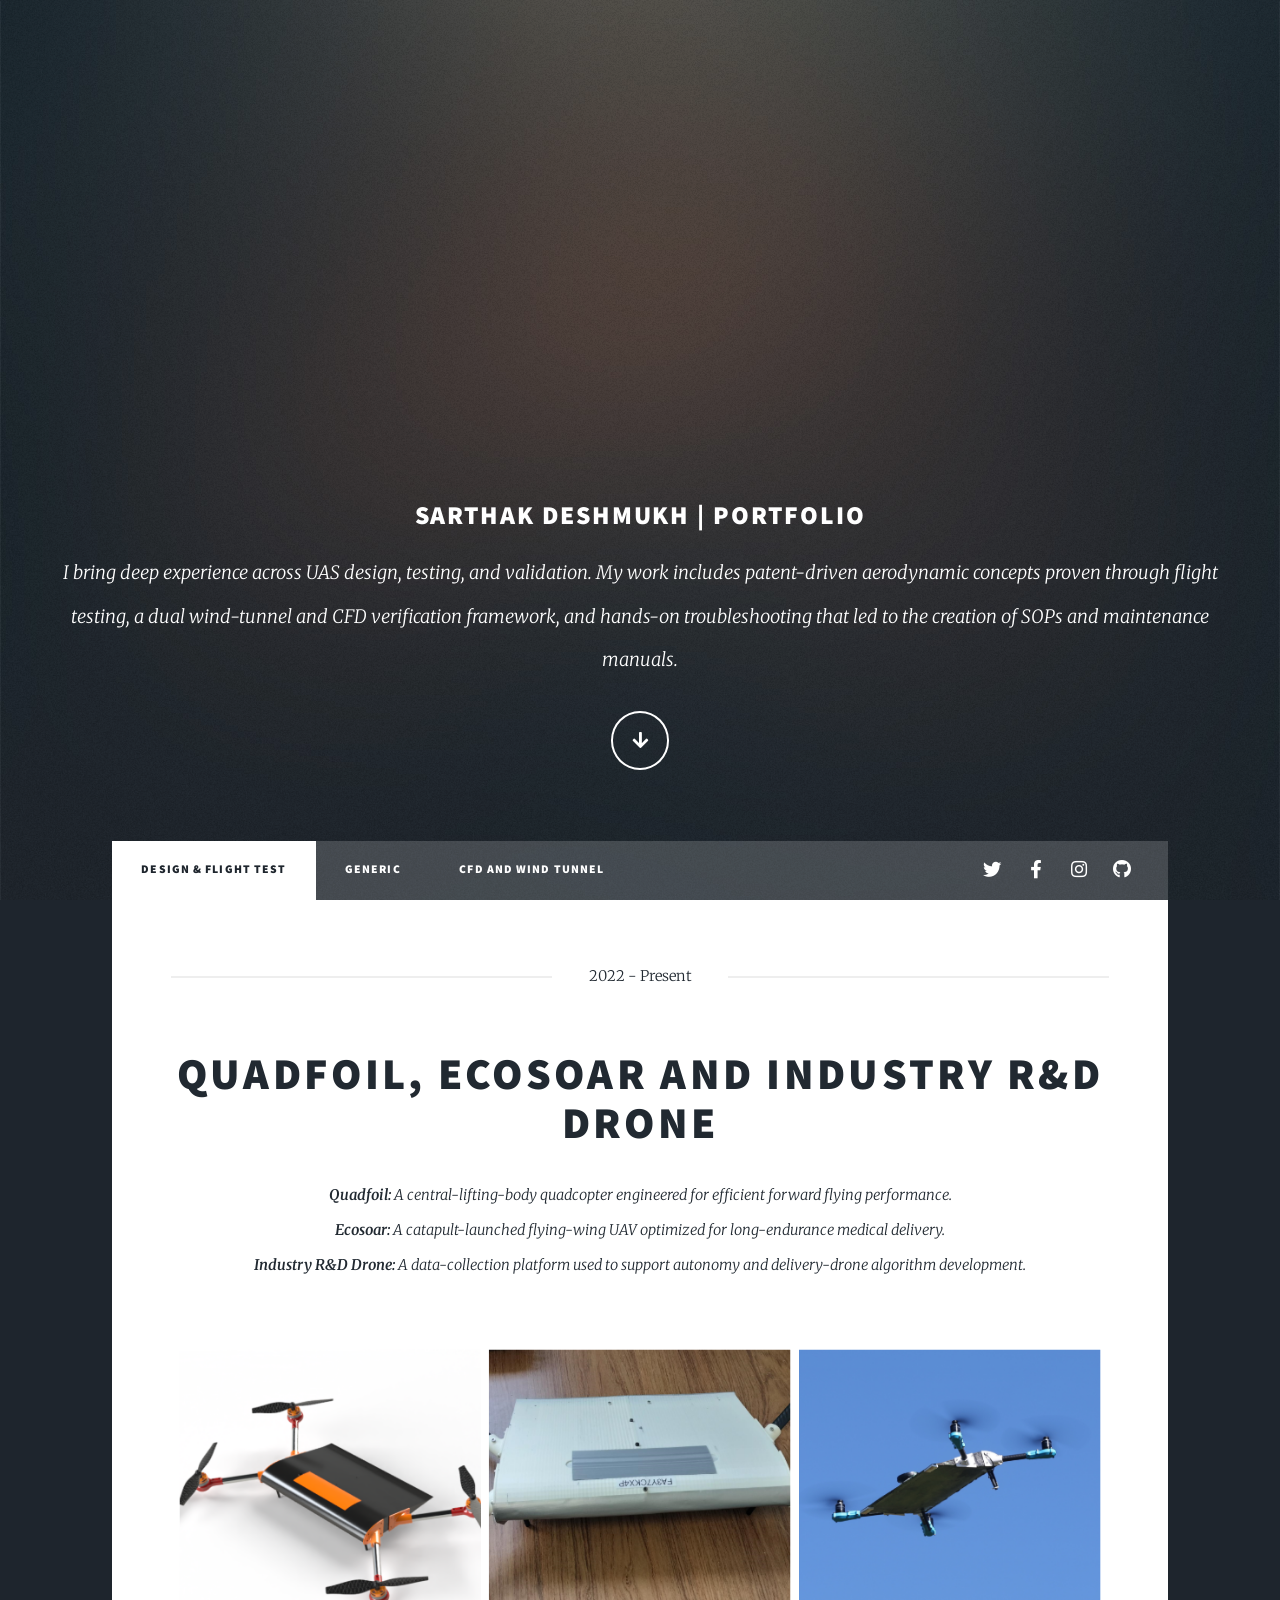
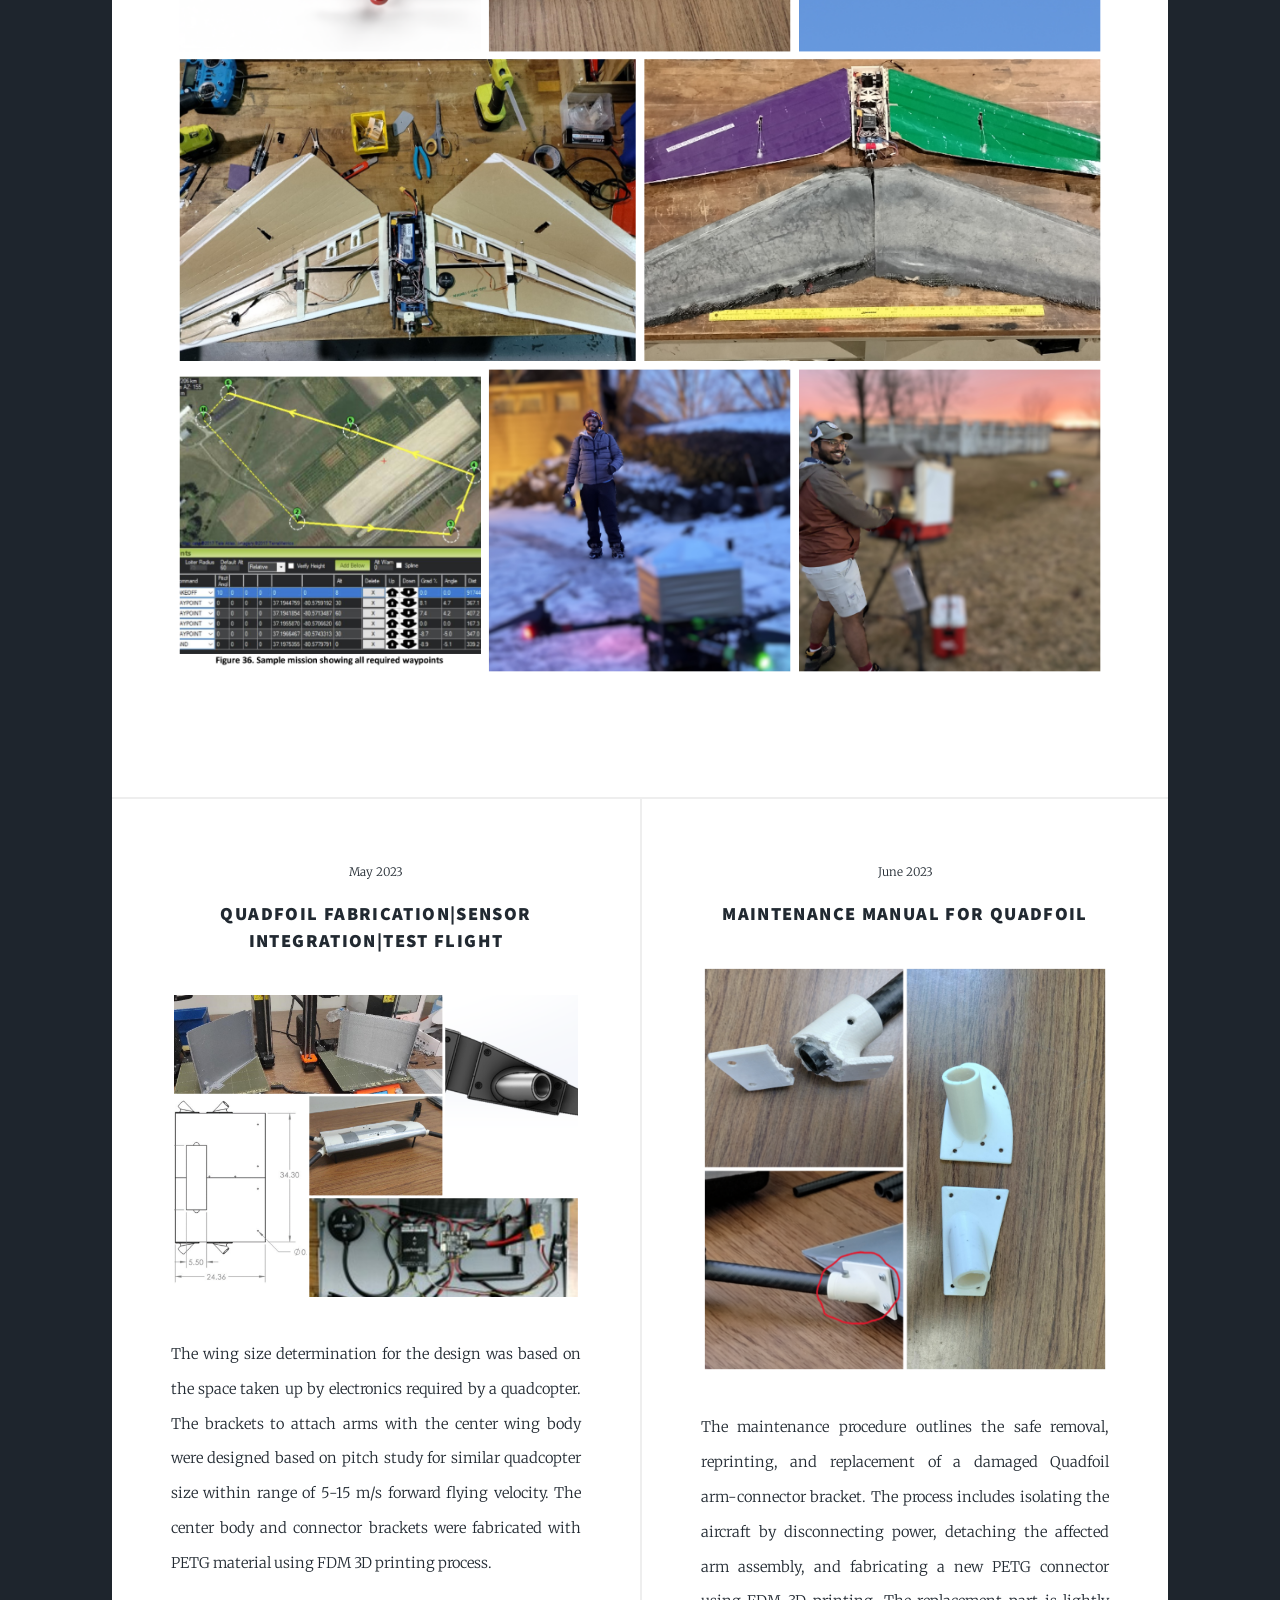
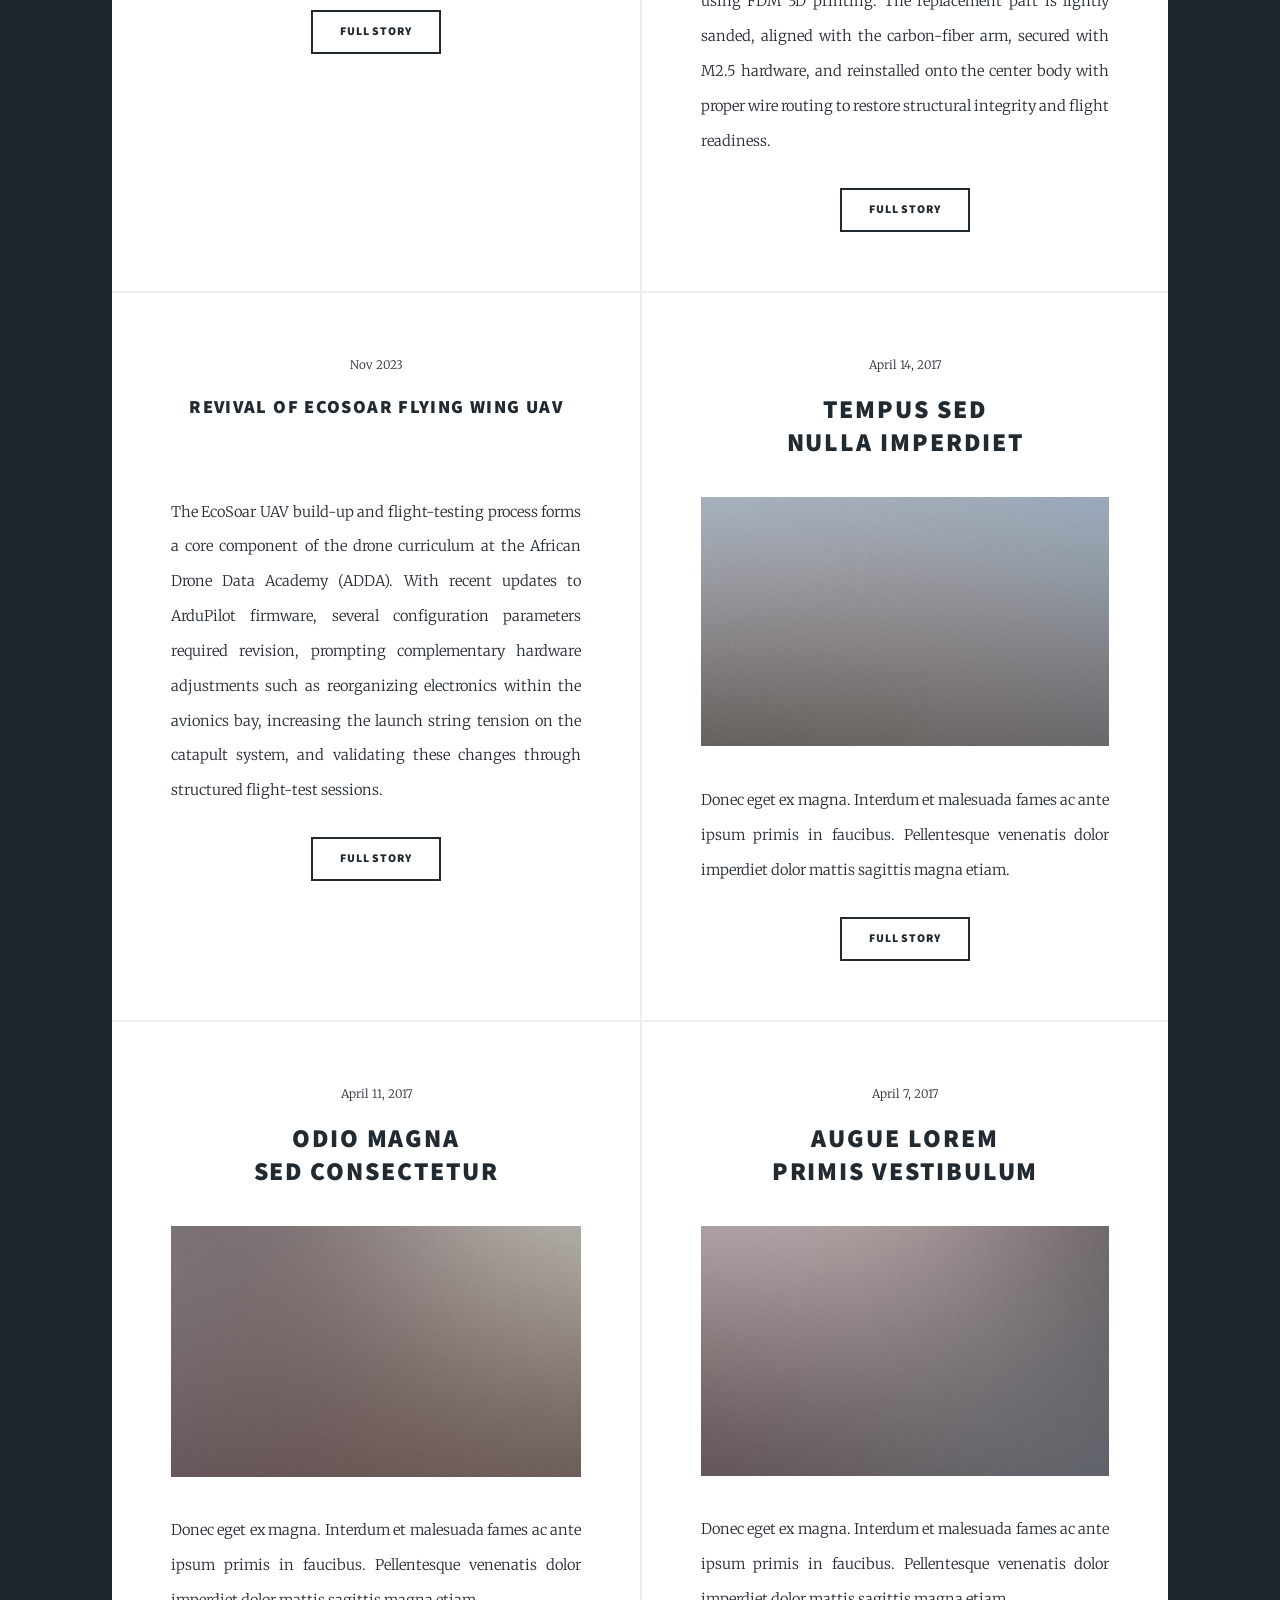
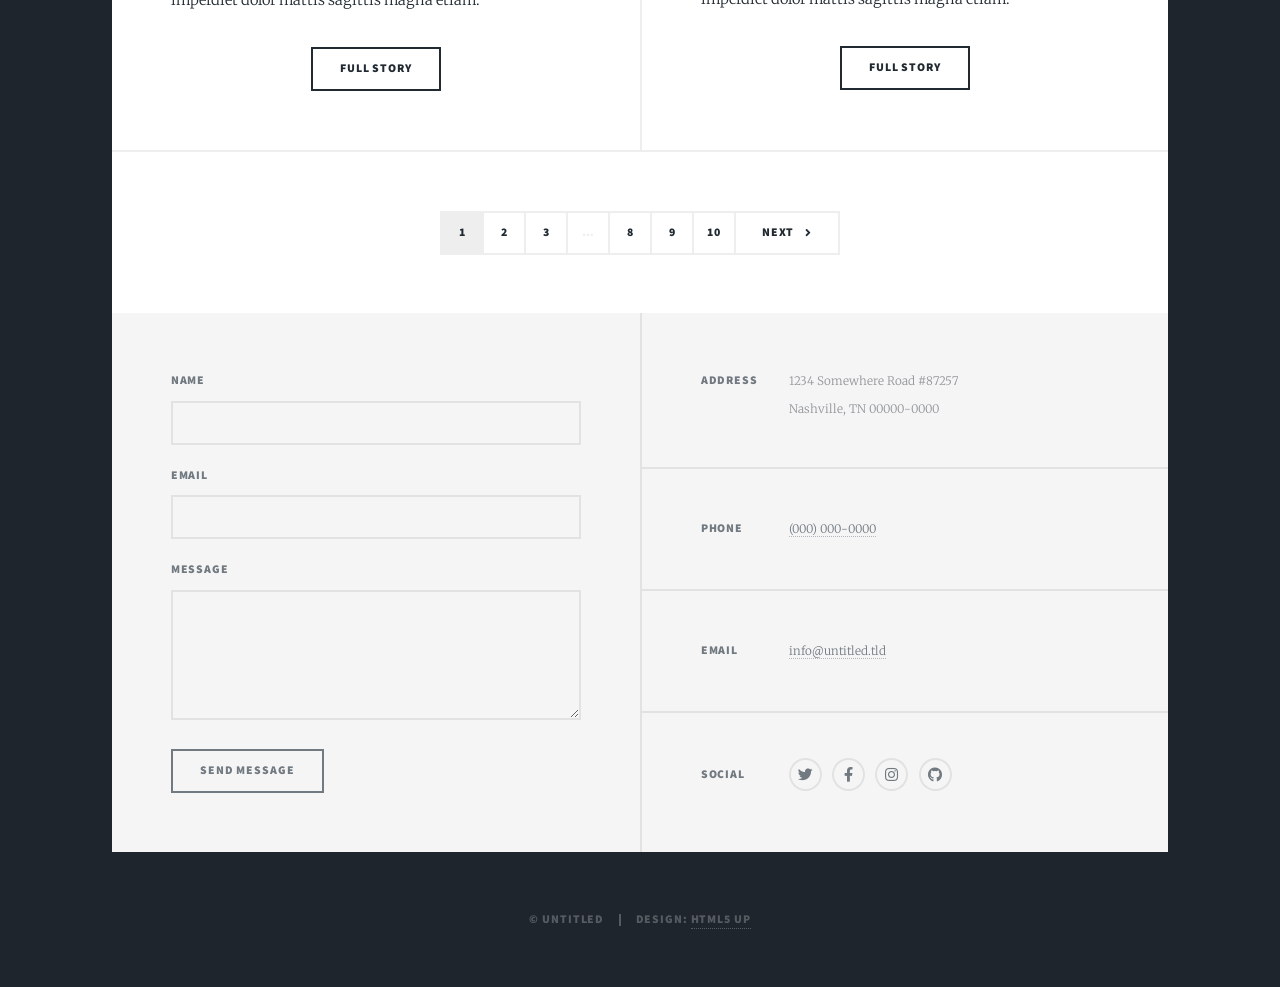
==== index.html @ 850a255f "Update index.html" ====
<!DOCTYPE HTML>
<!--
	Massively by HTML5 UP
	html5up.net | @ajlkn
	Free for personal and commercial use under the CCA 3.0 license (html5up.net/license)
-->
<html>
	<head>
		<title>Massively by HTML5 UP</title>
		<meta charset="utf-8" />
		<meta name="viewport" content="width=device-width, initial-scale=1, user-scalable=no" />
		<link rel="stylesheet" href="assets/css/main.css" />
		<noscript><link rel="stylesheet" href="assets/css/noscript.css" /></noscript>
	</head>
	<body class="is-preload">

		<!-- Wrapper -->
			<div id="wrapper" class="fade-in">

				<!-- Intro -->
					<div id="intro">
						<h2> Sarthak Deshmukh | Portfolio </h2>
						<p> I bring deep experience across UAS design, testing, and validation. My work includes patent‑driven aerodynamic concepts proven through flight testing, a dual wind‑tunnel and CFD verification framework, and hands‑on troubleshooting that led to the creation of SOPs and maintenance manuals.</p>
						<ul class="actions">
							<li><a href="#header" class="button icon solid solo fa-arrow-down scrolly">Continue</a></li>
						</ul>
					</div>

				<!-- Header -->
					<header id="header">
						<a href="index.html" class="logo">A day in the life of drone hobbyist!</a>
					</header>

				<!-- Nav -->
					<nav id="nav">
						<ul class="links">
							<li class="active"><a href="index.html">Design & Flight Test</a></li>
							<li><a href="generic.html">Generic</a></li>
							<li><a href="elements.html">CFD and Wind Tunnel</a></li>
						</ul>
						<ul class="icons">
							<li><a href="#" class="icon brands fa-twitter"><span class="label">Twitter</span></a></li>
							<li><a href="#" class="icon brands fa-facebook-f"><span class="label">Facebook</span></a></li>
							<li><a href="#" class="icon brands fa-instagram"><span class="label">Instagram</span></a></li>
							<li><a href="#" class="icon brands fa-github"><span class="label">GitHub</span></a></li>
						</ul>
					</nav>

				<!-- Main -->
					<div id="main">

						<!-- Featured Post -->
							<article class="post featured">
								<header class="major">
									<span class="date">2022 - Present</span>
									<h2><a href="#">Quadfoil, Ecosoar and Industry R&D Drone</a></h2>
									<p><strong>Quadfoil:</strong> A central‑lifting‑body quadcopter engineered for efficient forward flying performance. <br>
<strong>Ecosoar:</strong> A catapult‑launched flying‑wing UAV optimized for long‑endurance medical delivery.<br>
<strong>Industry R&D Drone:</strong> A data‑collection platform used to support autonomy and delivery‑drone algorithm development.</p>

								</header>
								<a class="image main"><img src="images/Collage1.png" alt="" /></a>
								<!--
<ul class="actions special">
    <li><a href="#" class="button large">Full Story</a></li>
</ul>
-->

							</article>

						<!-- Posts -->
							<section class="posts">
								<article>
									<header>
										<span class="date">May 2023</span>
										<h3><a href="#">Quadfoil Fabrication|Sensor Integration|Test Flight</a></h3>
									</header>
									<a class="image fit"><img src="images/Collage2.png" alt="" /></a>
									<p>The wing size determination for the design was based on the space taken up by electronics required by a quadcopter. 
									The brackets to attach arms with the center wing body were designed based on pitch study for similar quadcopter size within range of 5-15 m/s forward flying velocity.
									The center body and connector brackets were fabricated with PETG material using FDM 3D printing process.</p>
									<ul class="actions special">
										<li><a href="https://github.com/Sarthak-Deshmukh15/Novel-Quadcopter-Design-and-Development/blob/main/Quadfoil_project_presentation.pdf" class="button">Full Story</a></li>
									</ul>
								</article>
								<article>
									<header>
										<span class="date">June 2023</span>
										<h3><a href="#">Maintenance Manual for Quadfoil </a></h3>
									</header>
									<a href="#" class="image fit"><img src="images/Connector Collage.png" alt="" /></a>
									<p>The maintenance procedure outlines the safe removal, reprinting, and replacement of a damaged Quadfoil arm‑connector bracket. 
									The process includes isolating the aircraft by disconnecting power, detaching the affected arm assembly, and fabricating a new PETG connector using FDM 3D printing. 
									The replacement part is lightly sanded, aligned with the carbon‑fiber arm, secured with M2.5 hardware, and reinstalled onto the center body with proper wire routing to restore structural integrity and flight readiness.</p>
									<ul class="actions special">
										<li><a href="https://github.com/Sarthak-Deshmukh15/Novel-Quadcopter-Design-and-Development/blob/main/Maintenance%20Manuals/Maintenance%20manual%20for%20damaged%20connector%20on%20Quadfoil.pdf" class="button">Full Story</a></li>
									</ul>
								</article>
								<article>
									<header>
										<span class="date">Nov 2023</span>
										<h3><a href="#">Revival of Ecosoar Flying wing UAV </a></h3>
									</header>
									<a class="image fit"><img src="images/Ecosoar UAV Collage.png" alt="" /></a>
									<p>The EcoSoar UAV build‑up and flight‑testing process forms a core component of the drone curriculum at the African Drone Data Academy (ADDA). 
										With recent updates to ArduPilot firmware, several configuration parameters required revision, 
										prompting complementary hardware adjustments such as reorganizing electronics within the avionics bay, 
										increasing the launch string tension on the catapult system, and validating these changes through structured flight‑test sessions. </p>
			                          
									<ul class="actions special">
										<li><a href="https://github.com/Sarthak-Deshmukh15/Ecosoar-Flying-Wing-UAV/blob/main/Ecosoar%20Learnings.pdf" class="button">Full Story</a></li>
									</ul>
								</article>
								<article>
									<header>
										<span class="date">April 14, 2017</span>
										<h2><a href="#">Tempus sed<br />
										nulla imperdiet</a></h2>
									</header>
									<a href="#" class="image fit"><img src="images/pic05.jpg" alt="" /></a>
									<p>Donec eget ex magna. Interdum et malesuada fames ac ante ipsum primis in faucibus. Pellentesque venenatis dolor imperdiet dolor mattis sagittis magna etiam.</p>
									<ul class="actions special">
										<li><a href="#" class="button">Full Story</a></li>
									</ul>
								</article>
								<article>
									<header>
										<span class="date">April 11, 2017</span>
										<h2><a href="#">Odio magna<br />
										sed consectetur</a></h2>
									</header>
									<a href="#" class="image fit"><img src="images/pic06.jpg" alt="" /></a>
									<p>Donec eget ex magna. Interdum et malesuada fames ac ante ipsum primis in faucibus. Pellentesque venenatis dolor imperdiet dolor mattis sagittis magna etiam.</p>
									<ul class="actions special">
										<li><a href="#" class="button">Full Story</a></li>
									</ul>
								</article>
								<article>
									<header>
										<span class="date">April 7, 2017</span>
										<h2><a href="#">Augue lorem<br />
										primis vestibulum</a></h2>
									</header>
									<a href="#" class="image fit"><img src="images/pic07.jpg" alt="" /></a>
									<p>Donec eget ex magna. Interdum et malesuada fames ac ante ipsum primis in faucibus. Pellentesque venenatis dolor imperdiet dolor mattis sagittis magna etiam.</p>
									<ul class="actions special">
										<li><a href="#" class="button">Full Story</a></li>
									</ul>
								</article>
							</section>

						<!-- Footer -->
							<footer>
								<div class="pagination">
									<!--<a href="#" class="previous">Prev</a>-->
									<a href="#" class="page active">1</a>
									<a href="#" class="page">2</a>
									<a href="#" class="page">3</a>
									<span class="extra">&hellip;</span>
									<a href="#" class="page">8</a>
									<a href="#" class="page">9</a>
									<a href="#" class="page">10</a>
									<a href="#" class="next">Next</a>
								</div>
							</footer>

					</div>

				<!-- Footer -->
					<footer id="footer">
						<section>
							<form method="post" action="#">
								<div class="fields">
									<div class="field">
										<label for="name">Name</label>
										<input type="text" name="name" id="name" />
									</div>
									<div class="field">
										<label for="email">Email</label>
										<input type="text" name="email" id="email" />
									</div>
									<div class="field">
										<label for="message">Message</label>
										<textarea name="message" id="message" rows="3"></textarea>
									</div>
								</div>
								<ul class="actions">
									<li><input type="submit" value="Send Message" /></li>
								</ul>
							</form>
						</section>
						<section class="split contact">
							<section class="alt">
								<h3>Address</h3>
								<p>1234 Somewhere Road #87257<br />
								Nashville, TN 00000-0000</p>
							</section>
							<section>
								<h3>Phone</h3>
								<p><a href="#">(000) 000-0000</a></p>
							</section>
							<section>
								<h3>Email</h3>
								<p><a href="#">info@untitled.tld</a></p>
							</section>
							<section>
								<h3>Social</h3>
								<ul class="icons alt">
									<li><a href="#" class="icon brands alt fa-twitter"><span class="label">Twitter</span></a></li>
									<li><a href="#" class="icon brands alt fa-facebook-f"><span class="label">Facebook</span></a></li>
									<li><a href="#" class="icon brands alt fa-instagram"><span class="label">Instagram</span></a></li>
									<li><a href="#" class="icon brands alt fa-github"><span class="label">GitHub</span></a></li>
								</ul>
							</section>
						</section>
					</footer>

				<!-- Copyright -->
					<div id="copyright">
						<ul><li>&copy; Untitled</li><li>Design: <a href="https://html5up.net">HTML5 UP</a></li></ul>
					</div>

			</div>

		<!-- Scripts -->
			<script src="assets/js/jquery.min.js"></script>
			<script src="assets/js/jquery.scrollex.min.js"></script>
			<script src="assets/js/jquery.scrolly.min.js"></script>
			<script src="assets/js/browser.min.js"></script>
			<script src="assets/js/breakpoints.min.js"></script>
			<script src="assets/js/util.js"></script>
			<script src="assets/js/main.js"></script>

	</body>
</html>
---- assets/css/main.css ----
@import url(fontawesome-all.min.css);
@import url("https://fonts.googleapis.com/css?family=Merriweather:300,700,300italic,700italic|Source+Sans+Pro:900");

/*
	Massively by HTML5 UP
	html5up.net | @ajlkn
	Free for personal and commercial use under the CCA 3.0 license (html5up.net/license)
*/

html, body, div, span, applet, object,
iframe, h1, h2, h3, h4, h5, h6, p, blockquote,
pre, a, abbr, acronym, address, big, cite,
code, del, dfn, em, img, ins, kbd, q, s, samp,
small, strike, strong, sub, sup, tt, var, b,
u, i, center, dl, dt, dd, ol, ul, li, fieldset,
form, label, legend, table, caption, tbody,
tfoot, thead, tr, th, td, article, aside,
canvas, details, embed, figure, figcaption,
footer, header, hgroup, menu, nav, output, ruby,
section, summary, time, mark, audio, video {
	margin: 0;
	padding: 0;
	border: 0;
	font-size: 100%;
	font: inherit;
	vertical-align: baseline;}

article, aside, details, figcaption, figure,
footer, header, hgroup, menu, nav, section {
	display: block;}

body {
	line-height: 1;
}

ol, ul {
	list-style: none;
}

blockquote, q {
	quotes: none;
}

	blockquote:before, blockquote:after, q:before, q:after {
		content: '';
		content: none;
	}

table {
	border-collapse: collapse;
	border-spacing: 0;
}

body {
	-webkit-text-size-adjust: none;
}

mark {
	background-color: transparent;
	color: inherit;
}

input::-moz-focus-inner {
	border: 0;
	padding: 0;
}

input, select, textarea {
	-moz-appearance: none;
	-webkit-appearance: none;
	-ms-appearance: none;
	appearance: none;
}

/* Basic */

	@-ms-viewport {
		width: device-width;
	}

	body {
		-ms-overflow-style: scrollbar;
	}

	@media screen and (max-width: 480px) {

		html, body {
			min-width: 320px;
		}

	}

	html {
		box-sizing: border-box;
	}

	*, *:before, *:after {
		box-sizing: inherit;
	}

	body {
		background-color: #1e252d;
	}

		body.is-preload *, body.is-preload *:before, body.is-preload *:after {
			-moz-animation: none !important;
			-webkit-animation: none !important;
			-ms-animation: none !important;
			animation: none !important;
			-moz-transition: none !important;
			-webkit-transition: none !important;
			-ms-transition: none !important;
			transition: none !important;
		}

/* Type */

	html {
		font-size: 16pt;
	}

		@media screen and (max-width: 1680px) {

			html {
				font-size: 12pt;
			}

		}

		@media screen and (max-width: 1280px) {

			html {
				font-size: 11pt;
			}

		}

		@media screen and (max-width: 360px) {

			html {
				font-size: 10pt;
			}

		}

	body {
		color: #212931;
	}

	body, input, select, textarea {
		font-family: "Merriweather", Georgia, serif;
		font-weight: 300;
		font-size: 1rem;
		line-height: 2.375;
	}

	a {
		-moz-transition: color 0.2s ease-in-out, background-color 0.2s ease-in-out, border-color 0.2s ease-in-out, box-shadow 0.2s ease-in-out;
		-webkit-transition: color 0.2s ease-in-out, background-color 0.2s ease-in-out, border-color 0.2s ease-in-out, box-shadow 0.2s ease-in-out;
		-ms-transition: color 0.2s ease-in-out, background-color 0.2s ease-in-out, border-color 0.2s ease-in-out, box-shadow 0.2s ease-in-out;
		transition: color 0.2s ease-in-out, background-color 0.2s ease-in-out, border-color 0.2s ease-in-out, box-shadow 0.2s ease-in-out;
		border-bottom: dotted 1px;
		text-decoration: none;
	}

		a:hover {
			border-bottom-color: transparent;
		}

	strong, b {
		font-weight: 600;
	}

	em, i {
		font-style: italic;
	}

	p {
		text-align: justify;
		margin: 0 0 2rem 0;
	}

	h1, h2, h3, h4, h5, h6 {
		font-family: "Source Sans Pro", Helvetica, sans-serif;
		font-weight: 900;
		line-height: 1.5;
		letter-spacing: 0.075em;
		text-transform: uppercase;
		margin: 0 0 1rem 0;
	}

		h1 a, h2 a, h3 a, h4 a, h5 a, h6 a {
			border-bottom: 0;
			color: inherit;
			text-decoration: none;
		}

	h1 {
		font-size: 3rem;
		line-height: 1.1;
		margin: 0 0 2rem 0;
	}

	h2 {
		font-size: 1.75rem;
		line-height: 1.3;
		margin: 0 0 1.5rem 0;
	}

	h3 {
		font-size: 1.25rem;
		margin: 0 0 1.5rem 0;
	}

	h4 {
		font-size: 1rem;
	}

	h5 {
		font-size: 0.9rem;
	}

	h6 {
		font-size: 0.8rem;
	}

	sub {
		font-size: 0.8rem;
		position: relative;
		top: 0.5rem;
	}

	sup {
		font-size: 0.8rem;
		position: relative;
		top: -0.5rem;
	}

	blockquote {
		border-left: solid 4px;
		font-style: italic;
		margin: 0 0 2rem 0;
		padding: 0.5rem 0 0.5rem 2rem;
	}

	code {
		border: solid 2px;
		font-family: "Courier New", monospace;
		font-size: 0.9rem;
		margin: 0 0.25rem;
		padding: 0.25rem 0.65rem;
	}

	pre {
		-webkit-overflow-scrolling: touch;
		font-family: "Courier New", monospace;
		font-size: 0.9rem;
		margin: 0 0 2rem 0;
	}

		pre code {
			display: block;
			line-height: 1.75;
			padding: 1rem 1.5rem;
			overflow-x: auto;
		}

	hr {
		border: 0;
		border-bottom: solid 2px;
		margin: 3rem 0;
	}

		hr.major {
			margin: 5rem 0;
		}

	.align-left {
		text-align: left;
	}

	.align-center {
		text-align: center;
	}

	.align-right {
		text-align: right;
	}

	input, select, textarea {
		color: #212931;
	}

	a {
		color: #212931;
		border-bottom-color: rgba(33, 41, 49, 0.5);
	}

		a:hover {
			border-bottom-color: transparent;
			color: #18bfef !important;
		}

	strong, b {
		color: #212931;
	}

	h1, h2, h3, h4, h5, h6 {
		color: #212931;
	}

	blockquote {
		border-left-color: #eeeeee;
	}

	code {
		background: rgba(220, 220, 220, 0.25);
		border-color: #eeeeee;
	}

	hr {
		border-bottom-color: #eeeeee;
	}

/* Row */

	.row {
		display: flex;
		flex-wrap: wrap;
		box-sizing: border-box;
		align-items: stretch;
	}

		.row > * {
			box-sizing: border-box;
		}

		.row.gtr-uniform > * > :last-child {
			margin-bottom: 0;
		}

		.row.aln-left {
			justify-content: flex-start;
		}

		.row.aln-center {
			justify-content: center;
		}

		.row.aln-right {
			justify-content: flex-end;
		}

		.row.aln-top {
			align-items: flex-start;
		}

		.row.aln-middle {
			align-items: center;
		}

		.row.aln-bottom {
			align-items: flex-end;
		}

		.row > .imp {
			order: -1;
		}

		.row > .col-1 {
			width: 8.33333%;
		}

		.row > .off-1 {
			margin-left: 8.33333%;
		}

		.row > .col-2 {
			width: 16.66667%;
		}

		.row > .off-2 {
			margin-left: 16.66667%;
		}

		.row > .col-3 {
			width: 25%;
		}

		.row > .off-3 {
			margin-left: 25%;
		}

		.row > .col-4 {
			width: 33.33333%;
		}

		.row > .off-4 {
			margin-left: 33.33333%;
		}

		.row > .col-5 {
			width: 41.66667%;
		}

		.row > .off-5 {
			margin-left: 41.66667%;
		}

		.row > .col-6 {
			width: 50%;
		}

		.row > .off-6 {
			margin-left: 50%;
		}

		.row > .col-7 {
			width: 58.33333%;
		}

		.row > .off-7 {
			margin-left: 58.33333%;
		}

		.row > .col-8 {
			width: 66.66667%;
		}

		.row > .off-8 {
			margin-left: 66.66667%;
		}

		.row > .col-9 {
			width: 75%;
		}

		.row > .off-9 {
			margin-left: 75%;
		}

		.row > .col-10 {
			width: 83.33333%;
		}

		.row > .off-10 {
			margin-left: 83.33333%;
		}

		.row > .col-11 {
			width: 91.66667%;
		}

		.row > .off-11 {
			margin-left: 91.66667%;
		}

		.row > .col-12 {
			width: 100%;
		}

		.row > .off-12 {
			margin-left: 100%;
		}

		.row.gtr-0 {
			margin-top: 0;
			margin-left: 0rem;
		}

			.row.gtr-0 > * {
				padding: 0 0 0 0rem;
			}

			.row.gtr-0.gtr-uniform {
				margin-top: 0rem;
			}

				.row.gtr-0.gtr-uniform > * {
					padding-top: 0rem;
				}

		.row.gtr-25 {
			margin-top: 0;
			margin-left: -0.375rem;
		}

			.row.gtr-25 > * {
				padding: 0 0 0 0.375rem;
			}

			.row.gtr-25.gtr-uniform {
				margin-top: -0.375rem;
			}

				.row.gtr-25.gtr-uniform > * {
					padding-top: 0.375rem;
				}

		.row.gtr-50 {
			margin-top: 0;
			margin-left: -0.75rem;
		}

			.row.gtr-50 > * {
				padding: 0 0 0 0.75rem;
			}

			.row.gtr-50.gtr-uniform {
				margin-top: -0.75rem;
			}

				.row.gtr-50.gtr-uniform > * {
					padding-top: 0.75rem;
				}

		.row {
			margin-top: 0;
			margin-left: -1.5rem;
		}

			.row > * {
				padding: 0 0 0 1.5rem;
			}

			.row.gtr-uniform {
				margin-top: -1.5rem;
			}

				.row.gtr-uniform > * {
					padding-top: 1.5rem;
				}

		.row.gtr-150 {
			margin-top: 0;
			margin-left: -2.25rem;
		}

			.row.gtr-150 > * {
				padding: 0 0 0 2.25rem;
			}

			.row.gtr-150.gtr-uniform {
				margin-top: -2.25rem;
			}

				.row.gtr-150.gtr-uniform > * {
					padding-top: 2.25rem;
				}

		.row.gtr-200 {
			margin-top: 0;
			margin-left: -3rem;
		}

			.row.gtr-200 > * {
				padding: 0 0 0 3rem;
			}

			.row.gtr-200.gtr-uniform {
				margin-top: -3rem;
			}

				.row.gtr-200.gtr-uniform > * {
					padding-top: 3rem;
				}

		@media screen and (max-width: 1680px) {

			.row {
				display: flex;
				flex-wrap: wrap;
				box-sizing: border-box;
				align-items: stretch;
			}

				.row > * {
					box-sizing: border-box;
				}

				.row.gtr-uniform > * > :last-child {
					margin-bottom: 0;
				}

				.row.aln-left {
					justify-content: flex-start;
				}

				.row.aln-center {
					justify-content: center;
				}

				.row.aln-right {
					justify-content: flex-end;
				}

				.row.aln-top {
					align-items: flex-start;
				}

				.row.aln-middle {
					align-items: center;
				}

				.row.aln-bottom {
					align-items: flex-end;
				}

				.row > .imp-xlarge {
					order: -1;
				}

				.row > .col-1-xlarge {
					width: 8.33333%;
				}

				.row > .off-1-xlarge {
					margin-left: 8.33333%;
				}

				.row > .col-2-xlarge {
					width: 16.66667%;
				}

				.row > .off-2-xlarge {
					margin-left: 16.66667%;
				}

				.row > .col-3-xlarge {
					width: 25%;
				}

				.row > .off-3-xlarge {
					margin-left: 25%;
				}

				.row > .col-4-xlarge {
					width: 33.33333%;
				}

				.row > .off-4-xlarge {
					margin-left: 33.33333%;
				}

				.row > .col-5-xlarge {
					width: 41.66667%;
				}

				.row > .off-5-xlarge {
					margin-left: 41.66667%;
				}

				.row > .col-6-xlarge {
					width: 50%;
				}

				.row > .off-6-xlarge {
					margin-left: 50%;
				}

				.row > .col-7-xlarge {
					width: 58.33333%;
				}

				.row > .off-7-xlarge {
					margin-left: 58.33333%;
				}

				.row > .col-8-xlarge {
					width: 66.66667%;
				}

				.row > .off-8-xlarge {
					margin-left: 66.66667%;
				}

				.row > .col-9-xlarge {
					width: 75%;
				}

				.row > .off-9-xlarge {
					margin-left: 75%;
				}

				.row > .col-10-xlarge {
					width: 83.33333%;
				}

				.row > .off-10-xlarge {
					margin-left: 83.33333%;
				}

				.row > .col-11-xlarge {
					width: 91.66667%;
				}

				.row > .off-11-xlarge {
					margin-left: 91.66667%;
				}

				.row > .col-12-xlarge {
					width: 100%;
				}

				.row > .off-12-xlarge {
					margin-left: 100%;
				}

				.row.gtr-0 {
					margin-top: 0;
					margin-left: 0rem;
				}

					.row.gtr-0 > * {
						padding: 0 0 0 0rem;
					}

					.row.gtr-0.gtr-uniform {
						margin-top: 0rem;
					}

						.row.gtr-0.gtr-uniform > * {
							padding-top: 0rem;
						}

				.row.gtr-25 {
					margin-top: 0;
					margin-left: -0.375rem;
				}

					.row.gtr-25 > * {
						padding: 0 0 0 0.375rem;
					}

					.row.gtr-25.gtr-uniform {
						margin-top: -0.375rem;
					}

						.row.gtr-25.gtr-uniform > * {
							padding-top: 0.375rem;
						}

				.row.gtr-50 {
					margin-top: 0;
					margin-left: -0.75rem;
				}

					.row.gtr-50 > * {
						padding: 0 0 0 0.75rem;
					}

					.row.gtr-50.gtr-uniform {
						margin-top: -0.75rem;
					}

						.row.gtr-50.gtr-uniform > * {
							padding-top: 0.75rem;
						}

				.row {
					margin-top: 0;
					margin-left: -1.5rem;
				}

					.row > * {
						padding: 0 0 0 1.5rem;
					}

					.row.gtr-uniform {
						margin-top: -1.5rem;
					}

						.row.gtr-uniform > * {
							padding-top: 1.5rem;
						}

				.row.gtr-150 {
					margin-top: 0;
					margin-left: -2.25rem;
				}

					.row.gtr-150 > * {
						padding: 0 0 0 2.25rem;
					}

					.row.gtr-150.gtr-uniform {
						margin-top: -2.25rem;
					}

						.row.gtr-150.gtr-uniform > * {
							padding-top: 2.25rem;
						}

				.row.gtr-200 {
					margin-top: 0;
					margin-left: -3rem;
				}

					.row.gtr-200 > * {
						padding: 0 0 0 3rem;
					}

					.row.gtr-200.gtr-uniform {
						margin-top: -3rem;
					}

						.row.gtr-200.gtr-uniform > * {
							padding-top: 3rem;
						}

		}

		@media screen and (max-width: 1280px) {

			.row {
				display: flex;
				flex-wrap: wrap;
				box-sizing: border-box;
				align-items: stretch;
			}

				.row > * {
					box-sizing: border-box;
				}

				.row.gtr-uniform > * > :last-child {
					margin-bottom: 0;
				}

				.row.aln-left {
					justify-content: flex-start;
				}

				.row.aln-center {
					justify-content: center;
				}

				.row.aln-right {
					justify-content: flex-end;
				}

				.row.aln-top {
					align-items: flex-start;
				}

				.row.aln-middle {
					align-items: center;
				}

				.row.aln-bottom {
					align-items: flex-end;
				}

				.row > .imp-large {
					order: -1;
				}

				.row > .col-1-large {
					width: 8.33333%;
				}

				.row > .off-1-large {
					margin-left: 8.33333%;
				}

				.row > .col-2-large {
					width: 16.66667%;
				}

				.row > .off-2-large {
					margin-left: 16.66667%;
				}

				.row > .col-3-large {
					width: 25%;
				}

				.row > .off-3-large {
					margin-left: 25%;
				}

				.row > .col-4-large {
					width: 33.33333%;
				}

				.row > .off-4-large {
					margin-left: 33.33333%;
				}

				.row > .col-5-large {
					width: 41.66667%;
				}

				.row > .off-5-large {
					margin-left: 41.66667%;
				}

				.row > .col-6-large {
					width: 50%;
				}

				.row > .off-6-large {
					margin-left: 50%;
				}

				.row > .col-7-large {
					width: 58.33333%;
				}

				.row > .off-7-large {
					margin-left: 58.33333%;
				}

				.row > .col-8-large {
					width: 66.66667%;
				}

				.row > .off-8-large {
					margin-left: 66.66667%;
				}

				.row > .col-9-large {
					width: 75%;
				}

				.row > .off-9-large {
					margin-left: 75%;
				}

				.row > .col-10-large {
					width: 83.33333%;
				}

				.row > .off-10-large {
					margin-left: 83.33333%;
				}

				.row > .col-11-large {
					width: 91.66667%;
				}

				.row > .off-11-large {
					margin-left: 91.66667%;
				}

				.row > .col-12-large {
					width: 100%;
				}

				.row > .off-12-large {
					margin-left: 100%;
				}

				.row.gtr-0 {
					margin-top: 0;
					margin-left: 0rem;
				}

					.row.gtr-0 > * {
						padding: 0 0 0 0rem;
					}

					.row.gtr-0.gtr-uniform {
						margin-top: 0rem;
					}

						.row.gtr-0.gtr-uniform > * {
							padding-top: 0rem;
						}

				.row.gtr-25 {
					margin-top: 0;
					margin-left: -0.375rem;
				}

					.row.gtr-25 > * {
						padding: 0 0 0 0.375rem;
					}

					.row.gtr-25.gtr-uniform {
						margin-top: -0.375rem;
					}

						.row.gtr-25.gtr-uniform > * {
							padding-top: 0.375rem;
						}

				.row.gtr-50 {
					margin-top: 0;
					margin-left: -0.75rem;
				}

					.row.gtr-50 > * {
						padding: 0 0 0 0.75rem;
					}

					.row.gtr-50.gtr-uniform {
						margin-top: -0.75rem;
					}

						.row.gtr-50.gtr-uniform > * {
							padding-top: 0.75rem;
						}

				.row {
					margin-top: 0;
					margin-left: -1.5rem;
				}

					.row > * {
						padding: 0 0 0 1.5rem;
					}

					.row.gtr-uniform {
						margin-top: -1.5rem;
					}

						.row.gtr-uniform > * {
							padding-top: 1.5rem;
						}

				.row.gtr-150 {
					margin-top: 0;
					margin-left: -2.25rem;
				}

					.row.gtr-150 > * {
						padding: 0 0 0 2.25rem;
					}

					.row.gtr-150.gtr-uniform {
						margin-top: -2.25rem;
					}

						.row.gtr-150.gtr-uniform > * {
							padding-top: 2.25rem;
						}

				.row.gtr-200 {
					margin-top: 0;
					margin-left: -3rem;
				}

					.row.gtr-200 > * {
						padding: 0 0 0 3rem;
					}

					.row.gtr-200.gtr-uniform {
						margin-top: -3rem;
					}

						.row.gtr-200.gtr-uniform > * {
							padding-top: 3rem;
						}

		}

		@media screen and (max-width: 980px) {

			.row {
				display: flex;
				flex-wrap: wrap;
				box-sizing: border-box;
				align-items: stretch;
			}

				.row > * {
					box-sizing: border-box;
				}

				.row.gtr-uniform > * > :last-child {
					margin-bottom: 0;
				}

				.row.aln-left {
					justify-content: flex-start;
				}

				.row.aln-center {
					justify-content: center;
				}

				.row.aln-right {
					justify-content: flex-end;
				}

				.row.aln-top {
					align-items: flex-start;
				}

				.row.aln-middle {
					align-items: center;
				}

				.row.aln-bottom {
					align-items: flex-end;
				}

				.row > .imp-medium {
					order: -1;
				}

				.row > .col-1-medium {
					width: 8.33333%;
				}

				.row > .off-1-medium {
					margin-left: 8.33333%;
				}

				.row > .col-2-medium {
					width: 16.66667%;
				}

				.row > .off-2-medium {
					margin-left: 16.66667%;
				}

				.row > .col-3-medium {
					width: 25%;
				}

				.row > .off-3-medium {
					margin-left: 25%;
				}

				.row > .col-4-medium {
					width: 33.33333%;
				}

				.row > .off-4-medium {
					margin-left: 33.33333%;
				}

				.row > .col-5-medium {
					width: 41.66667%;
				}

				.row > .off-5-medium {
					margin-left: 41.66667%;
				}

				.row > .col-6-medium {
					width: 50%;
				}

				.row > .off-6-medium {
					margin-left: 50%;
				}

				.row > .col-7-medium {
					width: 58.33333%;
				}

				.row > .off-7-medium {
					margin-left: 58.33333%;
				}

				.row > .col-8-medium {
					width: 66.66667%;
				}

				.row > .off-8-medium {
					margin-left: 66.66667%;
				}

				.row > .col-9-medium {
					width: 75%;
				}

				.row > .off-9-medium {
					margin-left: 75%;
				}

				.row > .col-10-medium {
					width: 83.33333%;
				}

				.row > .off-10-medium {
					margin-left: 83.33333%;
				}

				.row > .col-11-medium {
					width: 91.66667%;
				}

				.row > .off-11-medium {
					margin-left: 91.66667%;
				}

				.row > .col-12-medium {
					width: 100%;
				}

				.row > .off-12-medium {
					margin-left: 100%;
				}

				.row.gtr-0 {
					margin-top: 0;
					margin-left: 0rem;
				}

					.row.gtr-0 > * {
						padding: 0 0 0 0rem;
					}

					.row.gtr-0.gtr-uniform {
						margin-top: 0rem;
					}

						.row.gtr-0.gtr-uniform > * {
							padding-top: 0rem;
						}

				.row.gtr-25 {
					margin-top: 0;
					margin-left: -0.375rem;
				}

					.row.gtr-25 > * {
						padding: 0 0 0 0.375rem;
					}

					.row.gtr-25.gtr-uniform {
						margin-top: -0.375rem;
					}

						.row.gtr-25.gtr-uniform > * {
							padding-top: 0.375rem;
						}

				.row.gtr-50 {
					margin-top: 0;
					margin-left: -0.75rem;
				}

					.row.gtr-50 > * {
						padding: 0 0 0 0.75rem;
					}

					.row.gtr-50.gtr-uniform {
						margin-top: -0.75rem;
					}

						.row.gtr-50.gtr-uniform > * {
							padding-top: 0.75rem;
						}

				.row {
					margin-top: 0;
					margin-left: -1.5rem;
				}

					.row > * {
						padding: 0 0 0 1.5rem;
					}

					.row.gtr-uniform {
						margin-top: -1.5rem;
					}

						.row.gtr-uniform > * {
							padding-top: 1.5rem;
						}

				.row.gtr-150 {
					margin-top: 0;
					margin-left: -2.25rem;
				}

					.row.gtr-150 > * {
						padding: 0 0 0 2.25rem;
					}

					.row.gtr-150.gtr-uniform {
						margin-top: -2.25rem;
					}

						.row.gtr-150.gtr-uniform > * {
							padding-top: 2.25rem;
						}

				.row.gtr-200 {
					margin-top: 0;
					margin-left: -3rem;
				}

					.row.gtr-200 > * {
						padding: 0 0 0 3rem;
					}

					.row.gtr-200.gtr-uniform {
						margin-top: -3rem;
					}

						.row.gtr-200.gtr-uniform > * {
							padding-top: 3rem;
						}

		}

		@media screen and (max-width: 736px) {

			.row {
				display: flex;
				flex-wrap: wrap;
				box-sizing: border-box;
				align-items: stretch;
			}

				.row > * {
					box-sizing: border-box;
				}

				.row.gtr-uniform > * > :last-child {
					margin-bottom: 0;
				}

				.row.aln-left {
					justify-content: flex-start;
				}

				.row.aln-center {
					justify-content: center;
				}

				.row.aln-right {
					justify-content: flex-end;
				}

				.row.aln-top {
					align-items: flex-start;
				}

				.row.aln-middle {
					align-items: center;
				}

				.row.aln-bottom {
					align-items: flex-end;
				}

				.row > .imp-small {
					order: -1;
				}

				.row > .col-1-small {
					width: 8.33333%;
				}

				.row > .off-1-small {
					margin-left: 8.33333%;
				}

				.row > .col-2-small {
					width: 16.66667%;
				}

				.row > .off-2-small {
					margin-left: 16.66667%;
				}

				.row > .col-3-small {
					width: 25%;
				}

				.row > .off-3-small {
					margin-left: 25%;
				}

				.row > .col-4-small {
					width: 33.33333%;
				}

				.row > .off-4-small {
					margin-left: 33.33333%;
				}

				.row > .col-5-small {
					width: 41.66667%;
				}

				.row > .off-5-small {
					margin-left: 41.66667%;
				}

				.row > .col-6-small {
					width: 50%;
				}

				.row > .off-6-small {
					margin-left: 50%;
				}

				.row > .col-7-small {
					width: 58.33333%;
				}

				.row > .off-7-small {
					margin-left: 58.33333%;
				}

				.row > .col-8-small {
					width: 66.66667%;
				}

				.row > .off-8-small {
					margin-left: 66.66667%;
				}

				.row > .col-9-small {
					width: 75%;
				}

				.row > .off-9-small {
					margin-left: 75%;
				}

				.row > .col-10-small {
					width: 83.33333%;
				}

				.row > .off-10-small {
					margin-left: 83.33333%;
				}

				.row > .col-11-small {
					width: 91.66667%;
				}

				.row > .off-11-small {
					margin-left: 91.66667%;
				}

				.row > .col-12-small {
					width: 100%;
				}

				.row > .off-12-small {
					margin-left: 100%;
				}

				.row.gtr-0 {
					margin-top: 0;
					margin-left: 0rem;
				}

					.row.gtr-0 > * {
						padding: 0 0 0 0rem;
					}

					.row.gtr-0.gtr-uniform {
						margin-top: 0rem;
					}

						.row.gtr-0.gtr-uniform > * {
							padding-top: 0rem;
						}

				.row.gtr-25 {
					margin-top: 0;
					margin-left: -0.375rem;
				}

					.row.gtr-25 > * {
						padding: 0 0 0 0.375rem;
					}

					.row.gtr-25.gtr-uniform {
						margin-top: -0.375rem;
					}

						.row.gtr-25.gtr-uniform > * {
							padding-top: 0.375rem;
						}

				.row.gtr-50 {
					margin-top: 0;
					margin-left: -0.75rem;
				}

					.row.gtr-50 > * {
						padding: 0 0 0 0.75rem;
					}

					.row.gtr-50.gtr-uniform {
						margin-top: -0.75rem;
					}

						.row.gtr-50.gtr-uniform > * {
							padding-top: 0.75rem;
						}

				.row {
					margin-top: 0;
					margin-left: -1.5rem;
				}

					.row > * {
						padding: 0 0 0 1.5rem;
					}

					.row.gtr-uniform {
						margin-top: -1.5rem;
					}

						.row.gtr-uniform > * {
							padding-top: 1.5rem;
						}

				.row.gtr-150 {
					margin-top: 0;
					margin-left: -2.25rem;
				}

					.row.gtr-150 > * {
						padding: 0 0 0 2.25rem;
					}

					.row.gtr-150.gtr-uniform {
						margin-top: -2.25rem;
					}

						.row.gtr-150.gtr-uniform > * {
							padding-top: 2.25rem;
						}

				.row.gtr-200 {
					margin-top: 0;
					margin-left: -3rem;
				}

					.row.gtr-200 > * {
						padding: 0 0 0 3rem;
					}

					.row.gtr-200.gtr-uniform {
						margin-top: -3rem;
					}

						.row.gtr-200.gtr-uniform > * {
							padding-top: 3rem;
						}

		}

		@media screen and (max-width: 480px) {

			.row {
				display: flex;
				flex-wrap: wrap;
				box-sizing: border-box;
				align-items: stretch;
			}

				.row > * {
					box-sizing: border-box;
				}

				.row.gtr-uniform > * > :last-child {
					margin-bottom: 0;
				}

				.row.aln-left {
					justify-content: flex-start;
				}

				.row.aln-center {
					justify-content: center;
				}

				.row.aln-right {
					justify-content: flex-end;
				}

				.row.aln-top {
					align-items: flex-start;
				}

				.row.aln-middle {
					align-items: center;
				}

				.row.aln-bottom {
					align-items: flex-end;
				}

				.row > .imp-xsmall {
					order: -1;
				}

				.row > .col-1-xsmall {
					width: 8.33333%;
				}

				.row > .off-1-xsmall {
					margin-left: 8.33333%;
				}

				.row > .col-2-xsmall {
					width: 16.66667%;
				}

				.row > .off-2-xsmall {
					margin-left: 16.66667%;
				}

				.row > .col-3-xsmall {
					width: 25%;
				}

				.row > .off-3-xsmall {
					margin-left: 25%;
				}

				.row > .col-4-xsmall {
					width: 33.33333%;
				}

				.row > .off-4-xsmall {
					margin-left: 33.33333%;
				}

				.row > .col-5-xsmall {
					width: 41.66667%;
				}

				.row > .off-5-xsmall {
					margin-left: 41.66667%;
				}

				.row > .col-6-xsmall {
					width: 50%;
				}

				.row > .off-6-xsmall {
					margin-left: 50%;
				}

				.row > .col-7-xsmall {
					width: 58.33333%;
				}

				.row > .off-7-xsmall {
					margin-left: 58.33333%;
				}

				.row > .col-8-xsmall {
					width: 66.66667%;
				}

				.row > .off-8-xsmall {
					margin-left: 66.66667%;
				}

				.row > .col-9-xsmall {
					width: 75%;
				}

				.row > .off-9-xsmall {
					margin-left: 75%;
				}

				.row > .col-10-xsmall {
					width: 83.33333%;
				}

				.row > .off-10-xsmall {
					margin-left: 83.33333%;
				}

				.row > .col-11-xsmall {
					width: 91.66667%;
				}

				.row > .off-11-xsmall {
					margin-left: 91.66667%;
				}

				.row > .col-12-xsmall {
					width: 100%;
				}

				.row > .off-12-xsmall {
					margin-left: 100%;
				}

				.row.gtr-0 {
					margin-top: 0;
					margin-left: 0rem;
				}

					.row.gtr-0 > * {
						padding: 0 0 0 0rem;
					}

					.row.gtr-0.gtr-uniform {
						margin-top: 0rem;
					}

						.row.gtr-0.gtr-uniform > * {
							padding-top: 0rem;
						}

				.row.gtr-25 {
					margin-top: 0;
					margin-left: -0.375rem;
				}

					.row.gtr-25 > * {
						padding: 0 0 0 0.375rem;
					}

					.row.gtr-25.gtr-uniform {
						margin-top: -0.375rem;
					}

						.row.gtr-25.gtr-uniform > * {
							padding-top: 0.375rem;
						}

				.row.gtr-50 {
					margin-top: 0;
					margin-left: -0.75rem;
				}

					.row.gtr-50 > * {
						padding: 0 0 0 0.75rem;
					}

					.row.gtr-50.gtr-uniform {
						margin-top: -0.75rem;
					}

						.row.gtr-50.gtr-uniform > * {
							padding-top: 0.75rem;
						}

				.row {
					margin-top: 0;
					margin-left: -1.5rem;
				}

					.row > * {
						padding: 0 0 0 1.5rem;
					}

					.row.gtr-uniform {
						margin-top: -1.5rem;
					}

						.row.gtr-uniform > * {
							padding-top: 1.5rem;
						}

				.row.gtr-150 {
					margin-top: 0;
					margin-left: -2.25rem;
				}

					.row.gtr-150 > * {
						padding: 0 0 0 2.25rem;
					}

					.row.gtr-150.gtr-uniform {
						margin-top: -2.25rem;
					}

						.row.gtr-150.gtr-uniform > * {
							padding-top: 2.25rem;
						}

				.row.gtr-200 {
					margin-top: 0;
					margin-left: -3rem;
				}

					.row.gtr-200 > * {
						padding: 0 0 0 3rem;
					}

					.row.gtr-200.gtr-uniform {
						margin-top: -3rem;
					}

						.row.gtr-200.gtr-uniform > * {
							padding-top: 3rem;
						}

		}

		@media screen and (max-width: 360px) {

			.row {
				display: flex;
				flex-wrap: wrap;
				box-sizing: border-box;
				align-items: stretch;
			}

				.row > * {
					box-sizing: border-box;
				}

				.row.gtr-uniform > * > :last-child {
					margin-bottom: 0;
				}

				.row.aln-left {
					justify-content: flex-start;
				}

				.row.aln-center {
					justify-content: center;
				}

				.row.aln-right {
					justify-content: flex-end;
				}

				.row.aln-top {
					align-items: flex-start;
				}

				.row.aln-middle {
					align-items: center;
				}

				.row.aln-bottom {
					align-items: flex-end;
				}

				.row > .imp-xxsmall {
					order: -1;
				}

				.row > .col-1-xxsmall {
					width: 8.33333%;
				}

				.row > .off-1-xxsmall {
					margin-left: 8.33333%;
				}

				.row > .col-2-xxsmall {
					width: 16.66667%;
				}

				.row > .off-2-xxsmall {
					margin-left: 16.66667%;
				}

				.row > .col-3-xxsmall {
					width: 25%;
				}

				.row > .off-3-xxsmall {
					margin-left: 25%;
				}

				.row > .col-4-xxsmall {
					width: 33.33333%;
				}

				.row > .off-4-xxsmall {
					margin-left: 33.33333%;
				}

				.row > .col-5-xxsmall {
					width: 41.66667%;
				}

				.row > .off-5-xxsmall {
					margin-left: 41.66667%;
				}

				.row > .col-6-xxsmall {
					width: 50%;
				}

				.row > .off-6-xxsmall {
					margin-left: 50%;
				}

				.row > .col-7-xxsmall {
					width: 58.33333%;
				}

				.row > .off-7-xxsmall {
					margin-left: 58.33333%;
				}

				.row > .col-8-xxsmall {
					width: 66.66667%;
				}

				.row > .off-8-xxsmall {
					margin-left: 66.66667%;
				}

				.row > .col-9-xxsmall {
					width: 75%;
				}

				.row > .off-9-xxsmall {
					margin-left: 75%;
				}

				.row > .col-10-xxsmall {
					width: 83.33333%;
				}

				.row > .off-10-xxsmall {
					margin-left: 83.33333%;
				}

				.row > .col-11-xxsmall {
					width: 91.66667%;
				}

				.row > .off-11-xxsmall {
					margin-left: 91.66667%;
				}

				.row > .col-12-xxsmall {
					width: 100%;
				}

				.row > .off-12-xxsmall {
					margin-left: 100%;
				}

				.row.gtr-0 {
					margin-top: 0;
					margin-left: 0rem;
				}

					.row.gtr-0 > * {
						padding: 0 0 0 0rem;
					}

					.row.gtr-0.gtr-uniform {
						margin-top: 0rem;
					}

						.row.gtr-0.gtr-uniform > * {
							padding-top: 0rem;
						}

				.row.gtr-25 {
					margin-top: 0;
					margin-left: -0.375rem;
				}

					.row.gtr-25 > * {
						padding: 0 0 0 0.375rem;
					}

					.row.gtr-25.gtr-uniform {
						margin-top: -0.375rem;
					}

						.row.gtr-25.gtr-uniform > * {
							padding-top: 0.375rem;
						}

				.row.gtr-50 {
					margin-top: 0;
					margin-left: -0.75rem;
				}

					.row.gtr-50 > * {
						padding: 0 0 0 0.75rem;
					}

					.row.gtr-50.gtr-uniform {
						margin-top: -0.75rem;
					}

						.row.gtr-50.gtr-uniform > * {
							padding-top: 0.75rem;
						}

				.row {
					margin-top: 0;
					margin-left: -1.5rem;
				}

					.row > * {
						padding: 0 0 0 1.5rem;
					}

					.row.gtr-uniform {
						margin-top: -1.5rem;
					}

						.row.gtr-uniform > * {
							padding-top: 1.5rem;
						}

				.row.gtr-150 {
					margin-top: 0;
					margin-left: -2.25rem;
				}

					.row.gtr-150 > * {
						padding: 0 0 0 2.25rem;
					}

					.row.gtr-150.gtr-uniform {
						margin-top: -2.25rem;
					}

						.row.gtr-150.gtr-uniform > * {
							padding-top: 2.25rem;
						}

				.row.gtr-200 {
					margin-top: 0;
					margin-left: -3rem;
				}

					.row.gtr-200 > * {
						padding: 0 0 0 3rem;
					}

					.row.gtr-200.gtr-uniform {
						margin-top: -3rem;
					}

						.row.gtr-200.gtr-uniform > * {
							padding-top: 3rem;
						}

		}

/* Box */

	.box {
		border: solid 2px;
		margin-bottom: 2rem;
		padding: 1.5rem;
	}

		.box > :last-child,
		.box > :last-child > :last-child,
		.box > :last-child > :last-child > :last-child {
			margin-bottom: 0;
		}

		.box.alt {
			border: 0;
			border-radius: 0;
			padding: 0;
		}

	.box {
		border-color: #eeeeee;
	}

/* Button */

	input[type="submit"],
	input[type="reset"],
	input[type="button"],
	button,
	.button {
		-moz-appearance: none;
		-webkit-appearance: none;
		-ms-appearance: none;
		appearance: none;
		-moz-transition: background-color 0.2s ease-in-out, box-shadow 0.2s ease-in-out, color 0.2s ease-in-out;
		-webkit-transition: background-color 0.2s ease-in-out, box-shadow 0.2s ease-in-out, color 0.2s ease-in-out;
		-ms-transition: background-color 0.2s ease-in-out, box-shadow 0.2s ease-in-out, color 0.2s ease-in-out;
		transition: background-color 0.2s ease-in-out, box-shadow 0.2s ease-in-out, color 0.2s ease-in-out;
		border: 0;
		border-radius: 0;
		cursor: pointer;
		display: inline-block;
		font-family: "Source Sans Pro", Helvetica, sans-serif;
		font-size: 0.8rem;
		font-weight: 900;
		letter-spacing: 0.075em;
		height: 3rem;
		line-height: 3rem;
		padding: 0 2rem;
		text-align: center;
		text-decoration: none;
		text-transform: uppercase;
		white-space: nowrap;
	}

		input[type="submit"].icon:before,
		input[type="reset"].icon:before,
		input[type="button"].icon:before,
		button.icon:before,
		.button.icon:before {
			margin-right: 0.5rem;
		}

		input[type="submit"].icon.solo,
		input[type="reset"].icon.solo,
		input[type="button"].icon.solo,
		button.icon.solo,
		.button.icon.solo {
			position: relative;
			width: 4rem;
			height: 4rem;
			line-height: 4rem;
			border-radius: 4rem;
			text-indent: 4rem;
			overflow: hidden;
			padding: 0;
			white-space: nowrap;
		}

			input[type="submit"].icon.solo:before,
			input[type="reset"].icon.solo:before,
			input[type="button"].icon.solo:before,
			button.icon.solo:before,
			.button.icon.solo:before {
				position: absolute;
				display: block;
				top: 0;
				left: 0;
				width: inherit;
				height: inherit;
				line-height: inherit;
				font-size: 1.25rem;
				margin-right: 0;
				text-align: center;
				text-indent: 0;
			}

		input[type="submit"].fit,
		input[type="reset"].fit,
		input[type="button"].fit,
		button.fit,
		.button.fit {
			width: 100%;
		}

		input[type="submit"].small,
		input[type="reset"].small,
		input[type="button"].small,
		button.small,
		.button.small {
			font-size: 0.7rem;
			height: 2.5rem;
			line-height: 2.5rem;
			padding: 0 1.5rem;
		}

		input[type="submit"].large,
		input[type="reset"].large,
		input[type="button"].large,
		button.large,
		.button.large {
			font-size: 0.9rem;
			height: 3.5rem;
			line-height: 3.5rem;
			padding: 0 2.75rem;
		}

		@media screen and (max-width: 980px) {

			input[type="submit"],
			input[type="reset"],
			input[type="button"],
			button,
			.button {
				font-size: 0.9rem;
				height: 3.25rem;
				line-height: 3.25rem;
			}

				input[type="submit"].large,
				input[type="reset"].large,
				input[type="button"].large,
				button.large,
				.button.large {
					font-size: 1rem;
					height: 3.75rem;
					line-height: 3.75rem;
				}

		}

		input[type="submit"].disabled, input[type="submit"]:disabled,
		input[type="reset"].disabled,
		input[type="reset"]:disabled,
		input[type="button"].disabled,
		input[type="button"]:disabled,
		button.disabled,
		button:disabled,
		.button.disabled,
		.button:disabled {
			pointer-events: none;
			opacity: 0.25;
		}

	input[type="submit"],
	input[type="reset"],
	input[type="button"],
	button,
	.button {
		background-color: transparent;
		box-shadow: inset 0 0 0 2px #212931;
		color: #212931 !important;
	}

		input[type="submit"]:hover,
		input[type="reset"]:hover,
		input[type="button"]:hover,
		button:hover,
		.button:hover {
			box-shadow: inset 0 0 0 2px #18bfef;
			color: #18bfef !important;
		}

		input[type="submit"].primary,
		input[type="reset"].primary,
		input[type="button"].primary,
		button.primary,
		.button.primary {
			background-color: #212931;
			box-shadow: none;
			color: #ffffff !important;
		}

			input[type="submit"].primary:hover,
			input[type="reset"].primary:hover,
			input[type="button"].primary:hover,
			button.primary:hover,
			.button.primary:hover {
				background-color: #18bfef;
			}

/* Form */

	form {
		margin: 0 0 2rem 0;
	}

		form > :last-child {
			margin-bottom: 0;
		}

		form > .fields {
			display: -moz-flex;
			display: -webkit-flex;
			display: -ms-flex;
			display: flex;
			-moz-flex-wrap: wrap;
			-webkit-flex-wrap: wrap;
			-ms-flex-wrap: wrap;
			flex-wrap: wrap;
			width: calc(100% + 3rem);
			margin: -1.5rem 0 2rem -1.5rem;
		}

			form > .fields > .field {
				-moz-flex-grow: 0;
				-webkit-flex-grow: 0;
				-ms-flex-grow: 0;
				flex-grow: 0;
				-moz-flex-shrink: 0;
				-webkit-flex-shrink: 0;
				-ms-flex-shrink: 0;
				flex-shrink: 0;
				padding: 1.5rem 0 0 1.5rem;
				width: calc(100% - 1.5rem);
			}

				form > .fields > .field.half {
					width: calc(50% - 0.75rem);
				}

				form > .fields > .field.third {
					width: calc(100%/3 - 0.5rem);
				}

				form > .fields > .field.quarter {
					width: calc(25% - 0.375rem);
				}

		@media screen and (max-width: 480px) {

			form > .fields {
				width: calc(100% + 3rem);
				margin: -1.5rem 0 2rem -1.5rem;
			}

				form > .fields > .field {
					padding: 1.5rem 0 0 1.5rem;
					width: calc(100% - 1.5rem);
				}

					form > .fields > .field.half {
						width: calc(100% - 1.5rem);
					}

					form > .fields > .field.third {
						width: calc(100% - 1.5rem);
					}

					form > .fields > .field.quarter {
						width: calc(100% - 1.5rem);
					}

		}

	label {
		display: block;
		font-family: "Source Sans Pro", Helvetica, sans-serif;
		font-weight: 900;
		line-height: 1.5;
		letter-spacing: 0.075em;
		font-size: 0.8rem;
		text-transform: uppercase;
		margin: 0 0 0.75rem 0;
	}

		@media screen and (max-width: 980px) {

			label {
				font-size: 0.9rem;
			}

		}

	input[type="text"],
	input[type="password"],
	input[type="email"],
	select,
	textarea {
		-moz-appearance: none;
		-webkit-appearance: none;
		-ms-appearance: none;
		appearance: none;
		background: transparent;
		border-radius: 0;
		border: solid 2px;
		color: inherit;
		display: block;
		outline: 0;
		padding: 0 1rem;
		text-decoration: none;
		width: 100%;
	}

		input[type="text"]:invalid,
		input[type="password"]:invalid,
		input[type="email"]:invalid,
		select:invalid,
		textarea:invalid {
			box-shadow: none;
		}

	select {
		background-size: 1.25rem;
		background-repeat: no-repeat;
		background-position: calc(100% - 1rem) center;
		height: 3rem;
		padding-right: 3rem;
		text-overflow: ellipsis;
	}

		select:focus::-ms-value {
			background-color: transparent;
		}

		select::-ms-expand {
			display: none;
		}

	input[type="text"],
	input[type="password"],
	input[type="email"],
	select {
		height: 3rem;
	}

	textarea {
		padding: 0.75rem 1rem;
	}

	input[type="checkbox"],
	input[type="radio"] {
		-moz-appearance: none;
		-webkit-appearance: none;
		-ms-appearance: none;
		appearance: none;
		display: block;
		float: left;
		margin-right: -2rem;
		opacity: 0;
		width: 1rem;
		z-index: -1;
	}

		input[type="checkbox"] + label,
		input[type="radio"] + label {
			text-decoration: none;
			cursor: pointer;
			display: inline-block;
			font-size: 1rem;
			letter-spacing: 0;
			font-family: "Merriweather", Georgia, serif;
			text-transform: none;
			font-weight: 300;
			padding-left: 2.8rem;
			padding-right: 1rem;
			position: relative;
		}

			input[type="checkbox"] + label:before,
			input[type="radio"] + label:before {
				-moz-osx-font-smoothing: grayscale;
				-webkit-font-smoothing: antialiased;
				display: inline-block;
				font-style: normal;
				font-variant: normal;
				text-rendering: auto;
				line-height: 1;
				text-transform: none !important;
				font-family: 'Font Awesome 5 Free';
				font-weight: 900;
			}

			input[type="checkbox"] + label:before,
			input[type="radio"] + label:before {
				border-radius: 0;
				border: solid 2px;
				content: '';
				display: inline-block;
				font-size: 0.8rem;
				height: 1.8rem;
				left: 0;
				line-height: 1.65rem;
				position: absolute;
				text-align: center;
				top: -0.125rem;
				width: 1.8rem;
			}

		input[type="checkbox"]:checked + label:before,
		input[type="radio"]:checked + label:before {
			content: '\f00c';
		}

	input[type="checkbox"] + label:before {
		border-radius: 0;
	}

	input[type="radio"] + label:before {
		border-radius: 100%;
	}

	::-webkit-input-placeholder {
		opacity: 1.0;
	}

	:-moz-placeholder {
		opacity: 1.0;
	}

	::-moz-placeholder {
		opacity: 1.0;
	}

	:-ms-input-placeholder {
		opacity: 1.0;
	}

	label {
		color: #212931;
	}

	input[type="text"],
	input[type="password"],
	input[type="email"],
	select,
	textarea {
		border-color: #eeeeee;
	}

		input[type="text"]:focus,
		input[type="password"]:focus,
		input[type="email"]:focus,
		select:focus,
		textarea:focus {
			border-color: #18bfef;
		}

	select {
		background-image: url("data:image/svg+xml;charset=utf8,%3Csvg xmlns='http://www.w3.org/2000/svg' width='40' height='40' preserveAspectRatio='none' viewBox='0 0 40 40'%3E%3Cpath d='M9.4,12.3l10.4,10.4l10.4-10.4c0.2-0.2,0.5-0.4,0.9-0.4c0.3,0,0.6,0.1,0.9,0.4l3.3,3.3c0.2,0.2,0.4,0.5,0.4,0.9 c0,0.4-0.1,0.6-0.4,0.9L20.7,31.9c-0.2,0.2-0.5,0.4-0.9,0.4c-0.3,0-0.6-0.1-0.9-0.4L4.3,17.3c-0.2-0.2-0.4-0.5-0.4-0.9 c0-0.4,0.1-0.6,0.4-0.9l3.3-3.3c0.2-0.2,0.5-0.4,0.9-0.4S9.1,12.1,9.4,12.3z' fill='%23eeeeee' /%3E%3C/svg%3E");
	}

		select option {
			background-color: #ffffff;
			color: #212931;
		}

	.select-wrapper:before {
		color: #eeeeee;
	}

	input[type="checkbox"] + label,
	input[type="radio"] + label {
		color: #212931;
	}

		input[type="checkbox"] + label:before,
		input[type="radio"] + label:before {
			border-color: #eeeeee;
		}

	input[type="checkbox"]:checked + label:before,
	input[type="radio"]:checked + label:before {
		background-color: #212931;
		border-color: #212931;
		color: #ffffff;
	}

	input[type="checkbox"]:focus + label:before,
	input[type="radio"]:focus + label:before {
		border-color: #18bfef;
	}

	::-webkit-input-placeholder {
		color: #909498 !important;
	}

	:-moz-placeholder {
		color: #909498 !important;
	}

	::-moz-placeholder {
		color: #909498 !important;
	}

	:-ms-input-placeholder {
		color: #909498 !important;
	}

	.formerize-placeholder {
		color: #909498 !important;
	}

/* Icon */

	.icon {
		text-decoration: none;
		border-bottom: none;
		position: relative;
	}

		.icon:before {
			-moz-osx-font-smoothing: grayscale;
			-webkit-font-smoothing: antialiased;
			display: inline-block;
			font-style: normal;
			font-variant: normal;
			text-rendering: auto;
			line-height: 1;
			text-transform: none !important;
			font-family: 'Font Awesome 5 Free';
			font-weight: 400;
		}

		.icon > .label {
			display: none;
		}

		.icon:before {
			line-height: inherit;
		}

		.icon.solid:before {
			font-weight: 900;
		}

		.icon.brands:before {
			font-family: 'Font Awesome 5 Brands';
		}

/* Image */

	.image {
		border: 0;
		display: inline-block;
		position: relative;
	}

		.image img {
			display: block;
		}

		.image.left, .image.right {
			max-width: 40%;
		}

			.image.left img, .image.right img {
				width: 100%;
			}

		.image.left {
			float: left;
			margin: 0 2rem 2rem 0;
			top: 0.75rem;
		}

		.image.right {
			float: right;
			margin: 0 0 2rem 2rem;
			top: 0.75rem;
		}

		.image.fit {
			display: block;
			margin: 2.5rem 0;
			width: 100%;
		}

			.image.fit:first-child {
				margin-top: 0;
			}

			.image.fit img {
				width: 100%;
			}

		.image.main {
			display: block;
			margin: 4rem 0;
			width: 100%;
		}

			.image.main:first-child {
				margin-top: 0;
			}

			.image.main img {
				width: 100%;
			}

		@media screen and (max-width: 736px) {

			.image.fit {
				margin: 2rem 0;
			}

			.image.main {
				margin: 2rem 0;
			}

		}

	a.image {
		overflow: hidden;
	}

		a.image img {
			-moz-transition: -moz-transform 0.2s ease-out;
			-webkit-transition: -webkit-transform 0.2s ease-out;
			-ms-transition: -ms-transform 0.2s ease-out;
			transition: transform 0.2s ease-out;
		}

		a.image:hover img {
			-moz-transform: scale(1.05);
			-webkit-transform: scale(1.05);
			-ms-transform: scale(1.05);
			transform: scale(1.05);
		}

/* Actions */

	ul.actions {
		display: -moz-flex;
		display: -webkit-flex;
		display: -ms-flex;
		display: flex;
		cursor: default;
		list-style: none;
		margin-left: -1rem;
		padding-left: 0;
	}

		ul.actions li {
			padding: 0 0 0 1rem;
			vertical-align: middle;
		}

		ul.actions.special {
			-moz-justify-content: center;
			-webkit-justify-content: center;
			-ms-justify-content: center;
			justify-content: center;
			width: 100%;
			margin-left: 0;
		}

			ul.actions.special li:first-child {
				padding-left: 0;
			}

		ul.actions.stacked {
			-moz-flex-direction: column;
			-webkit-flex-direction: column;
			-ms-flex-direction: column;
			flex-direction: column;
			margin-left: 0;
		}

			ul.actions.stacked li {
				padding: 1.3rem 0 0 0;
			}

				ul.actions.stacked li:first-child {
					padding-top: 0;
				}

		ul.actions.fit {
			width: calc(100% + 1rem);
		}

			ul.actions.fit li {
				-moz-flex-grow: 1;
				-webkit-flex-grow: 1;
				-ms-flex-grow: 1;
				flex-grow: 1;
				-moz-flex-shrink: 1;
				-webkit-flex-shrink: 1;
				-ms-flex-shrink: 1;
				flex-shrink: 1;
				width: 100%;
			}

				ul.actions.fit li > * {
					width: 100%;
				}

			ul.actions.fit.stacked {
				width: 100%;
			}

		@media screen and (max-width: 480px) {

			ul.actions:not(.fixed) {
				-moz-flex-direction: column;
				-webkit-flex-direction: column;
				-ms-flex-direction: column;
				flex-direction: column;
				margin-left: 0;
				width: 100% !important;
			}

				ul.actions:not(.fixed) li {
					-moz-flex-grow: 1;
					-webkit-flex-grow: 1;
					-ms-flex-grow: 1;
					flex-grow: 1;
					-moz-flex-shrink: 1;
					-webkit-flex-shrink: 1;
					-ms-flex-shrink: 1;
					flex-shrink: 1;
					padding: 1rem 0 0 0;
					text-align: center;
					width: 100%;
				}

					ul.actions:not(.fixed) li > * {
						width: 100%;
					}

					ul.actions:not(.fixed) li:first-child {
						padding-top: 0;
					}

					ul.actions:not(.fixed) li input[type="submit"],
					ul.actions:not(.fixed) li input[type="reset"],
					ul.actions:not(.fixed) li input[type="button"],
					ul.actions:not(.fixed) li button,
					ul.actions:not(.fixed) li .button {
						width: 100%;
					}

						ul.actions:not(.fixed) li input[type="submit"].icon:before,
						ul.actions:not(.fixed) li input[type="reset"].icon:before,
						ul.actions:not(.fixed) li input[type="button"].icon:before,
						ul.actions:not(.fixed) li button.icon:before,
						ul.actions:not(.fixed) li .button.icon:before {
							margin-left: -0.5rem;
						}

		}

/* Icons */

	ul.icons {
		cursor: default;
		list-style: none;
		padding-left: 0;
	}

		ul.icons li {
			display: inline-block;
			padding: 0 0.5rem 0 0;
			vertical-align: middle;
		}

			ul.icons li:last-child {
				padding-right: 0;
			}

			ul.icons li .icon:before {
				width: 2.25rem;
				height: 2.25rem;
				line-height: 2.25rem;
				display: inline-block;
				text-align: center;
				border-radius: 100%;
				font-size: 1.25rem;
			}

		ul.icons.alt li .icon:before {
			-moz-transition: color 0.2s ease-in-out, background-color 0.2s ease-in-out, border-color 0.2s ease-in-out, box-shadow 0.2s ease-in-out;
			-webkit-transition: color 0.2s ease-in-out, background-color 0.2s ease-in-out, border-color 0.2s ease-in-out, box-shadow 0.2s ease-in-out;
			-ms-transition: color 0.2s ease-in-out, background-color 0.2s ease-in-out, border-color 0.2s ease-in-out, box-shadow 0.2s ease-in-out;
			transition: color 0.2s ease-in-out, background-color 0.2s ease-in-out, border-color 0.2s ease-in-out, box-shadow 0.2s ease-in-out;
			font-size: 1rem;
		}

/* List */

	ol {
		list-style: decimal;
		margin: 0 0 2rem 0;
		padding-left: 1.25rem;
	}

		ol li {
			padding-left: 0.25rem;
		}

	ul {
		list-style: disc;
		margin: 0 0 2rem 0;
		padding-left: 1rem;
	}

		ul li {
			padding-left: 0.5rem;
		}

		ul.divided {
			list-style: none;
			padding-left: 0;
		}

			ul.divided li {
				border-top: solid 1px;
				padding: 0.5rem 0;
			}

				ul.divided li:first-child {
					border-top: 0;
					padding-top: 0;
				}

	dl {
		margin: 0 0 2rem 0;
	}

		dl dt {
			display: block;
			font-weight: 600;
			margin: 0 0 1rem 0;
		}

		dl dd {
			margin-left: 2rem;
		}

	ul.divided li {
		border-top-color: #eeeeee;
	}

	ul.icons li a.icon:hover:before {
		color: #18bfef;
	}

	ul.icons.alt li .icon:before {
		box-shadow: inset 0 0 0 2px #eeeeee;
	}

	ul.icons.alt li a.icon:hover:before {
		box-shadow: inset 0 0 0 2px #18bfef;
	}

/* Section/Article */

	section.special, article.special {
		text-align: center;
	}

	header {
		cursor: default;
	}

		header > .date {
			display: block;
			font-size: 0.8rem;
			height: 1;
			margin: 0 0 1rem 0;
			position: relative;
		}

		header > p {
			font-style: italic;
		}

		header > h1 + p {
			font-size: 1.1rem;
			margin-top: -0.5rem;
			line-height: 2;
		}

		header > h2 + p {
			font-size: 1rem;
			margin-top: -0.75rem;
		}

		header > h3 + p {
			font-size: 0.9rem;
			margin-top: -0.75rem;
		}

		header > h4 + p {
			font-size: 0.8rem;
			margin-top: -0.75rem;
		}

		header.major {
			margin: 0 0 4rem 0;
			text-align: center;
		}

			header.major > :last-child {
				margin-bottom: 0;
			}

			header.major > p {
				margin-top: 0;
				text-align: center;
			}

			header.major > .date {
				font-size: 1rem;
				margin: 0 0 4rem 0;
			}

				header.major > .date:before, header.major > .date:after {
					content: '';
					display: block;
					position: absolute;
					top: 50%;
					width: calc(50% - 6rem);
					border-top: solid 2px;
				}

				header.major > .date:before {
					left: 0;
				}

				header.major > .date:after {
					right: 0;
				}

		@media screen and (max-width: 980px) {

			header br {
				display: none;
			}

		}

		@media screen and (max-width: 736px) {

			header.major {
				margin: 0 0 2rem 0;
			}

		}

	header.major .date:before, header.major .date:after {
		border-top-color: #eeeeee;
	}

/* Table */

	.table-wrapper {
		-webkit-overflow-scrolling: touch;
		overflow-x: auto;
	}

	table {
		margin: 0 0 2rem 0;
		width: 100%;
	}

		table tbody tr {
			border: solid 1px;
			border-left: 0;
			border-right: 0;
		}

		table td {
			padding: 0.75rem 0.75rem;
		}

		table th {
			font-family: "Source Sans Pro", Helvetica, sans-serif;
			font-size: 0.8rem;
			font-weight: 900;
			letter-spacing: 0.075em;
			line-height: 1.5;
			padding: 0 0.75rem 0.75rem 0.75rem;
			text-align: left;
			text-transform: uppercase;
		}

			@media screen and (max-width: 980px) {

				table th {
					font-size: 0.9rem;
				}

			}

		table thead {
			border-bottom: solid 2px;
		}

		table tfoot {
			border-top: solid 2px;
		}

		table.alt {
			border-collapse: separate;
		}

			table.alt tbody tr td {
				border: solid 1px;
				border-left-width: 0;
				border-top-width: 0;
			}

				table.alt tbody tr td:first-child {
					border-left-width: 1px;
				}

			table.alt tbody tr:first-child td {
				border-top-width: 1px;
			}

			table.alt thead {
				border-bottom: 0;
			}

			table.alt tfoot {
				border-top: 0;
			}

	table tbody tr {
		border-color: #eeeeee;
	}

		table tbody tr:nth-child(2n + 1) {
			background-color: rgba(220, 220, 220, 0.25);
		}

	table th {
		color: #212931;
	}

	table thead {
		border-bottom-color: #eeeeee;
	}

	table tfoot {
		border-top-color: #eeeeee;
	}

	table.alt tbody tr td {
		border-color: #eeeeee;
	}

/* Pagination */

	.pagination {
		display: -moz-inline-flex;
		display: -webkit-inline-flex;
		display: -ms-inline-flex;
		display: inline-flex;
		-moz-user-select: none;
		-webkit-user-select: none;
		-ms-user-select: none;
		user-select: none;
		cursor: default;
		list-style: none;
		margin: 0 0 2rem 2px;
		padding: 0;
	}

		.pagination a, .pagination span {
			-moz-transition: background-color 0.2s ease-in-out, border-color 0.2s ease-in-out, box-shadow 0.2s ease-in-out, color 0.2s ease-in-out;
			-webkit-transition: background-color 0.2s ease-in-out, border-color 0.2s ease-in-out, box-shadow 0.2s ease-in-out, color 0.2s ease-in-out;
			-ms-transition: background-color 0.2s ease-in-out, border-color 0.2s ease-in-out, box-shadow 0.2s ease-in-out, color 0.2s ease-in-out;
			transition: background-color 0.2s ease-in-out, border-color 0.2s ease-in-out, box-shadow 0.2s ease-in-out, color 0.2s ease-in-out;
			border: solid 2px;
			display: inline-block;
			font-family: "Source Sans Pro", Helvetica, sans-serif;
			font-size: 0.8rem;
			font-weight: 900;
			height: 3rem;
			letter-spacing: 0.075em;
			line-height: calc(3rem - 4px);
			margin-left: -2px;
			min-width: 3rem;
			position: relative;
			text-align: center;
			text-decoration: none;
			text-transform: uppercase;
		}

		.pagination .next, .pagination .previous {
			text-decoration: none;
			padding: 0 1.75rem;
		}

			.pagination .next:before, .pagination .previous:before {
				-moz-osx-font-smoothing: grayscale;
				-webkit-font-smoothing: antialiased;
				display: inline-block;
				font-style: normal;
				font-variant: normal;
				text-rendering: auto;
				line-height: 1;
				text-transform: none !important;
				font-family: 'Font Awesome 5 Free';
				font-weight: 900;
			}

			.pagination .next:before, .pagination .previous:before {
				display: inline-block;
				color: inherit !important;
				line-height: inherit;
			}

		.pagination .previous:before {
			content: '\f104';
			margin-right: 0.9375em;
		}

		.pagination .next:before {
			content: '\f105';
			float: right;
			margin-left: 0.9375em;
		}

		@media screen and (max-width: 980px) {

			.pagination a, .pagination span {
				font-size: 0.9rem;
			}

		}

		@media screen and (max-width: 480px) {

			.pagination .page, .pagination .extra {
				display: none;
			}

		}

	.pagination a, .pagination span {
		border-color: #eeeeee;
	}

	.pagination a {
		color: #212931 !important;
	}

		.pagination a:hover {
			color: #18bfef !important;
			border-color: #18bfef;
			z-index: 1;
		}

			.pagination a:hover + a,
			.pagination a:hover + span {
				border-left-color: #18bfef;
			}

		.pagination a.active {
			background-color: #eeeeee;
		}

	.pagination span {
		color: #eeeeee;
	}

/* Wrapper */

	#wrapper {
		-moz-transition: opacity 0.5s ease;
		-webkit-transition: opacity 0.5s ease;
		-ms-transition: opacity 0.5s ease;
		transition: opacity 0.5s ease;
		position: relative;
		z-index: 1;
		overflow: hidden;
	}

		#wrapper > .bg {
			position: absolute;
			top: 0;
			left: 0;
			width: 100%;
			height: 100%;
			background-color: #212931;
			background-image: url("../../images/overlay.png"), linear-gradient(0deg, rgba(0, 0, 0, 0.1), rgba(0, 0, 0, 0.1)), url("../../images/bg.jpg");
			background-size: auto,								auto,														100% auto;
			background-position: center,								center,														top center;
			background-repeat: repeat,								no-repeat,													no-repeat;
			background-attachment: scroll,								scroll,														scroll;
			z-index: -1;
		}

			#wrapper > .bg.fixed {
				position: fixed;
				width: 100vw;
				height: 100vh;
			}

		#wrapper.fade-in:before {
			pointer-events: none;
			-moz-transition: opacity 1s ease-in-out;
			-webkit-transition: opacity 1s ease-in-out;
			-ms-transition: opacity 1s ease-in-out;
			transition: opacity 1s ease-in-out;
			-moz-transition-delay: 0.75s;
			-webkit-transition-delay: 0.75s;
			-ms-transition-delay: 0.75s;
			transition-delay: 0.75s;
			background: #1e252d;
			content: '';
			display: block;
			height: 100%;
			left: 0;
			opacity: 0;
			position: fixed;
			top: 0;
			width: 100%;
		}

		body.is-preload #wrapper.fade-in:before {
			opacity: 1;
		}

		@media screen and (orientation: portrait) {

			#wrapper > .bg {
				background-size: auto,								auto,														auto 175%;
			}

		}

/* Intro */

	#intro {
		color: #ffffff;
		padding: 8rem 4rem 6rem 4rem ;
		-moz-align-items: center;
		-webkit-align-items: center;
		-ms-align-items: center;
		align-items: center;
		display: -moz-flex;
		display: -webkit-flex;
		display: -ms-flex;
		display: flex;
		-moz-flex-direction: column;
		-webkit-flex-direction: column;
		-ms-flex-direction: column;
		flex-direction: column;
		-moz-justify-content: -moz-flex-end;
		-webkit-justify-content: -webkit-flex-end;
		-ms-justify-content: -ms-flex-end;
		justify-content: flex-end;
		-moz-transition: opacity 1s ease, -moz-transform 1s ease;
		-webkit-transition: opacity 1s ease, -webkit-transform 1s ease;
		-ms-transition: opacity 1s ease, -ms-transform 1s ease;
		transition: opacity 1s ease, transform 1s ease;
		position: relative;
		cursor: default;
		text-align: center;
		z-index: 1;
		min-height: 100vh;
	}

		#intro input, #intro select, #intro textarea {
			color: #ffffff;
		}

		#intro a {
			color: #ffffff;
			border-bottom-color: rgba(255, 255, 255, 0.5);
		}

			#intro a:hover {
				border-bottom-color: transparent;
				color: #18bfef !important;
			}

		#intro strong, #intro b {
			color: #ffffff;
		}

		#intro h1, #intro h2, #intro h3, #intro h4, #intro h5, #intro h6 {
			color: #ffffff;
		}

		#intro blockquote {
			border-left-color: #ffffff;
		}

		#intro code {
			background: rgba(255, 255, 255, 0.075);
			border-color: #ffffff;
		}

		#intro hr {
			border-bottom-color: #ffffff;
		}

		#intro input[type="submit"],
		#intro input[type="reset"],
		#intro input[type="button"],
		#intro button,
		#intro .button {
			background-color: transparent;
			box-shadow: inset 0 0 0 2px #ffffff;
			color: #ffffff !important;
		}

			#intro input[type="submit"]:hover,
			#intro input[type="reset"]:hover,
			#intro input[type="button"]:hover,
			#intro button:hover,
			#intro .button:hover {
				box-shadow: inset 0 0 0 2px #18bfef;
				color: #18bfef !important;
			}

			#intro input[type="submit"].primary,
			#intro input[type="reset"].primary,
			#intro input[type="button"].primary,
			#intro button.primary,
			#intro .button.primary {
				background-color: #ffffff;
				box-shadow: none;
				color: #1e252d !important;
			}

				#intro input[type="submit"].primary:hover,
				#intro input[type="reset"].primary:hover,
				#intro input[type="button"].primary:hover,
				#intro button.primary:hover,
				#intro .button.primary:hover {
					background-color: #18bfef;
				}

		#intro h1 {
			font-size: 5rem;
			line-height: 1;
		}

		#intro p {
			font-size: 1.25rem;
			font-style: italic;
			margin-top: -0.25rem;
			text-align: center;
		}

		#intro + #header {
			margin-top: -20rem;
		}

			#intro + #header .logo {
				-moz-transform: translateY(2rem);
				-webkit-transform: translateY(2rem);
				-ms-transform: translateY(2rem);
				transform: translateY(2rem);
				opacity: 0;
				visibility: hidden;
			}

		#intro.hidden {
			pointer-events: none;
			-moz-transform: translateY(2rem);
			-webkit-transform: translateY(2rem);
			-ms-transform: translateY(2rem);
			transform: translateY(2rem);
			-moz-transition: opacity 0.5s ease, -moz-transform 0.5s ease, visibility 0.5s;
			-webkit-transition: opacity 0.5s ease, -webkit-transform 0.5s ease, visibility 0.5s;
			-ms-transition: opacity 0.5s ease, -ms-transform 0.5s ease, visibility 0.5s;
			transition: opacity 0.5s ease, transform 0.5s ease, visibility 0.5s;
			opacity: 0;
			visibility: hidden;
		}

			#intro.hidden + #header .logo {
				-moz-transform: translateY(0);
				-webkit-transform: translateY(0);
				-ms-transform: translateY(0);
				transform: translateY(0);
				opacity: 1;
				visibility: visible;
			}

		body.is-preload #intro {
			-moz-transform: translateY(2rem);
			-webkit-transform: translateY(2rem);
			-ms-transform: translateY(2rem);
			transform: translateY(2rem);
			opacity: 0;
		}

			body.is-preload #intro:not(.hidden) + #header + #nav {
				-moz-transform: translateY(4rem);
				-webkit-transform: translateY(4rem);
				-ms-transform: translateY(4rem);
				transform: translateY(4rem);
				opacity: 0;
			}

		@media screen and (max-width: 980px) {

			#intro {
				padding: 4rem 4rem 2rem 4rem ;
				min-height: 90vh;
			}

				#intro p br {
					display: none;
				}

				#intro + #header {
					margin-top: -14rem;
				}

		}

		@media screen and (max-width: 736px) {

			#intro {
				padding: 3rem 2rem 1rem 2rem ;
				min-height: 80vh;
			}

				#intro h1 {
					font-size: 3.25rem;
					line-height: 1.1;
					margin-bottom: 1rem;
				}

				#intro p {
					font-size: 1rem;
					margin-top: 0rem;
				}

				#intro .actions {
					display: none;
				}

		}

/* Header */

	#header {
		color: #ffffff;
		-moz-align-items: center;
		-webkit-align-items: center;
		-ms-align-items: center;
		align-items: center;
		display: -moz-flex;
		display: -webkit-flex;
		display: -ms-flex;
		display: flex;
		-moz-flex-direction: column;
		-webkit-flex-direction: column;
		-ms-flex-direction: column;
		flex-direction: column;
		-moz-justify-content: -moz-flex-end;
		-webkit-justify-content: -webkit-flex-end;
		-ms-justify-content: -ms-flex-end;
		justify-content: flex-end;
		pointer-events: none;
		-moz-user-select: none;
		-webkit-user-select: none;
		-ms-user-select: none;
		user-select: none;
		height: 20rem;
		padding-bottom: 8rem;
		position: relative;
		text-align: center;
		z-index: 2;
	}

		#header input, #header select, #header textarea {
			color: #ffffff;
		}

		#header a {
			color: #ffffff;
			border-bottom-color: rgba(255, 255, 255, 0.5);
		}

			#header a:hover {
				border-bottom-color: transparent;
				color: #18bfef !important;
			}

		#header strong, #header b {
			color: #ffffff;
		}

		#header h1, #header h2, #header h3, #header h4, #header h5, #header h6 {
			color: #ffffff;
		}

		#header blockquote {
			border-left-color: #ffffff;
		}

		#header code {
			background: rgba(255, 255, 255, 0.075);
			border-color: #ffffff;
		}

		#header hr {
			border-bottom-color: #ffffff;
		}

		#header .logo {
			-moz-transition: border-color 0.2s ease-in-out, color 0.2s ease-in-out, opacity 0.5s ease, -moz-transform 0.5s ease, visibility 0.5s;
			-webkit-transition: border-color 0.2s ease-in-out, color 0.2s ease-in-out, opacity 0.5s ease, -webkit-transform 0.5s ease, visibility 0.5s;
			-ms-transition: border-color 0.2s ease-in-out, color 0.2s ease-in-out, opacity 0.5s ease, -ms-transform 0.5s ease, visibility 0.5s;
			transition: border-color 0.2s ease-in-out, color 0.2s ease-in-out, opacity 0.5s ease, transform 0.5s ease, visibility 0.5s;
			pointer-events: auto;
			border-style: solid;
			border-color: #ffffff;
			border-width: 5px !important;
			font-family: "Source Sans Pro", Helvetica, sans-serif;
			font-size: 2.25rem;
			font-weight: 900;
			letter-spacing: 0.075em;
			line-height: 1;
			padding: 1rem 1.75rem;
			text-transform: uppercase;
			visibility: visible;
		}

			#header .logo:hover {
				border-color: #18bfef !important;
				color: #18bfef !important;
			}

		@media screen and (max-width: 980px) {

			#header {
				height: 14rem;
				padding-bottom: 4rem;
			}

		}

		@media screen and (max-width: 736px) {

			#header {
				padding-bottom: 3rem;
			}

				#header .logo {
					font-size: 1.75rem;
					border-width: 3px !important;
				}

		}

/* Nav */

	#nav {
		color: #ffffff;
		display: -moz-flex;
		display: -webkit-flex;
		display: -ms-flex;
		display: flex;
		-moz-transition: -moz-transform 1s ease, opacity 1s ease;
		-webkit-transition: -webkit-transform 1s ease, opacity 1s ease;
		-ms-transition: -ms-transform 1s ease, opacity 1s ease;
		transition: transform 1s ease, opacity 1s ease;
		background: rgba(255, 255, 255, 0.175);
		height: 4rem;
		line-height: 4rem;
		margin: -4rem auto 0 auto;
		overflow: hidden;
		padding: 0 2rem 0 0;
		position: relative;
		width: calc(100% - 4rem);
		max-width: 72rem;
		z-index: 2;
	}

		#nav ul.divided li {
			border-top-color: #ffffff;
		}

		#nav ul.icons li a.icon:hover:before {
			color: #18bfef;
		}

		#nav ul.icons.alt li .icon:before {
			box-shadow: inset 0 0 0 2px #ffffff;
		}

		#nav ul.icons.alt li a.icon:hover:before {
			box-shadow: inset 0 0 0 2px #18bfef;
		}

		#nav input, #nav select, #nav textarea {
			color: #ffffff;
		}

		#nav a {
			color: #ffffff;
			border-bottom-color: rgba(255, 255, 255, 0.5);
		}

			#nav a:hover {
				border-bottom-color: transparent;
				color: #18bfef !important;
			}

		#nav strong, #nav b {
			color: #ffffff;
		}

		#nav h1, #nav h2, #nav h3, #nav h4, #nav h5, #nav h6 {
			color: #ffffff;
		}

		#nav blockquote {
			border-left-color: #ffffff;
		}

		#nav code {
			background: rgba(255, 255, 255, 0.075);
			border-color: #ffffff;
		}

		#nav hr {
			border-bottom-color: #ffffff;
		}

		#nav ul.links {
			display: -moz-flex;
			display: -webkit-flex;
			display: -ms-flex;
			display: flex;
			-moz-flex-grow: 1;
			-webkit-flex-grow: 1;
			-ms-flex-grow: 1;
			flex-grow: 1;
			-moz-flex-shrink: 1;
			-webkit-flex-shrink: 1;
			-ms-flex-shrink: 1;
			flex-shrink: 1;
			font-family: "Source Sans Pro", Helvetica, sans-serif;
			font-weight: 900;
			letter-spacing: 0.075em;
			list-style: none;
			margin-bottom: 0;
			padding-left: 0;
			text-transform: uppercase;
		}

			#nav ul.links li {
				display: block;
				padding-left: 0;
			}

				#nav ul.links li a {
					-moz-transition: background-color 0.2s ease-in-out, color 0.2s ease-in-out;
					-webkit-transition: background-color 0.2s ease-in-out, color 0.2s ease-in-out;
					-ms-transition: background-color 0.2s ease-in-out, color 0.2s ease-in-out;
					transition: background-color 0.2s ease-in-out, color 0.2s ease-in-out;
					display: block;
					font-size: 0.8rem;
					outline: none;
					padding: 0 2rem;
				}

					#nav ul.links li a:hover {
						color: inherit !important;
						background-color: rgba(255, 255, 255, 0.1);
					}

				#nav ul.links li.active {
					background-color: #ffffff;
				}

					#nav ul.links li.active a {
						color: #1e252d;
					}

						#nav ul.links li.active a:hover {
							color: #18bfef !important;
						}

		#nav ul.icons {
			-moz-flex-grow: 0;
			-webkit-flex-grow: 0;
			-ms-flex-grow: 0;
			flex-grow: 0;
			-moz-flex-shrink: 0;
			-webkit-flex-shrink: 0;
			-ms-flex-shrink: 0;
			flex-shrink: 0;
			margin-bottom: 0;
		}

		@media screen and (max-width: 980px) {

			#nav {
				display: none;
			}

		}

/* Main */

	#main {
		background-color: #ffffff;
		position: relative;
		margin: 0 auto;
		width: calc(100% - 4rem);
		max-width: 72rem;
		z-index: 2;
	}

		#main > * {
			padding: 4rem 4rem 2rem 4rem ;
			border-top: solid 2px #eeeeee;
			margin: 0;
		}

			#main > *:first-child {
				border-top: 0;
			}

		#main > footer {
			text-align: center;
		}

		#main > .post {
			padding: 8rem 8rem 6rem 8rem ;
		}

			#main > .post header.major > .date {
				margin-top: -2rem;
			}

			#main > .post header.major > h1, #main > .post header.major h2 {
				font-size: 3rem;
				line-height: 1.1;
				margin: 0 0 2rem 0;
			}

			#main > .post.featured {
				text-align: center;
			}

			@media screen and (max-width: 1280px) {

				#main > .post {
					padding: 6rem 4rem 4rem 4rem ;
				}

			}

			@media screen and (max-width: 736px) {

				#main > .post {
					padding: 4rem 2rem 2rem 2rem ;
				}

					#main > .post header.major > .date {
						margin-top: -1rem;
						margin-bottom: 2rem;
					}

					#main > .post header.major > h1, #main > .post header.major h2 {
						font-size: 2.5rem;
						line-height: 1.2;
						margin: 0 0 1.5rem 0;
					}

			}

		#main > .posts {
			display: -moz-flex;
			display: -webkit-flex;
			display: -ms-flex;
			display: flex;
			-moz-flex-wrap: wrap;
			-webkit-flex-wrap: wrap;
			-ms-flex-wrap: wrap;
			flex-wrap: wrap;
			-moz-align-items: -moz-stretch;
			-webkit-align-items: -webkit-stretch;
			-ms-align-items: -ms-stretch;
			align-items: stretch;
			text-align: center;
			width: 100%;
			padding: 0;
		}

			#main > .posts > * {
				-moz-flex-shrink: 1;
				-webkit-flex-shrink: 1;
				-ms-flex-shrink: 1;
				flex-shrink: 1;
				-moz-flex-grow: 0;
				-webkit-flex-grow: 0;
				-ms-flex-grow: 0;
				flex-grow: 0;
			}

			#main > .posts > * {
				width: 50%;
			}

			#main > .posts > * {
				padding: 4rem;
				width: 50%;
			}

			#main > .posts > article {
				border-color: #eeeeee;
				border-left-width: 2px;
				border-style: solid;
				border-top-width: 2px;
				text-align: center;
			}

				#main > .posts > article > :last-child {
					margin-bottom: 0;
				}

				#main > .posts > article:nth-child(2n - 1) {
					border-left-width: 0;
				}

				#main > .posts > article:nth-child(-n + 2) {
					border-top-width: 0;
				}

			@media screen and (max-width: 980px) {

				#main > .posts > * {
					width: 50%;
				}

				#main > .posts > * {
					padding: 2.5rem;
					width: 50%;
				}

			}

			@media screen and (max-width: 736px) {

				#main > .posts > * {
					width: 100%;
				}

				#main > .posts > * {
					padding: 2rem;
					width: 100%;
				}

				#main > .posts > article:nth-child(2n - 1) {
					border-left-width: 2px;
				}

				#main > .posts > article:nth-child(-n + 2) {
					border-top-width: 2px;
				}

				#main > .posts > article:nth-child(n) {
					border-left-width: 0;
				}

				#main > .posts > article:nth-child(-n + 1) {
					border-top-width: 0;
				}

				#main > .posts > article .image {
					max-width: 25rem;
					margin-left: auto;
					margin-right: auto;
				}

			}

		@media screen and (max-width: 736px) {

			#main > * {
				padding: 2rem 2rem 0.1rem 2rem ;
			}

		}

		@media screen and (max-width: 480px) {

			#main {
				width: 100%;
			}

		}

/* Footer */

	#footer {
		color: #717981;
		display: -moz-flex;
		display: -webkit-flex;
		display: -ms-flex;
		display: flex;
		background-color: #f5f5f5;
		color: #909498;
		cursor: default;
		position: relative;
		margin: 0 auto;
		width: calc(100% - 4rem);
		max-width: 72rem;
		z-index: 2;
	}

		#footer input, #footer select, #footer textarea {
			color: #717981;
		}

		#footer a {
			color: #717981;
			border-bottom-color: rgba(113, 121, 129, 0.5);
		}

			#footer a:hover {
				border-bottom-color: transparent;
				color: #18bfef !important;
			}

		#footer strong, #footer b {
			color: #717981;
		}

		#footer h1, #footer h2, #footer h3, #footer h4, #footer h5, #footer h6 {
			color: #717981;
		}

		#footer blockquote {
			border-left-color: #e2e2e2;
		}

		#footer code {
			background: rgba(220, 220, 220, 0.5);
			border-color: #e2e2e2;
		}

		#footer hr {
			border-bottom-color: #e2e2e2;
		}

		#footer .box {
			border-color: #e2e2e2;
		}

		#footer input[type="submit"],
		#footer input[type="reset"],
		#footer input[type="button"],
		#footer button,
		#footer .button {
			background-color: transparent;
			box-shadow: inset 0 0 0 2px #717981;
			color: #717981 !important;
		}

			#footer input[type="submit"]:hover,
			#footer input[type="reset"]:hover,
			#footer input[type="button"]:hover,
			#footer button:hover,
			#footer .button:hover {
				box-shadow: inset 0 0 0 2px #18bfef;
				color: #18bfef !important;
			}

			#footer input[type="submit"].primary,
			#footer input[type="reset"].primary,
			#footer input[type="button"].primary,
			#footer button.primary,
			#footer .button.primary {
				background-color: #717981;
				box-shadow: none;
				color: #f5f5f5 !important;
			}

				#footer input[type="submit"].primary:hover,
				#footer input[type="reset"].primary:hover,
				#footer input[type="button"].primary:hover,
				#footer button.primary:hover,
				#footer .button.primary:hover {
					background-color: #18bfef;
				}

		#footer label {
			color: #717981;
		}

		#footer input[type="text"],
		#footer input[type="password"],
		#footer input[type="email"],
		#footer select,
		#footer textarea {
			border-color: #e2e2e2;
		}

			#footer input[type="text"]:focus,
			#footer input[type="password"]:focus,
			#footer input[type="email"]:focus,
			#footer select:focus,
			#footer textarea:focus {
				border-color: #18bfef;
			}

		#footer select {
			background-image: url("data:image/svg+xml;charset=utf8,%3Csvg xmlns='http://www.w3.org/2000/svg' width='40' height='40' preserveAspectRatio='none' viewBox='0 0 40 40'%3E%3Cpath d='M9.4,12.3l10.4,10.4l10.4-10.4c0.2-0.2,0.5-0.4,0.9-0.4c0.3,0,0.6,0.1,0.9,0.4l3.3,3.3c0.2,0.2,0.4,0.5,0.4,0.9 c0,0.4-0.1,0.6-0.4,0.9L20.7,31.9c-0.2,0.2-0.5,0.4-0.9,0.4c-0.3,0-0.6-0.1-0.9-0.4L4.3,17.3c-0.2-0.2-0.4-0.5-0.4-0.9 c0-0.4,0.1-0.6,0.4-0.9l3.3-3.3c0.2-0.2,0.5-0.4,0.9-0.4S9.1,12.1,9.4,12.3z' fill='%23e2e2e2' /%3E%3C/svg%3E");
		}

			#footer select option {
				background-color: #f5f5f5;
				color: #717981;
			}

		#footer .select-wrapper:before {
			color: #e2e2e2;
		}

		#footer input[type="checkbox"] + label,
		#footer input[type="radio"] + label {
			color: #717981;
		}

			#footer input[type="checkbox"] + label:before,
			#footer input[type="radio"] + label:before {
				border-color: #e2e2e2;
			}

		#footer input[type="checkbox"]:checked + label:before,
		#footer input[type="radio"]:checked + label:before {
			background-color: #717981;
			border-color: #717981;
			color: #f5f5f5;
		}

		#footer input[type="checkbox"]:focus + label:before,
		#footer input[type="radio"]:focus + label:before {
			border-color: #18bfef;
		}

		#footer ::-webkit-input-placeholder {
			color: #b3b7bb !important;
		}

		#footer :-moz-placeholder {
			color: #b3b7bb !important;
		}

		#footer ::-moz-placeholder {
			color: #b3b7bb !important;
		}

		#footer :-ms-input-placeholder {
			color: #b3b7bb !important;
		}

		#footer .formerize-placeholder {
			color: #b3b7bb !important;
		}

		#footer ul.divided li {
			border-top-color: #e2e2e2;
		}

		#footer ul.icons li a.icon:hover:before {
			color: #18bfef;
		}

		#footer ul.icons.alt li .icon:before {
			box-shadow: inset 0 0 0 2px #e2e2e2;
		}

		#footer ul.icons.alt li a.icon:hover:before {
			box-shadow: inset 0 0 0 2px #18bfef;
		}

		#footer header.major .date:before, #footer header.major .date:after {
			border-top-color: #e2e2e2;
		}

		#footer table tbody tr {
			border-color: #e2e2e2;
		}

			#footer table tbody tr:nth-child(2n + 1) {
				background-color: rgba(220, 220, 220, 0.5);
			}

		#footer table th {
			color: #717981;
		}

		#footer table thead {
			border-bottom-color: #e2e2e2;
		}

		#footer table tfoot {
			border-top-color: #e2e2e2;
		}

		#footer table.alt tbody tr td {
			border-color: #e2e2e2;
		}

		#footer .pagination a, #footer .pagination span {
			border-color: #e2e2e2;
		}

		#footer .pagination a {
			color: #717981 !important;
		}

			#footer .pagination a:hover {
				color: #18bfef !important;
				border-color: #18bfef;
				z-index: 1;
			}

				#footer .pagination a:hover + a,
				#footer .pagination a:hover + span {
					border-left-color: #18bfef;
				}

			#footer .pagination a.active {
				background-color: #e2e2e2;
			}

		#footer .pagination span {
			color: #e2e2e2;
		}

		#footer > section {
			-moz-flex-basis: 50%;
			-webkit-flex-basis: 50%;
			-ms-flex-basis: 50%;
			flex-basis: 50%;
			-moz-flex-grow: 1;
			-webkit-flex-grow: 1;
			-ms-flex-grow: 1;
			flex-grow: 1;
			-moz-flex-shrink: 1;
			-webkit-flex-shrink: 1;
			-ms-flex-shrink: 1;
			flex-shrink: 1;
			padding: 4rem 4rem 2rem 4rem ;
			border-left: solid 2px #e2e2e2;
		}

			#footer > section:first-child {
				border-left: 0;
			}

			#footer > section.split {
				display: -moz-flex;
				display: -webkit-flex;
				display: -ms-flex;
				display: flex;
				-moz-flex-direction: column;
				-webkit-flex-direction: column;
				-ms-flex-direction: column;
				flex-direction: column;
				padding: 0;
			}

				#footer > section.split > section {
					padding: 3rem 4rem 1rem 4rem ;
					border-top: solid 2px #e2e2e2;
				}

					#footer > section.split > section:first-child {
						padding: 5rem 4rem 1rem 4rem ;
						border-top: 0;
					}

					#footer > section.split > section:last-child {
						padding: 3rem 4rem 3rem 4rem ;
					}

				#footer > section.split.contact > section {
					display: -moz-flex;
					display: -webkit-flex;
					display: -ms-flex;
					display: flex;
					-moz-align-items: center;
					-webkit-align-items: center;
					-ms-align-items: center;
					align-items: center;
					padding: 3.15rem 4rem;
				}

					#footer > section.split.contact > section > * {
						margin-bottom: 0;
					}

					#footer > section.split.contact > section > :first-child {
						-moz-flex-shrink: 0;
						-webkit-flex-shrink: 0;
						-ms-flex-shrink: 0;
						flex-shrink: 0;
						-moz-flex-grow: 0;
						-webkit-flex-grow: 0;
						-ms-flex-grow: 0;
						flex-grow: 0;
						width: 6rem;
					}

					#footer > section.split.contact > section > :last-child {
						-moz-flex-shrink: 1;
						-webkit-flex-shrink: 1;
						-ms-flex-shrink: 1;
						flex-shrink: 1;
						-moz-flex-grow: 1;
						-webkit-flex-grow: 1;
						-ms-flex-grow: 1;
						flex-grow: 1;
					}

					#footer > section.split.contact > section:first-child {
						padding: 4rem 4rem 3rem 4rem;
					}

					#footer > section.split.contact > section:last-child {
						padding: 3rem 4rem 4rem 4rem;
					}

					#footer > section.split.contact > section.alt {
						-moz-align-items: -moz-flex-start;
						-webkit-align-items: -webkit-flex-start;
						-ms-align-items: -ms-flex-start;
						align-items: flex-start;
					}

						#footer > section.split.contact > section.alt > :last-child {
							margin-top: -0.325rem;
						}

		#footer form label,
		#footer h3,
		#footer p {
			font-size: 0.8rem;
		}

		@media screen and (max-width: 980px) {

			#footer {
				display: block;
			}

				#footer > section {
					border-top: solid 2px #e2e2e2;
				}

					#footer > section:first-child {
						border-top: 0;
					}

					#footer > section.split > section {
						padding: 4rem 4rem 2rem 4rem ;
					}

						#footer > section.split > section:first-child {
							padding: 4rem 4rem 2rem 4rem ;
						}

						#footer > section.split > section:last-child {
							padding: 4rem 4rem 2rem 4rem ;
						}

					#footer > section.split.contact > section {
						padding: 4rem;
					}

						#footer > section.split.contact > section:first-child {
							padding: 4rem;
						}

						#footer > section.split.contact > section:last-child {
							padding: 4rem;
						}

				#footer form label,
				#footer h3,
				#footer p {
					font-size: 0.9rem;
				}

		}

		@media screen and (max-width: 736px) {

			#footer > section {
				padding: 2rem 2rem 0.1rem 2rem ;
			}

				#footer > section.split > section {
					padding: 2rem 2rem 0.1rem 2rem ;
				}

					#footer > section.split > section:first-child {
						padding: 2rem 2rem 0.1rem 2rem ;
					}

					#footer > section.split > section:last-child {
						padding: 2rem 2rem 0.1rem 2rem ;
					}

				#footer > section.split.contact > section {
					padding: 2rem;
				}

					#footer > section.split.contact > section:first-child {
						padding: 2rem;
					}

					#footer > section.split.contact > section:last-child {
						padding: 2rem;
					}

		}

		@media screen and (max-width: 480px) {

			#footer {
				width: 100%;
			}

		}

	#copyright {
		color: #ffffff;
		position: relative;
		color: rgba(255, 255, 255, 0.25);
		cursor: default;
		font-family: "Source Sans Pro", Helvetica, sans-serif;
		font-size: 0.8rem;
		font-weight: 900;
		letter-spacing: 0.075em;
		line-height: 1.5;
		text-align: center;
		text-transform: uppercase;
		margin: 4rem auto 8rem auto;
		width: calc(100% - 4rem);
		max-width: 72rem;
		z-index: 2;
	}

		#copyright input, #copyright select, #copyright textarea {
			color: #ffffff;
		}

		#copyright a {
			color: #ffffff;
			border-bottom-color: rgba(255, 255, 255, 0.5);
		}

			#copyright a:hover {
				border-bottom-color: transparent;
				color: #18bfef !important;
			}

		#copyright strong, #copyright b {
			color: #ffffff;
		}

		#copyright h1, #copyright h2, #copyright h3, #copyright h4, #copyright h5, #copyright h6 {
			color: #ffffff;
		}

		#copyright blockquote {
			border-left-color: #ffffff;
		}

		#copyright code {
			background: rgba(255, 255, 255, 0.075);
			border-color: #ffffff;
		}

		#copyright hr {
			border-bottom-color: #ffffff;
		}

		#copyright a {
			color: inherit;
			border-bottom-color: inherit;
		}

		#copyright ul {
			list-style: none;
			margin: 0;
			padding-left: 0;
		}

			#copyright ul li {
				border-left: solid 2px;
				display: inline-block;
				line-height: 1;
				margin-left: 1rem;
				padding-left: 1rem;
			}

				#copyright ul li:first-child {
					border-left: 0;
					margin-left: 0;
					padding-left: 0;
				}

		@media screen and (max-width: 1280px) {

			#copyright {
				margin: 4rem auto;
			}

		}

		@media screen and (max-width: 480px) {

			#copyright ul li {
				border-left: 0;
				margin: 1rem 0 0 0;
				padding-left: 0;
				display: block;
			}

				#copyright ul li:first-child {
					margin-top: 0;
				}

		}

/* Nav Panel */

	#navPanelToggle {
		text-decoration: none;
		-moz-transition: color 0.2s ease-in-out, background-color 0.2s ease-in-out, box-shadow 0.2s ease-in-out;
		-webkit-transition: color 0.2s ease-in-out, background-color 0.2s ease-in-out, box-shadow 0.2s ease-in-out;
		-ms-transition: color 0.2s ease-in-out, background-color 0.2s ease-in-out, box-shadow 0.2s ease-in-out;
		transition: color 0.2s ease-in-out, background-color 0.2s ease-in-out, box-shadow 0.2s ease-in-out;
		display: none;
		position: fixed;
		top: 0.75rem;
		right: 0.75rem;
		border: 0;
		color: #ffffff;
		font-family: "Source Sans Pro", Helvetica, sans-serif;
		font-size: 0.9rem;
		font-weight: 900;
		letter-spacing: 0.075em;
		padding: 0.375rem 1.25rem;
		text-transform: uppercase;
		z-index: 10001;
	}

		#navPanelToggle:before {
			-moz-osx-font-smoothing: grayscale;
			-webkit-font-smoothing: antialiased;
			display: inline-block;
			font-style: normal;
			font-variant: normal;
			text-rendering: auto;
			line-height: 1;
			text-transform: none !important;
			font-family: 'Font Awesome 5 Free';
			font-weight: 900;
		}

		#navPanelToggle:before {
			content: '\f0c9';
			margin-right: 0.5rem;
		}

		#navPanelToggle.alt {
			background-color: rgba(255, 255, 255, 0.875);
			box-shadow: 0 0.125rem 0.75rem 0 rgba(30, 37, 45, 0.25);
			color: #212931;
		}

			#navPanelToggle.alt:hover {
				background-color: #ffffff;
			}

		@media screen and (max-width: 980px) {

			#navPanelToggle {
				display: block;
			}

		}

		@media screen and (max-width: 736px) {

			#navPanelToggle {
				font-size: 0.8rem;
				padding: 0.25rem 1rem;
			}

		}

	#navPanel {
		-moz-transform: translateX(20rem);
		-webkit-transform: translateX(20rem);
		-ms-transform: translateX(20rem);
		transform: translateX(20rem);
		-moz-transition: -moz-transform 0.5s ease, box-shadow 0.5s ease, visibility 0.5s;
		-webkit-transition: -webkit-transform 0.5s ease, box-shadow 0.5s ease, visibility 0.5s;
		-ms-transition: -ms-transform 0.5s ease, box-shadow 0.5s ease, visibility 0.5s;
		transition: transform 0.5s ease, box-shadow 0.5s ease, visibility 0.5s;
		display: none;
		-webkit-overflow-scrolling: touch;
		background: #ffffff;
		box-shadow: none;
		color: #212931;
		height: 100%;
		max-width: 80%;
		overflow-y: auto;
		padding: 3rem 2rem;
		position: fixed;
		right: 0;
		top: 0;
		visibility: hidden;
		width: 20rem;
		z-index: 10002;
	}

		#navPanel .links {
			list-style: none;
			padding-left: 0;
		}

			#navPanel .links li {
				border-top: solid 2px #eeeeee;
			}

				#navPanel .links li a {
					border-bottom: 0;
					display: block;
					font-family: "Source Sans Pro", Helvetica, sans-serif;
					font-size: 0.9rem;
					font-size: 0.9rem;
					font-weight: 900;
					letter-spacing: 0.075em;
					padding: 0.75rem 0;
					text-transform: uppercase;
				}

				#navPanel .links li:first-child {
					border-top: 0;
				}

		#navPanel .close {
			text-decoration: none;
			-moz-transition: color 0.2s ease-in-out;
			-webkit-transition: color 0.2s ease-in-out;
			-ms-transition: color 0.2s ease-in-out;
			transition: color 0.2s ease-in-out;
			-webkit-tap-highlight-color: rgba(0, 0, 0, 0);
			border: 0;
			color: #909498;
			cursor: pointer;
			display: block;
			height: 3.25rem;
			line-height: 3.25rem;
			padding-right: 1.25rem;
			position: absolute;
			right: 0;
			text-align: right;
			top: 0;
			vertical-align: middle;
			width: 7rem;
		}

			#navPanel .close:before {
				-moz-osx-font-smoothing: grayscale;
				-webkit-font-smoothing: antialiased;
				display: inline-block;
				font-style: normal;
				font-variant: normal;
				text-rendering: auto;
				line-height: 1;
				text-transform: none !important;
				font-family: 'Font Awesome 5 Free';
				font-weight: 900;
			}

			#navPanel .close:before {
				content: '\f00d';
				font-size: 1.25rem;
			}

			#navPanel .close:hover {
				color: #212931;
			}

			@media screen and (max-width: 736px) {

				#navPanel .close {
					height: 4rem;
					line-height: 4rem;
				}

			}

		@media screen and (max-width: 980px) {

			#navPanel {
				display: block;
			}

		}

		@media screen and (max-width: 736px) {

			#navPanel {
				padding: 2.5rem 1.75rem;
			}

		}

	@media screen and (max-width: 980px) {

		body.is-navPanel-visible #wrapper {
			opacity: 0.5;
		}

		body.is-navPanel-visible #navPanel {
			-moz-transform: translateX(0);
			-webkit-transform: translateX(0);
			-ms-transform: translateX(0);
			transform: translateX(0);
			box-shadow: 0 0 1.5rem 0 rgba(0, 0, 0, 0.2);
			visibility: visible;
		}

	}
---- assets/css/noscript.css ----
@import url(font-awesome.min.css);

/*
	Massively by HTML5 UP
	html5up.net | @ajlkn
	Free for personal and commercial use under the CCA 3.0 license (html5up.net/license)
*/

/* Wrapper */

	#wrapper {
		background-color: #212931;
		background-image: url("../../images/overlay.png"), linear-gradient(0deg, rgba(0, 0, 0, 0.1), rgba(0, 0, 0, 0.1)), url("../../images/bg.jpg");
		background-size: auto,								auto,														100% auto;
		background-position: center,								center,														top center;
		background-repeat: repeat,								no-repeat,													no-repeat;
		background-attachment: fixed,								fixed,														fixed;
	}

		#wrapper.fade-in:before {
			display: none;
		}

/* Intro */

	body.is-preload #intro {
		opacity: 1;
	}

		body.is-preload #intro:not(.hidden) + #header + #nav {
			-moz-transform: none;
			-webkit-transform: none;
			-ms-transform: none;
			transform: none;
			opacity: 1;
		}
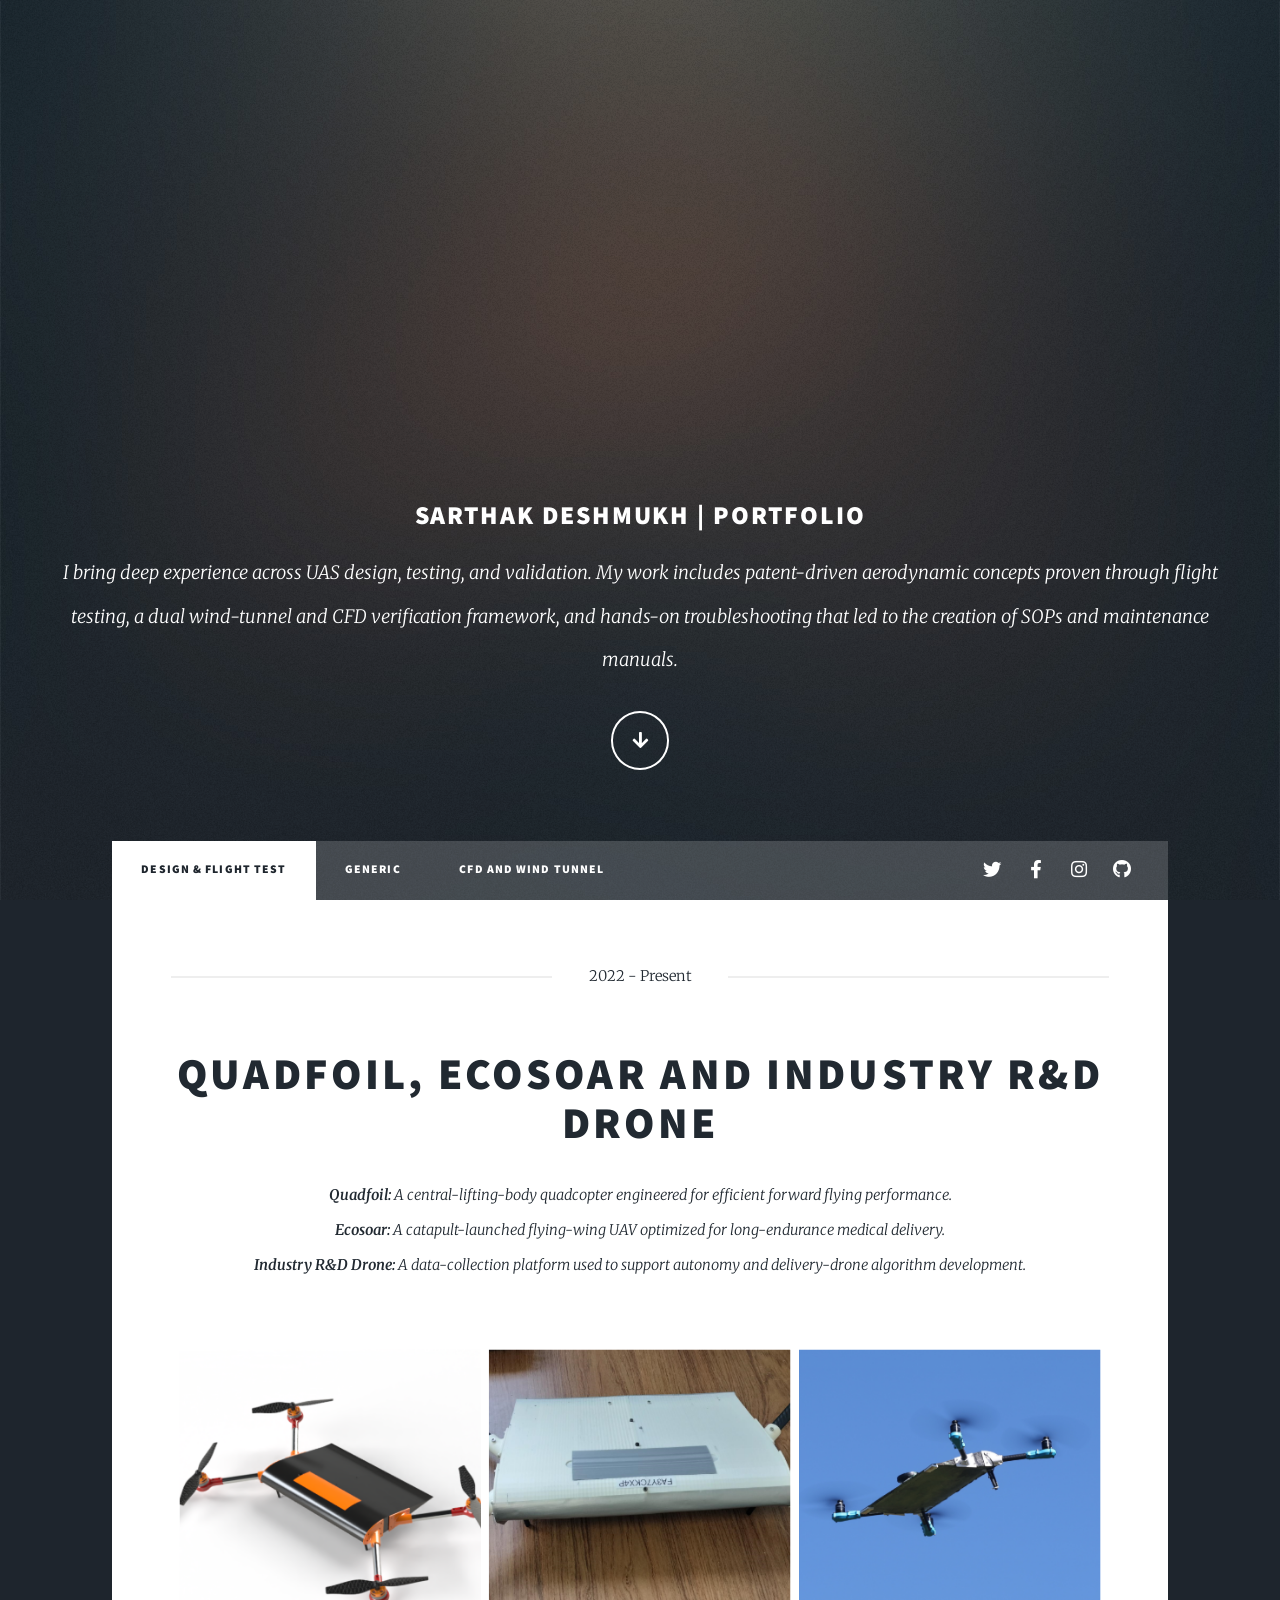
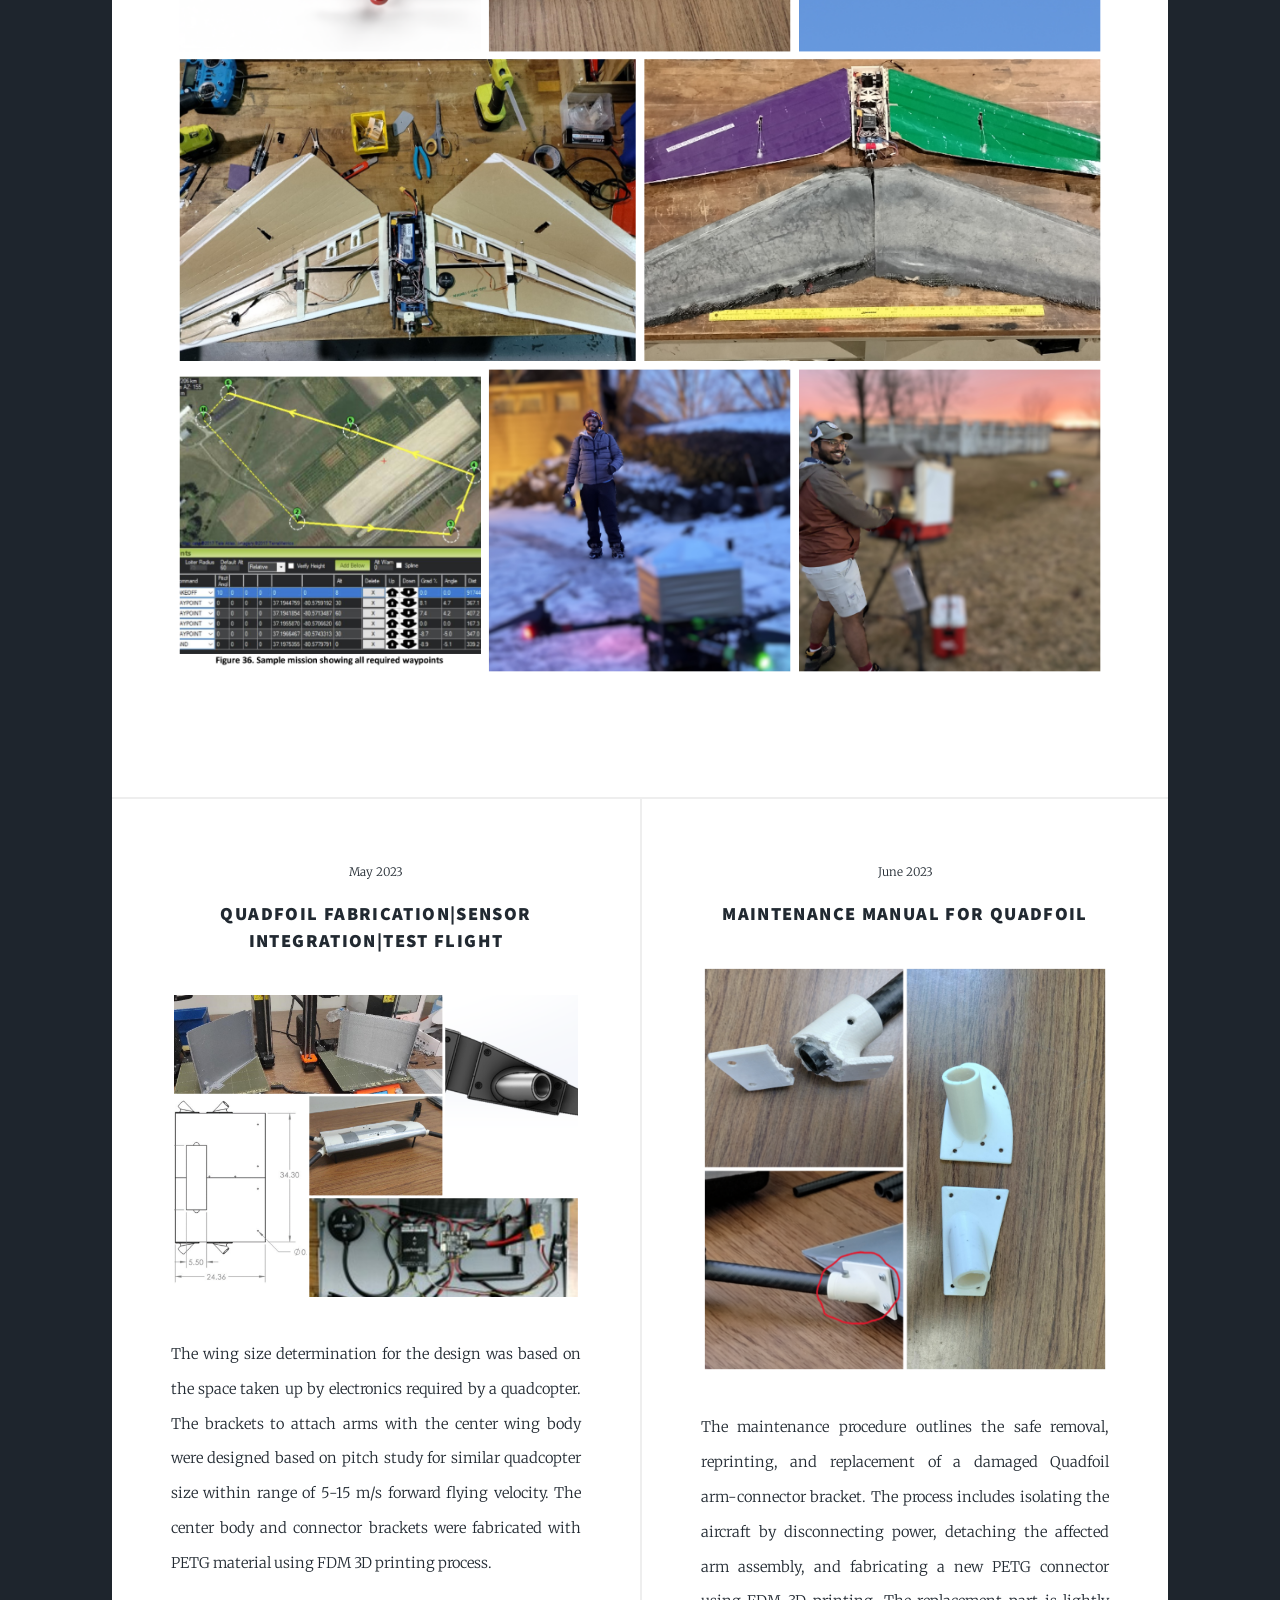
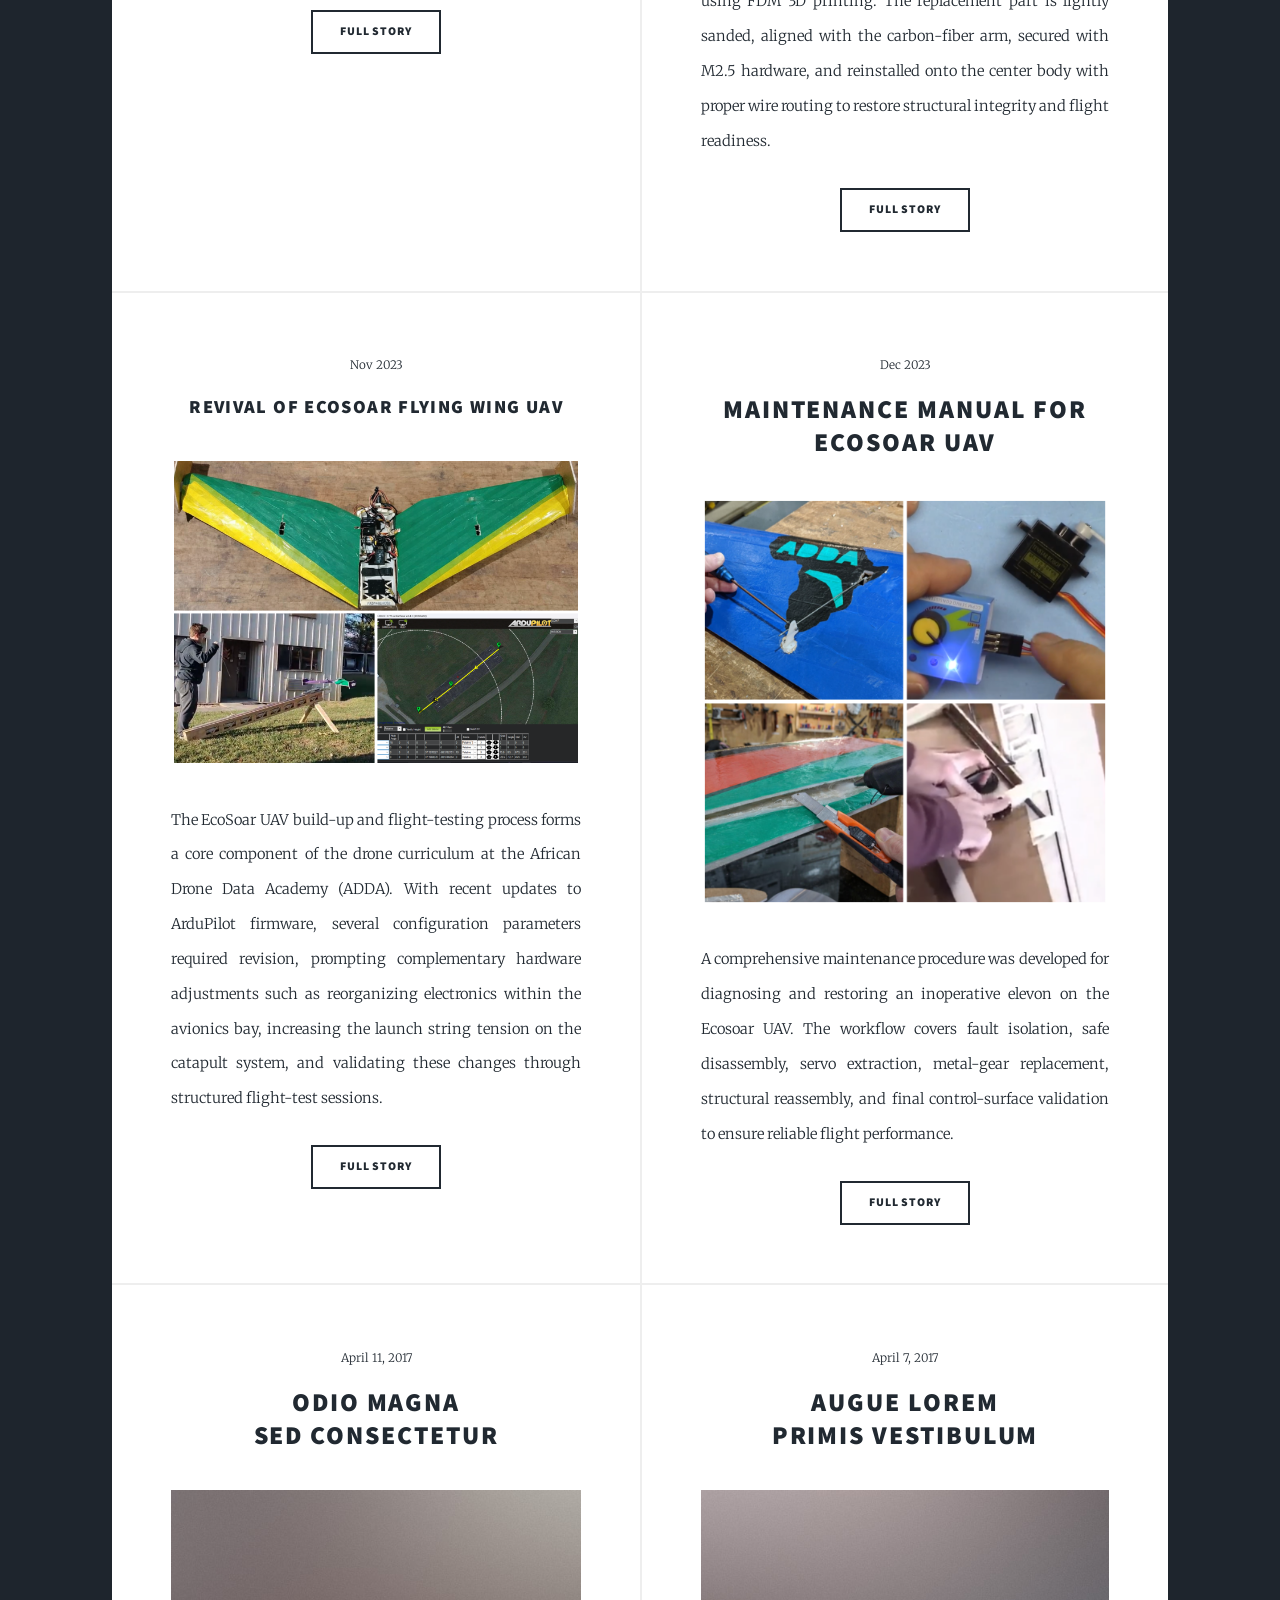
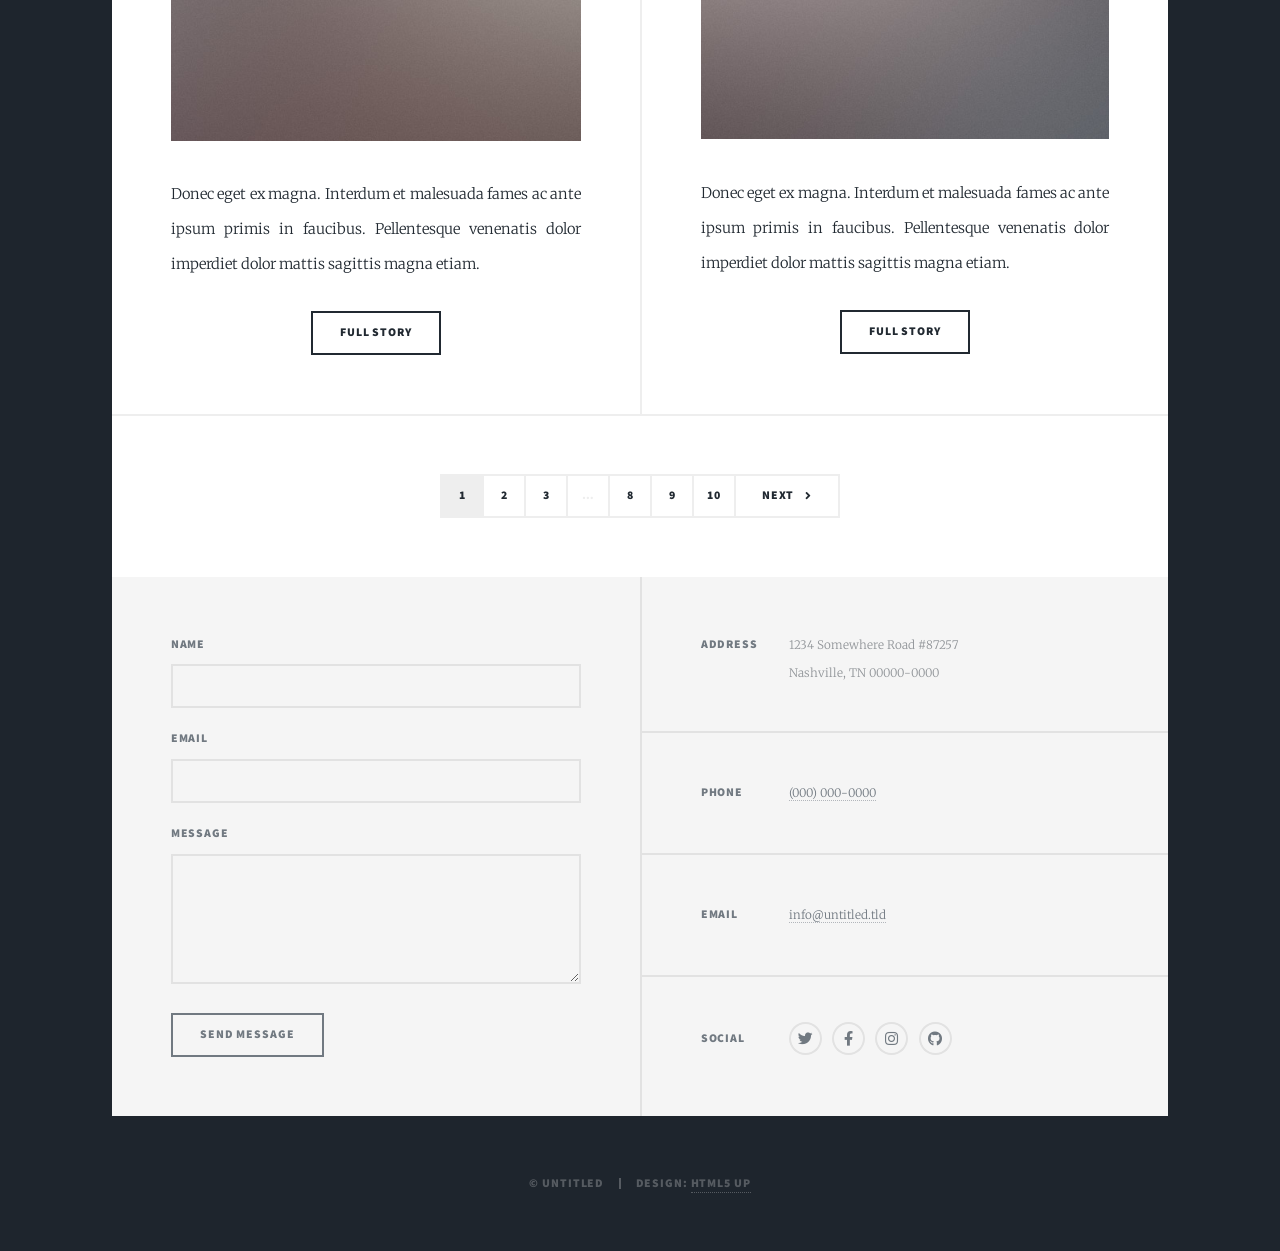
==== commit 06edb377: "Update index.html" ====
--- a/index.html
+++ b/index.html
@@ -113,14 +113,15 @@
 								</article>
 								<article>
 									<header>
-										<span class="date">April 14, 2017</span>
-										<h2><a href="#">Tempus sed<br />
-										nulla imperdiet</a></h2>
-									</header>
-									<a href="#" class="image fit"><img src="images/pic05.jpg" alt="" /></a>
-									<p>Donec eget ex magna. Interdum et malesuada fames ac ante ipsum primis in faucibus. Pellentesque venenatis dolor imperdiet dolor mattis sagittis magna etiam.</p>
-									<ul class="actions special">
-										<li><a href="#" class="button">Full Story</a></li>
+										<span class="date">Dec 2023</span>
+										<h2><a href="#">Maintenance manual for Ecosoar UAV</a></h2>
+									</header>
+									<a href="#" class="image fit"><img src="images/Servo Collage.png" alt="" /></a>
+									<p>A comprehensive maintenance procedure was developed for diagnosing and restoring an inoperative elevon on the Ecosoar UAV. 
+									The workflow covers fault isolation, safe disassembly, servo extraction, metal‑gear replacement, structural reassembly, and final control‑surface validation 
+										to ensure reliable flight performance.</p>
+									<ul class="actions special">
+										<li><a href="https://github.com/Sarthak-Deshmukh15/Ecosoar-Flying-Wing-UAV/blob/main/Maintenance%20manual%20for%20inoperative%20elevon%20on%20Ecosoar%20Flying%20Wing%20UAV.pdf" class="button">Full Story</a></li>
 									</ul>
 								</article>
 								<article>
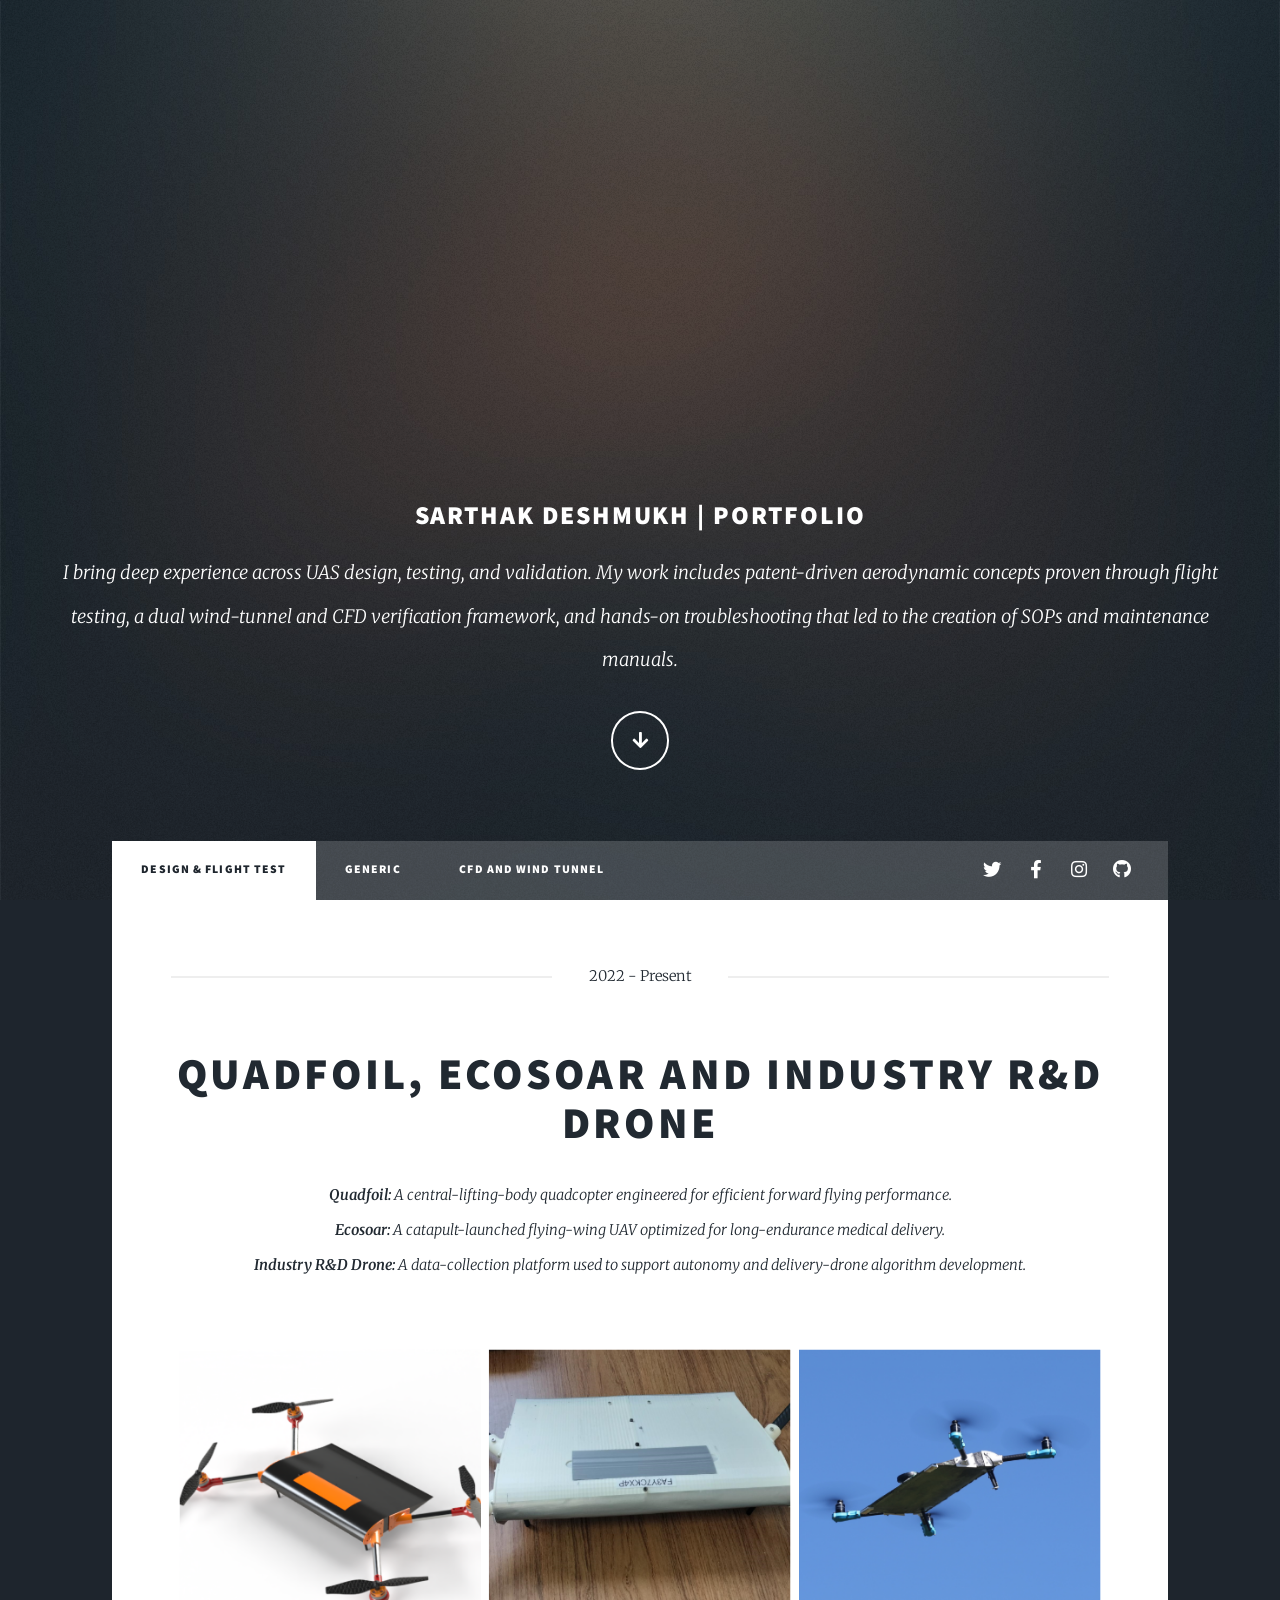
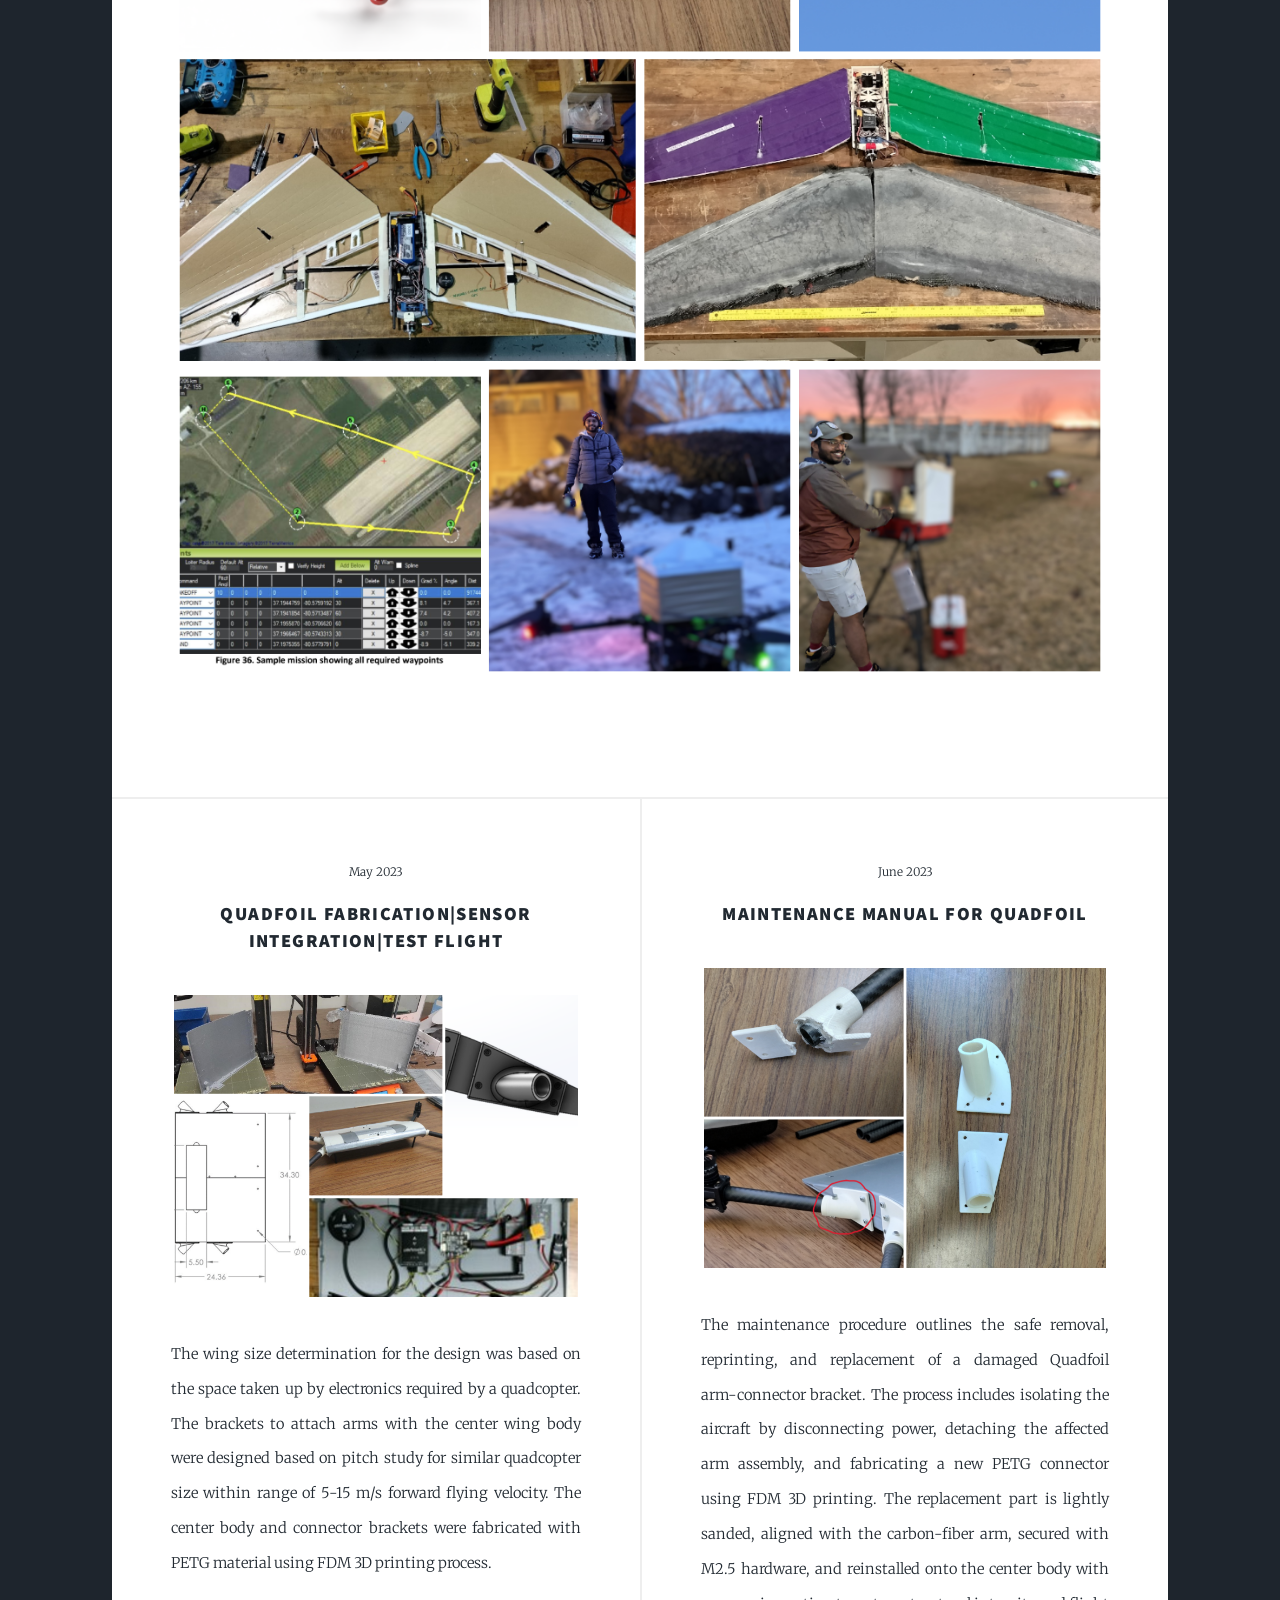
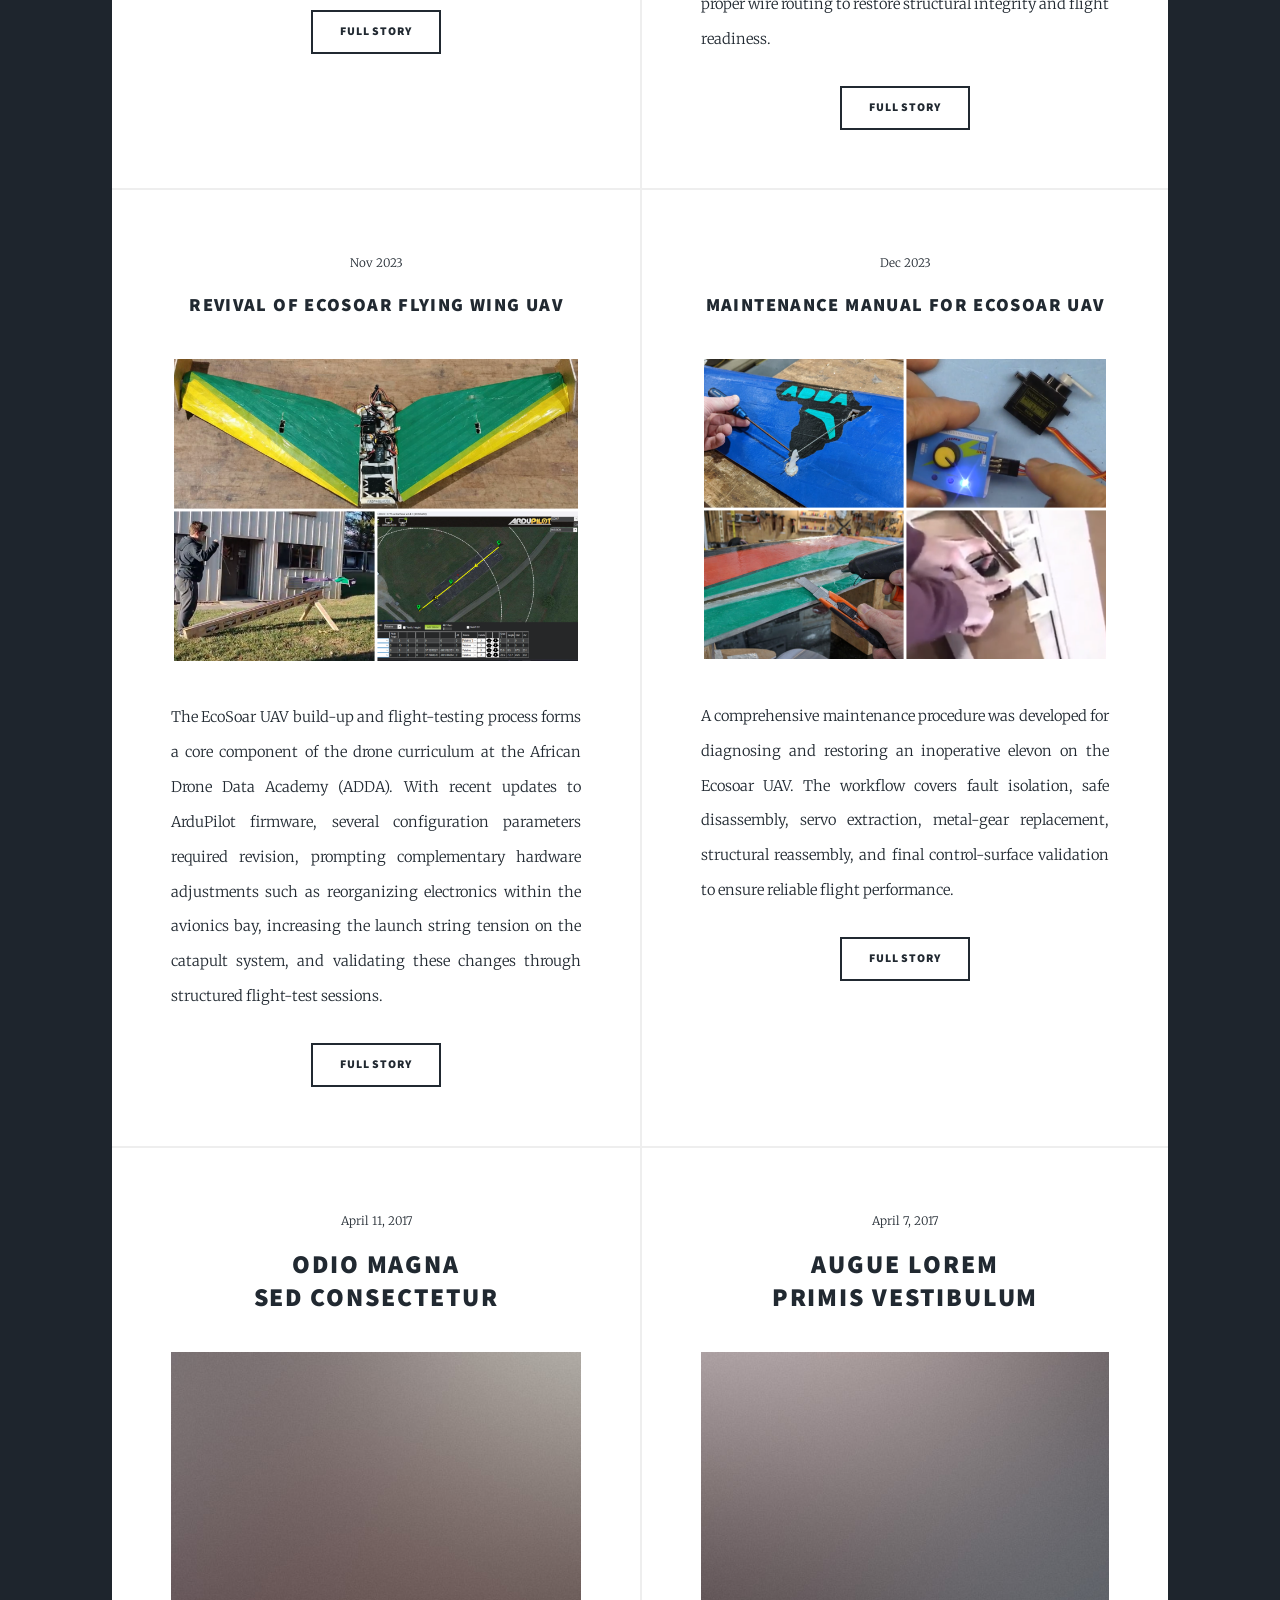
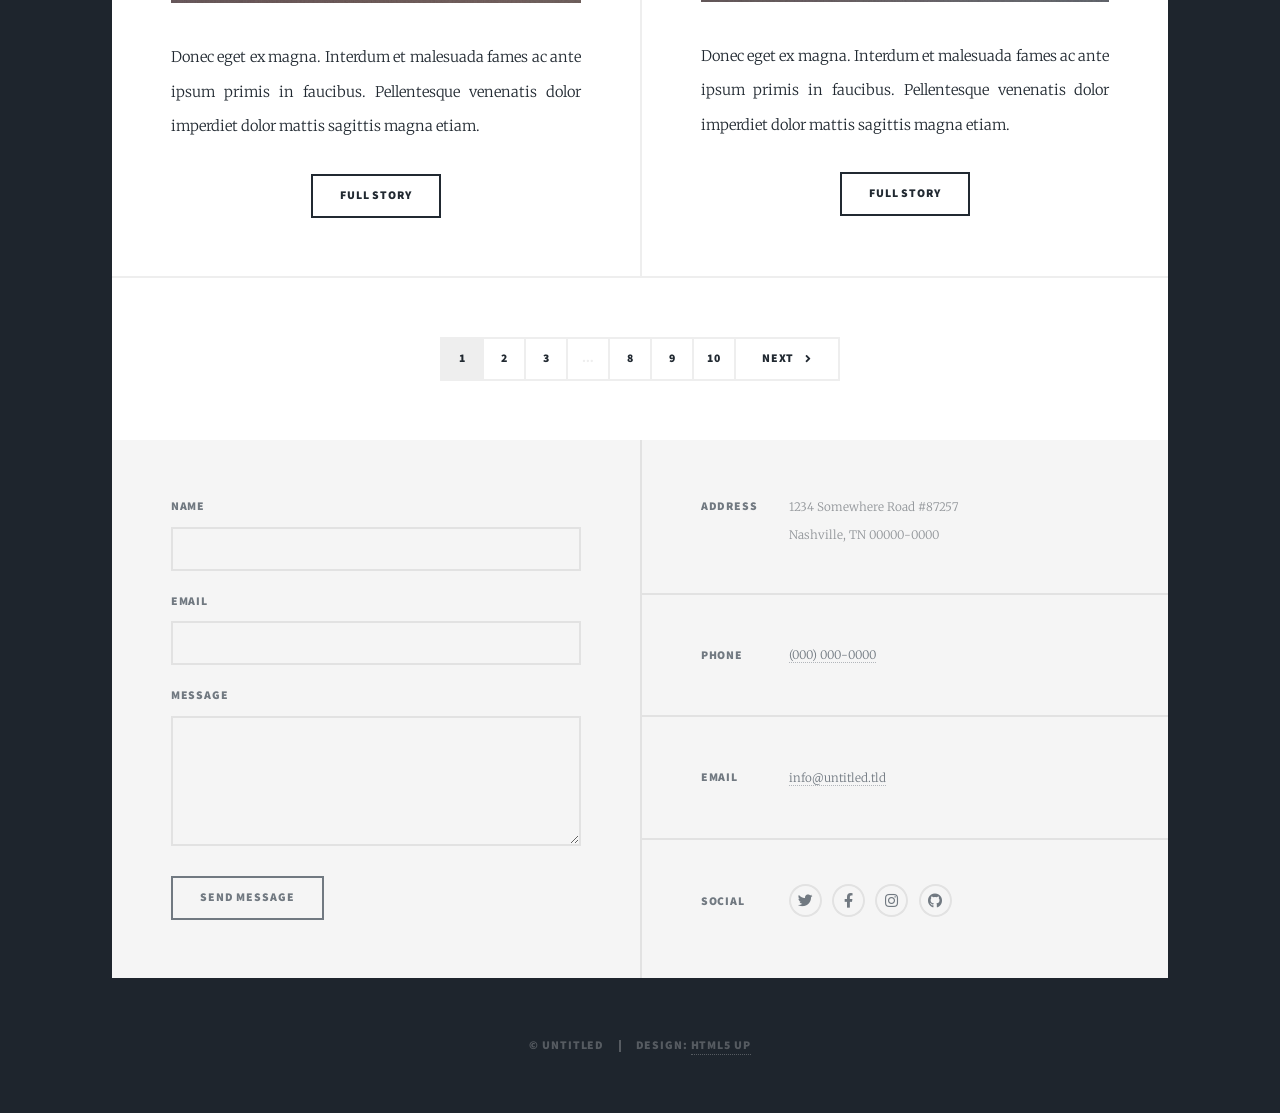
==== commit 71858f91: "Update index.html" ====
--- a/index.html
+++ b/index.html
@@ -114,7 +114,7 @@
 								<article>
 									<header>
 										<span class="date">Dec 2023</span>
-										<h2><a href="#">Maintenance manual for Ecosoar UAV</a></h2>
+										<h3><a href="#">Maintenance manual for Ecosoar UAV</a></h3>
 									</header>
 									<a href="#" class="image fit"><img src="images/Servo Collage.png" alt="" /></a>
 									<p>A comprehensive maintenance procedure was developed for diagnosing and restoring an inoperative elevon on the Ecosoar UAV. 
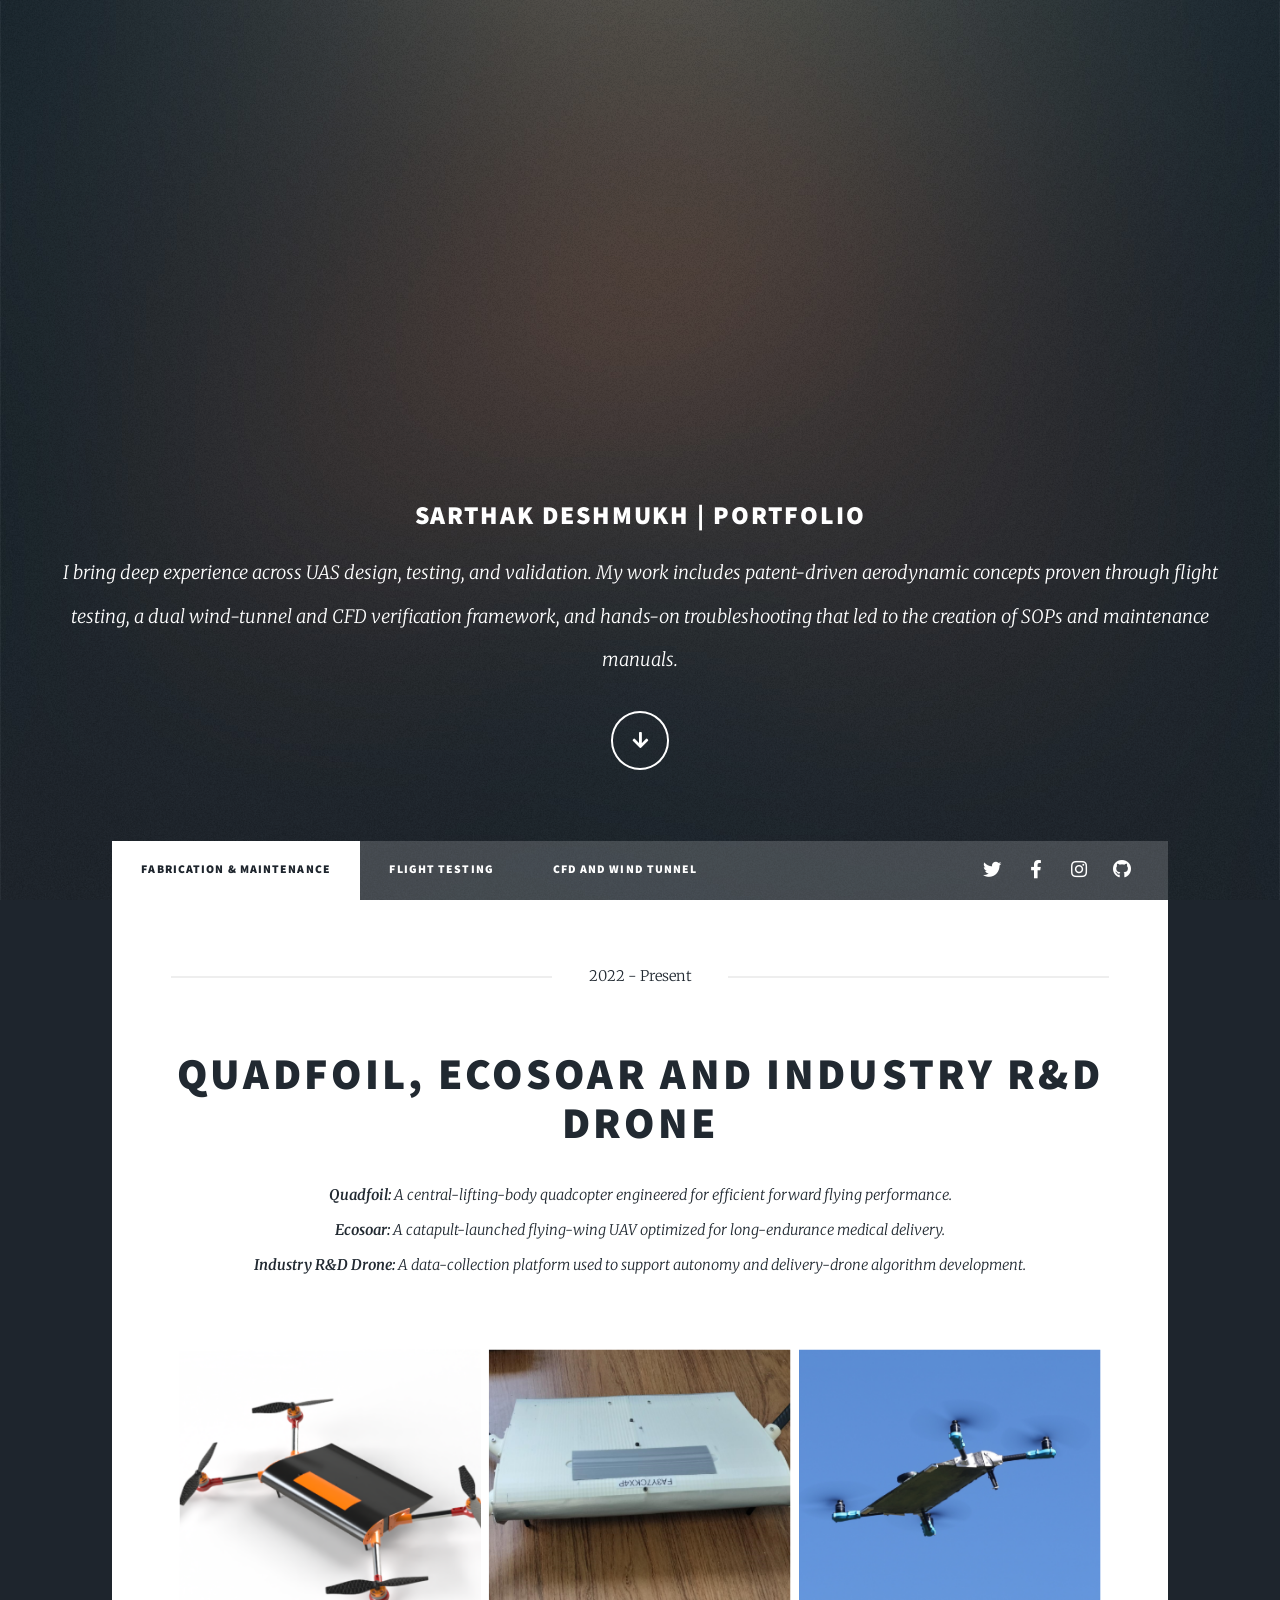
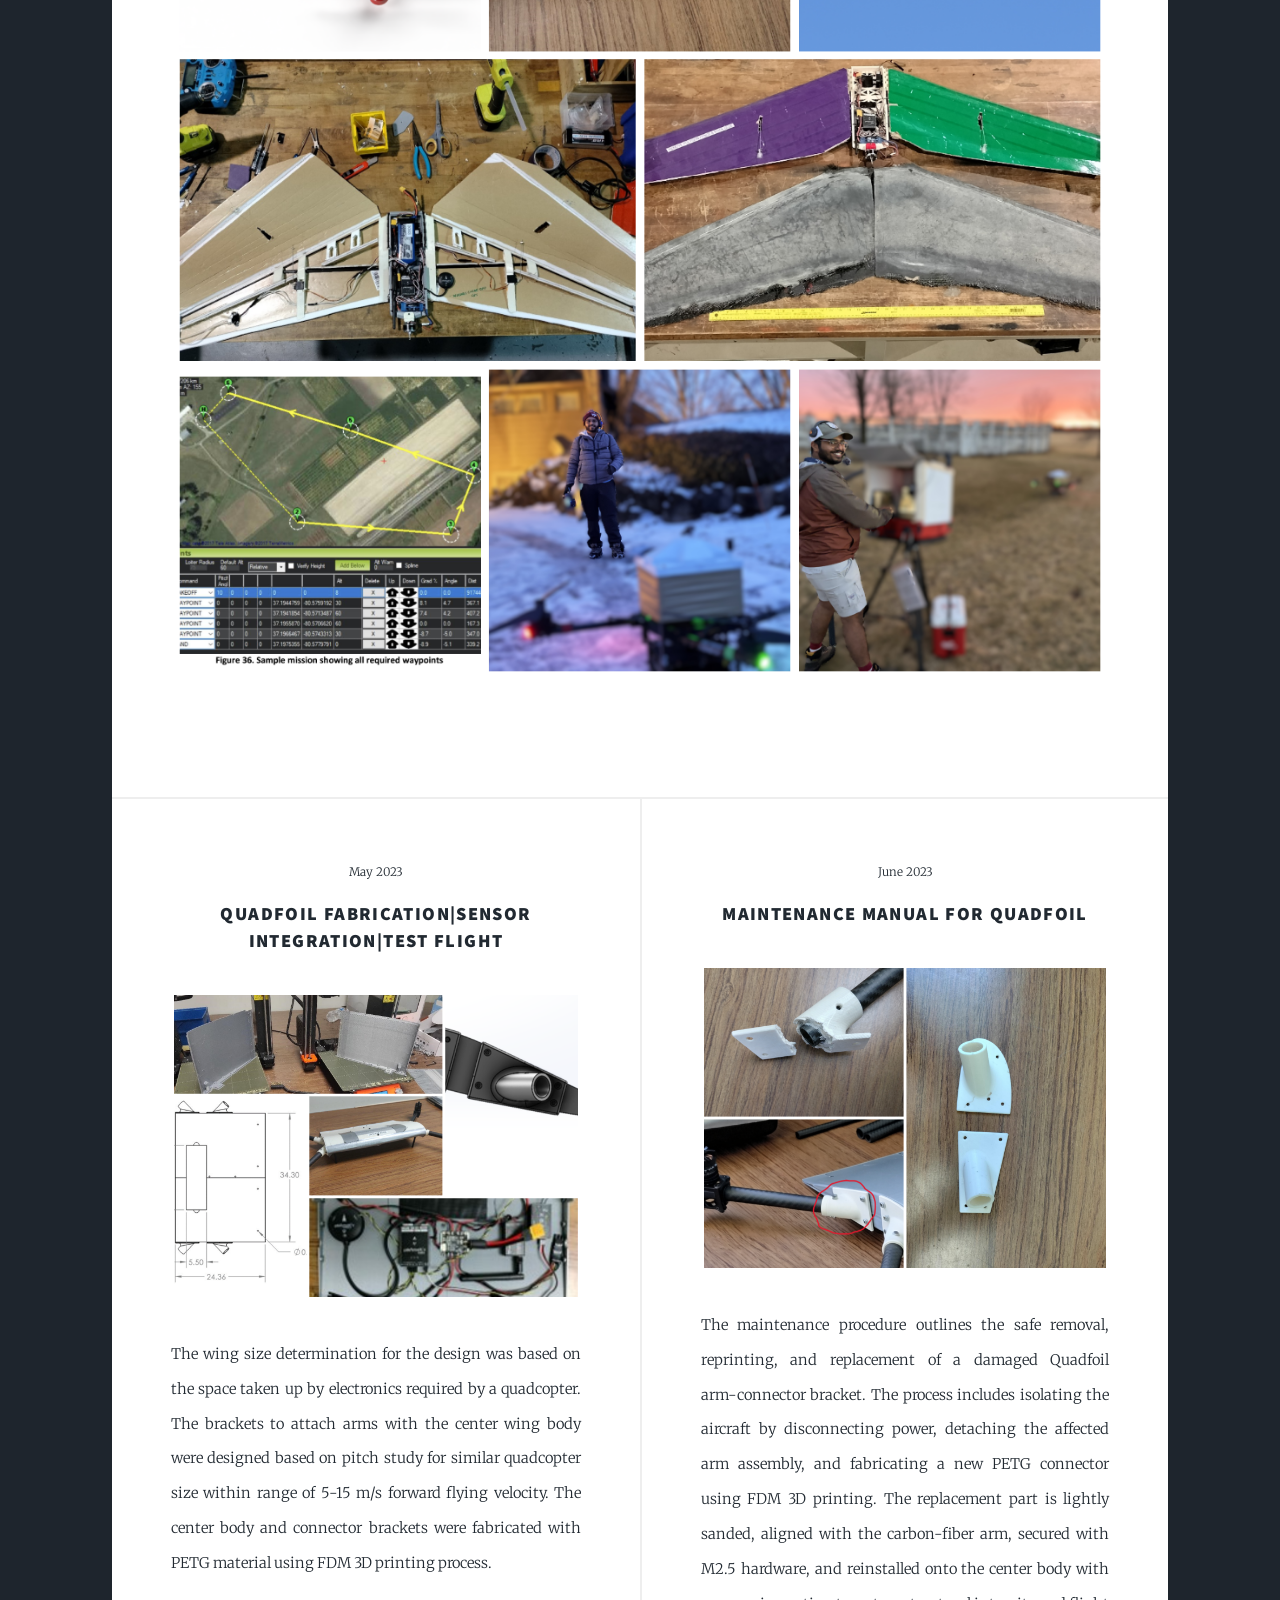
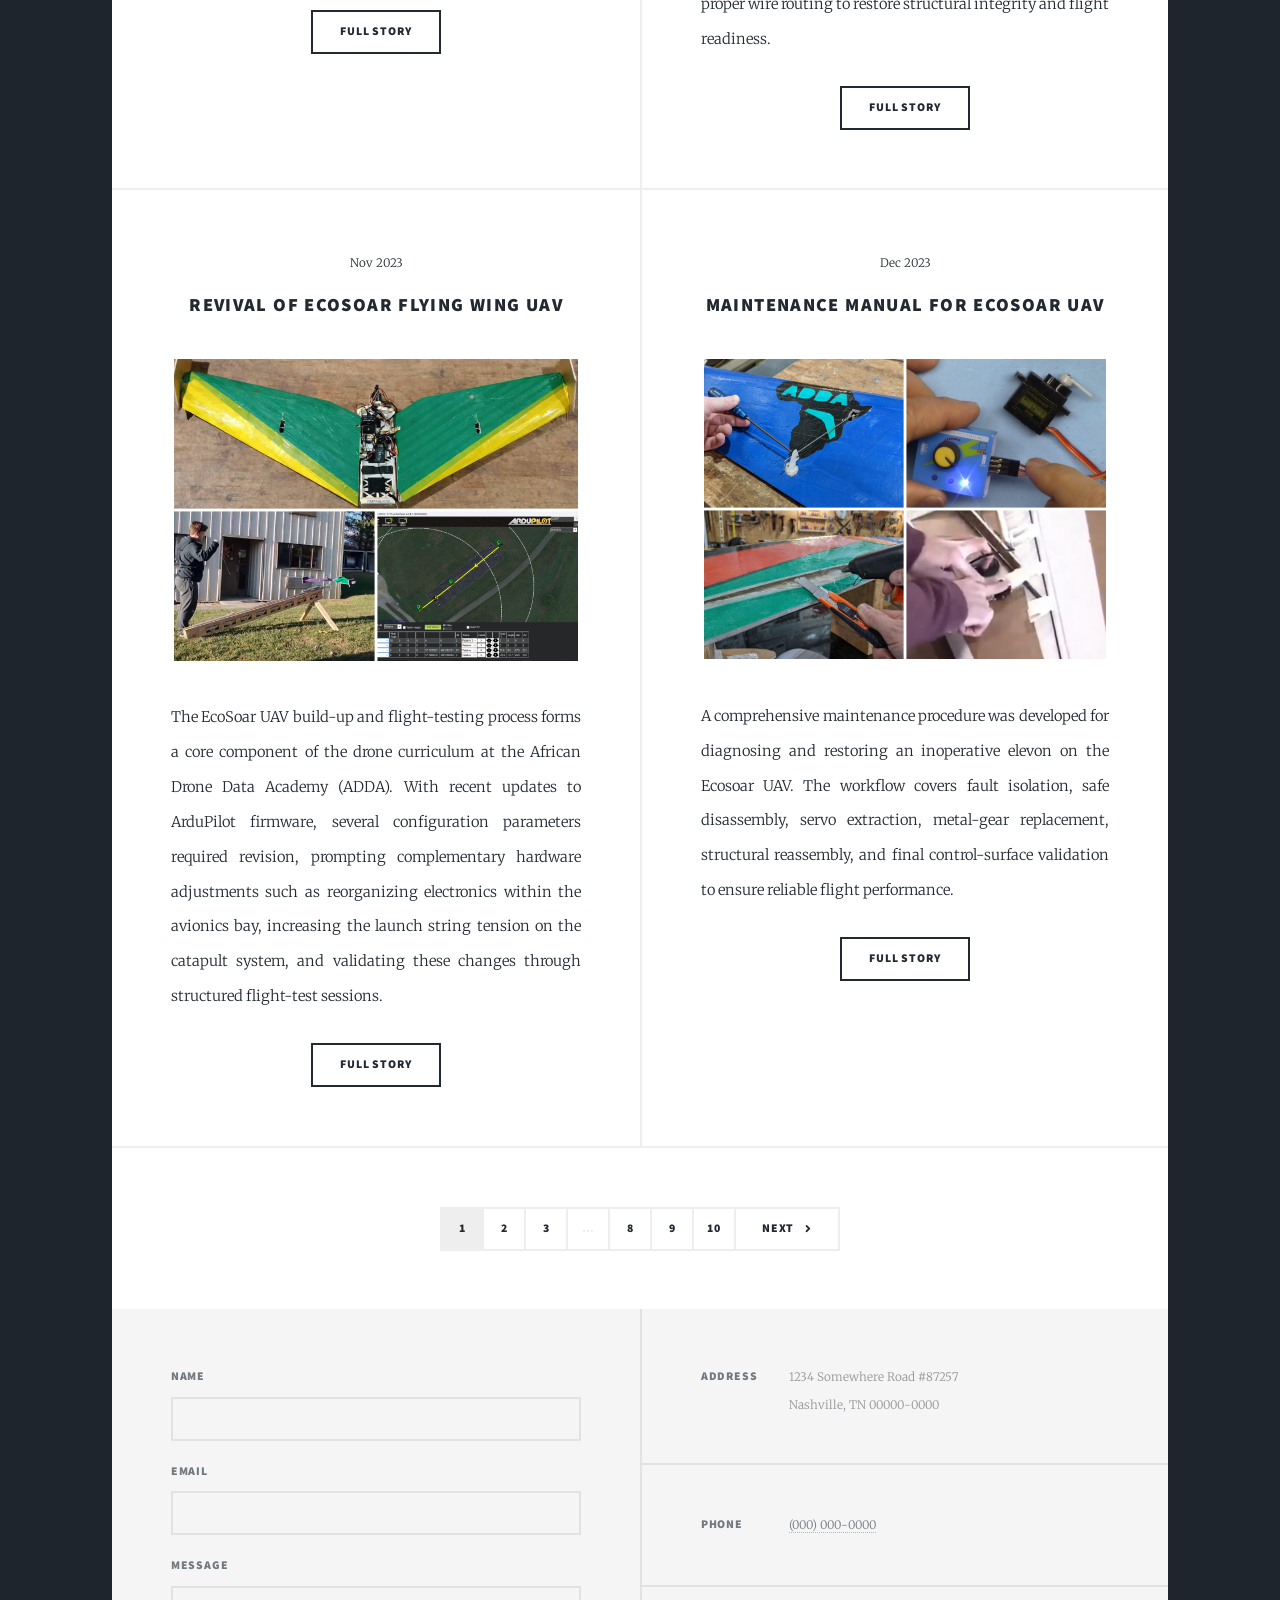
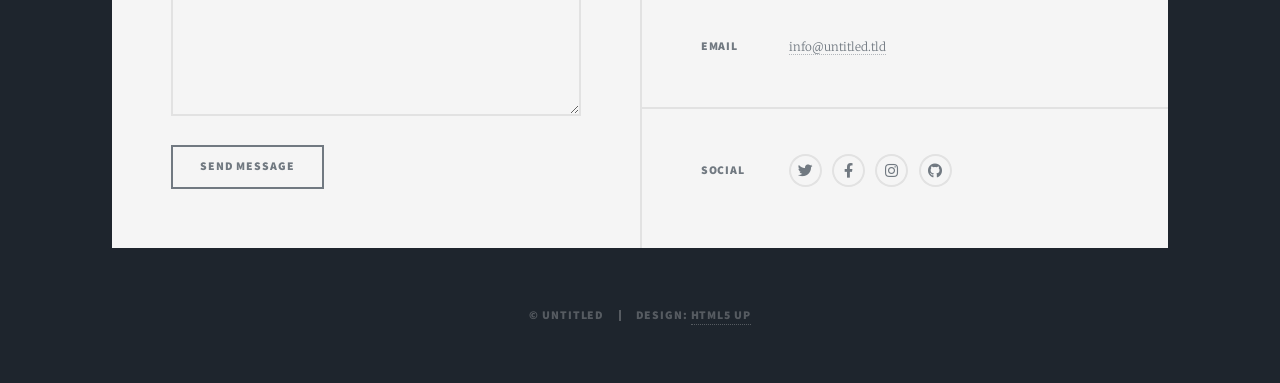
==== commit fe4f934c: "Update index.html" ====
--- a/index.html
+++ b/index.html
@@ -34,8 +34,8 @@
 				<!-- Nav -->
 					<nav id="nav">
 						<ul class="links">
-							<li class="active"><a href="index.html">Design & Flight Test</a></li>
-							<li><a href="generic.html">Generic</a></li>
+							<li class="active"><a href="index.html">Fabrication & Maintenance</a></li>
+							<li><a href="generic.html">Flight Testing</a></li>
 							<li><a href="elements.html">CFD and Wind Tunnel</a></li>
 						</ul>
 						<ul class="icons">
@@ -123,7 +123,7 @@
 									<ul class="actions special">
 										<li><a href="https://github.com/Sarthak-Deshmukh15/Ecosoar-Flying-Wing-UAV/blob/main/Maintenance%20manual%20for%20inoperative%20elevon%20on%20Ecosoar%20Flying%20Wing%20UAV.pdf" class="button">Full Story</a></li>
 									</ul>
-								</article>
+								<!--</article>
 								<article>
 									<header>
 										<span class="date">April 11, 2017</span>
@@ -147,7 +147,7 @@
 									<ul class="actions special">
 										<li><a href="#" class="button">Full Story</a></li>
 									</ul>
-								</article>
+								</article>-->
 							</section>
 
 						<!-- Footer -->
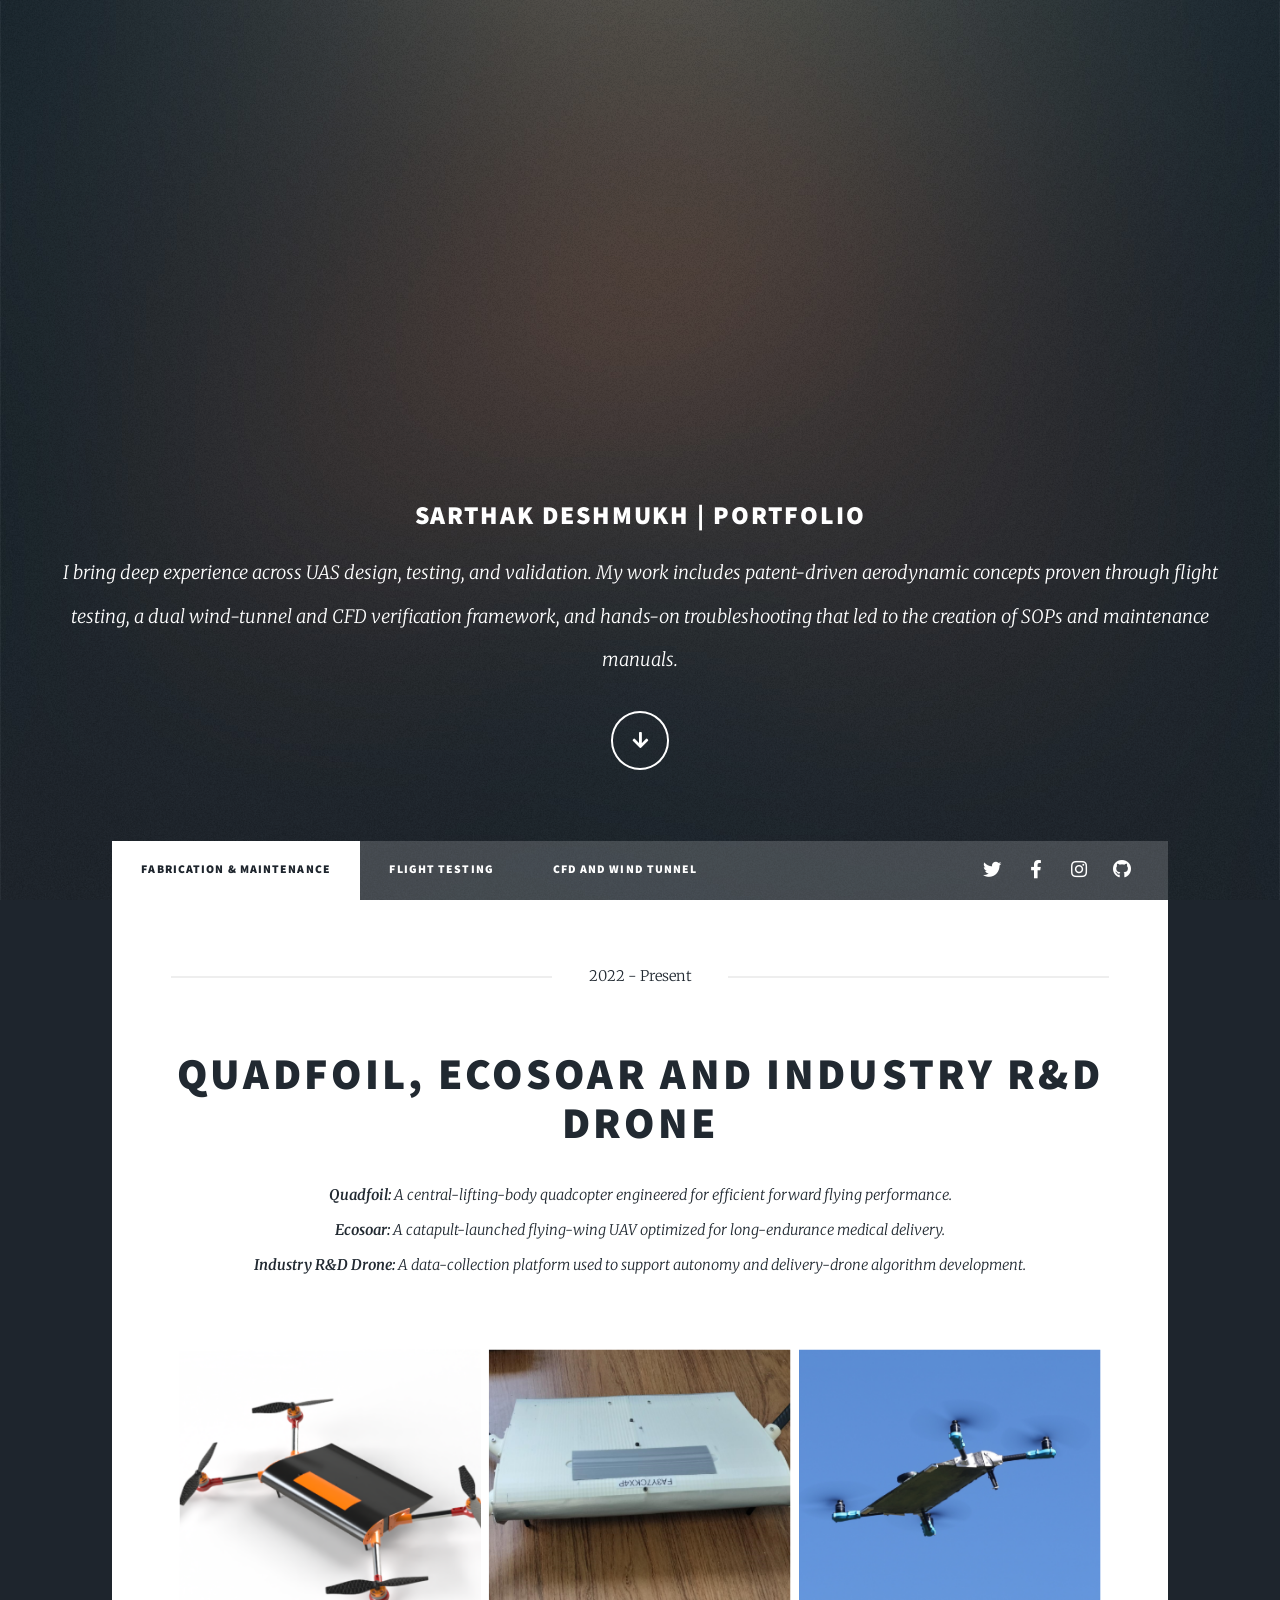
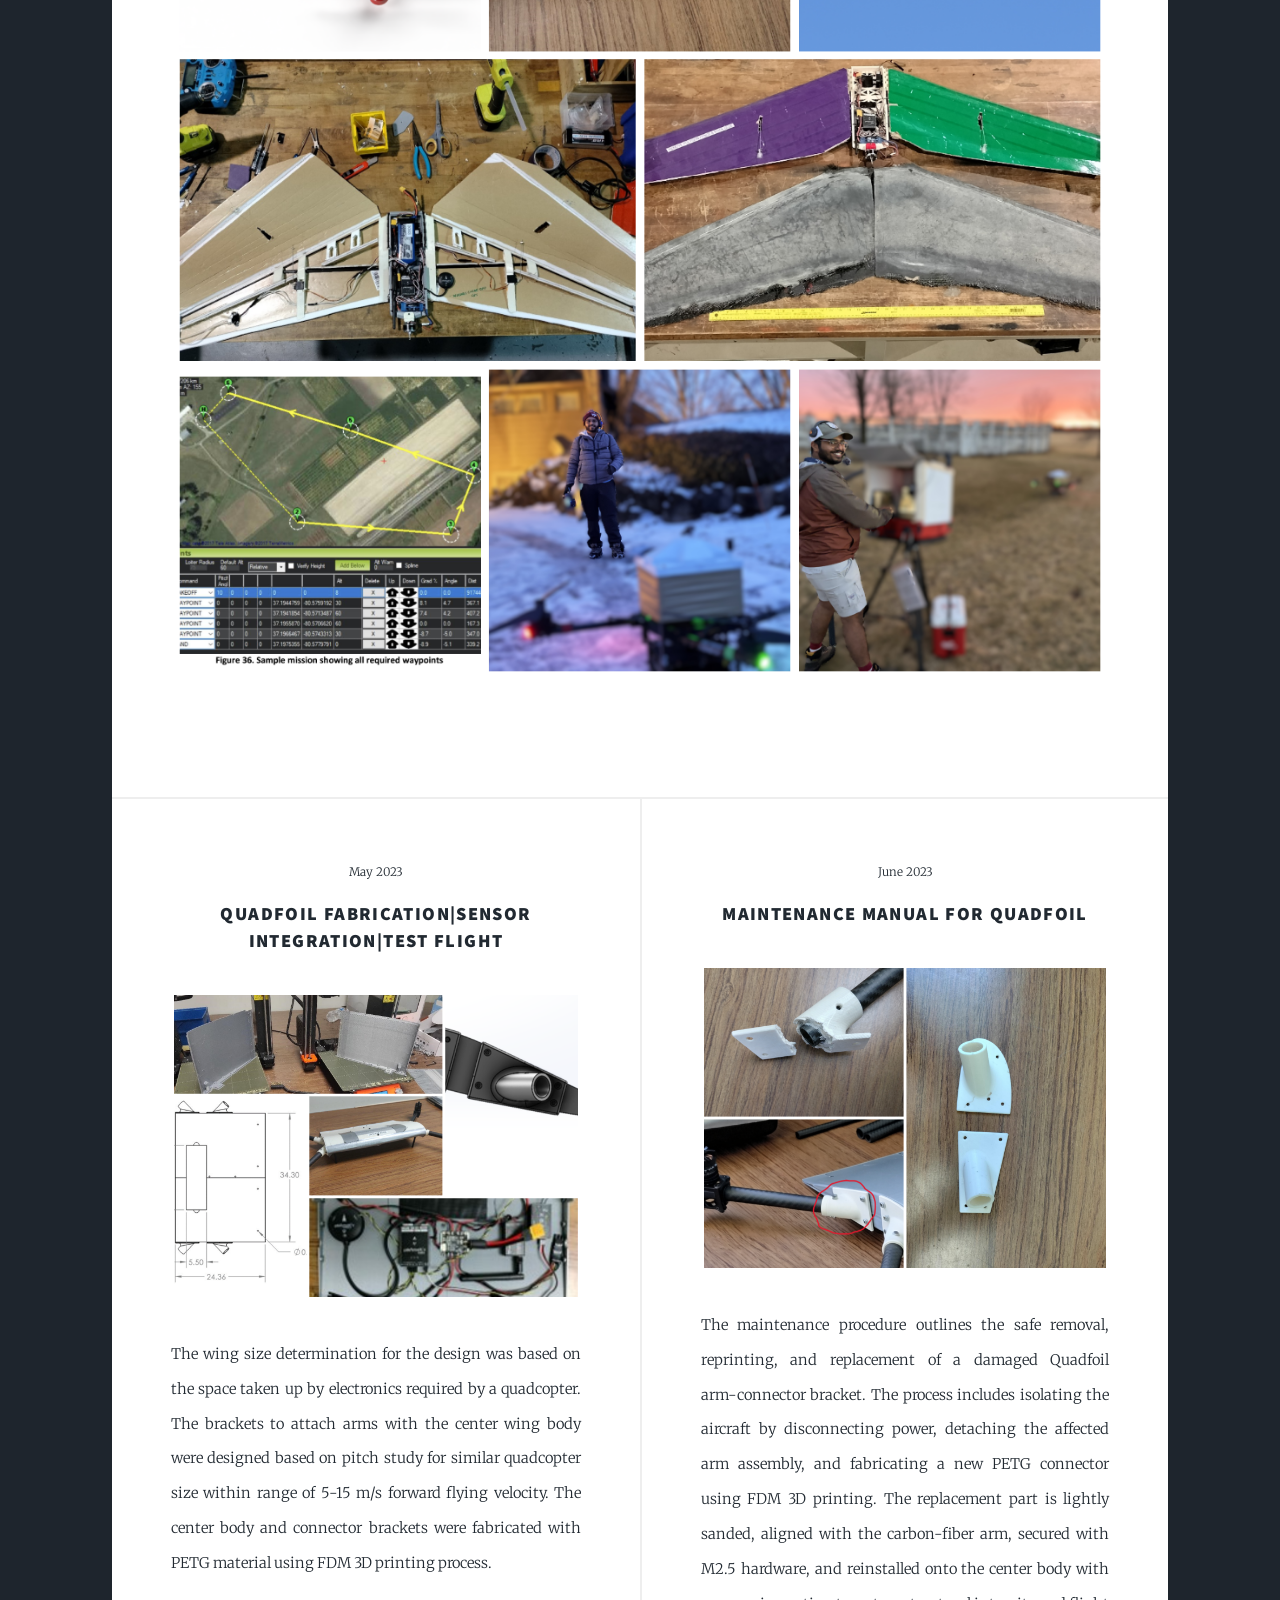
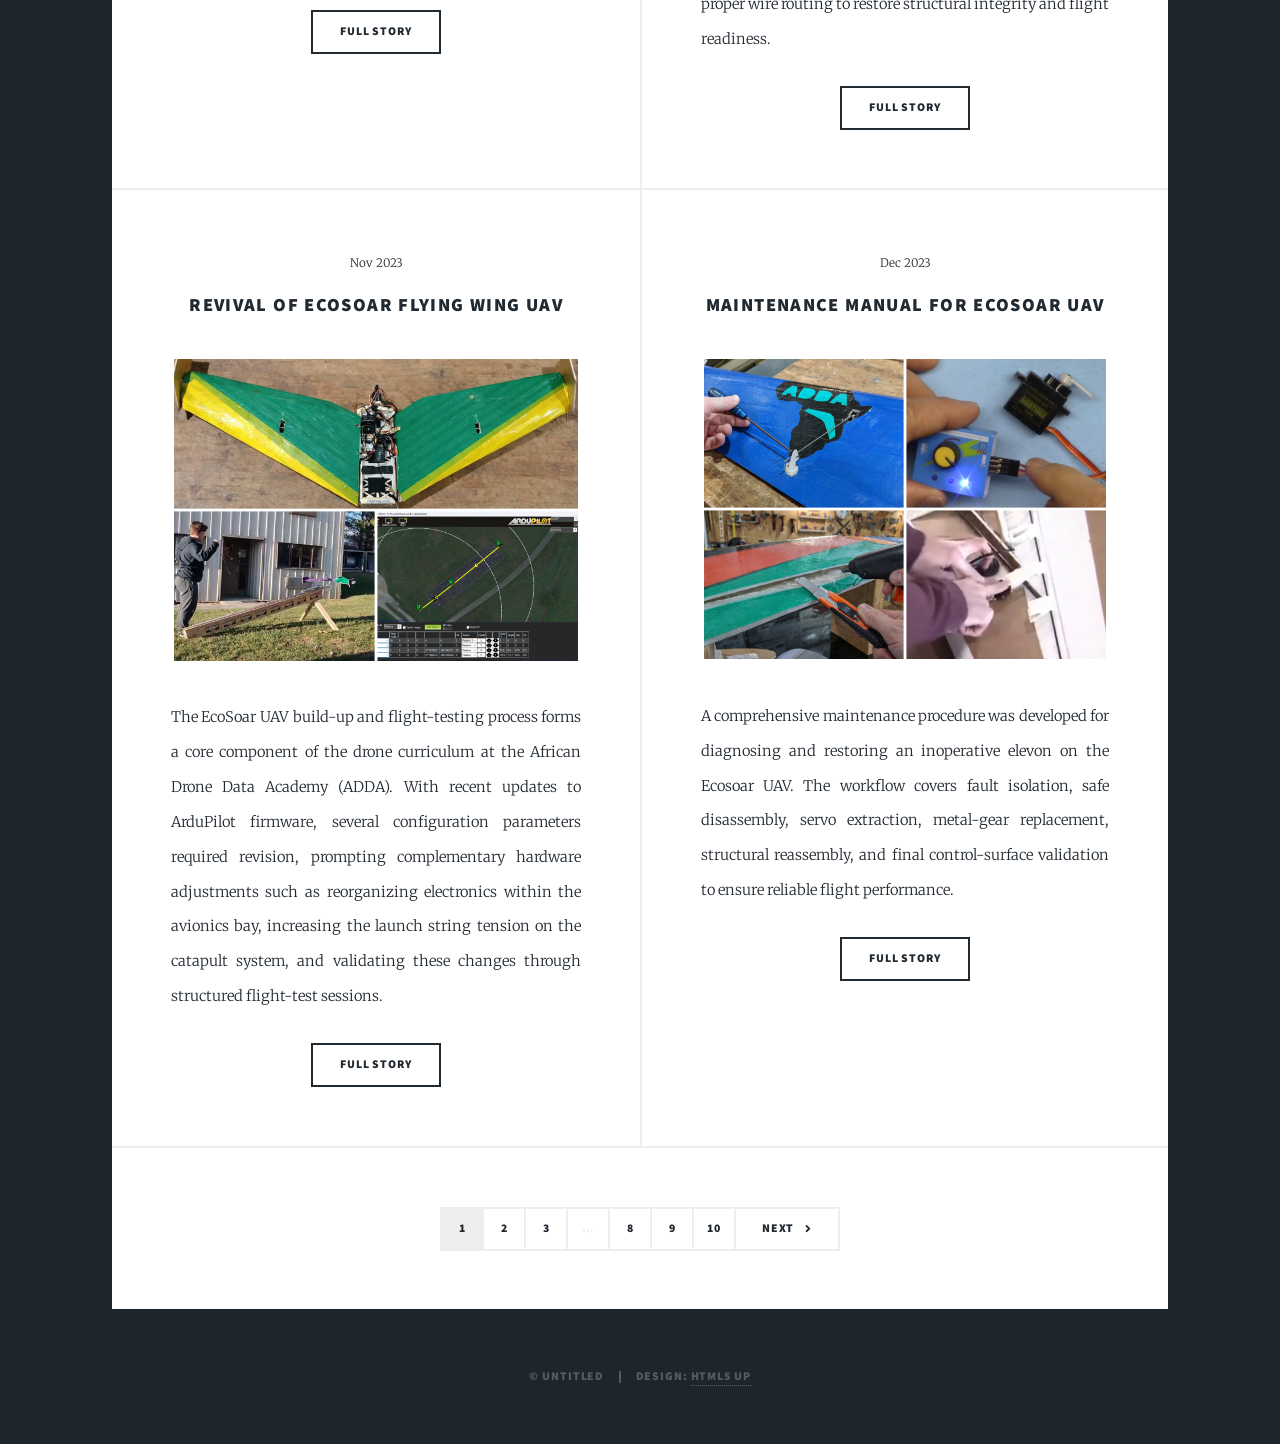
==== commit 4013eff0: "Update index.html" ====
--- a/index.html
+++ b/index.html
@@ -123,8 +123,8 @@
 									<ul class="actions special">
 										<li><a href="https://github.com/Sarthak-Deshmukh15/Ecosoar-Flying-Wing-UAV/blob/main/Maintenance%20manual%20for%20inoperative%20elevon%20on%20Ecosoar%20Flying%20Wing%20UAV.pdf" class="button">Full Story</a></li>
 									</ul>
-								<!--</article>
-								<article>
+								</article>
+							<!--	<article>
 									<header>
 										<span class="date">April 11, 2017</span>
 										<h2><a href="#">Odio magna<br />
@@ -167,7 +167,7 @@
 
 					</div>
 
-				<!-- Footer -->
+				<!-- Footer
 					<footer id="footer">
 						<section>
 							<form method="post" action="#">
@@ -193,7 +193,7 @@
 						<section class="split contact">
 							<section class="alt">
 								<h3>Address</h3>
-								<p>1234 Somewhere Road #87257<br />
+								<p>2600 Gracy Farms Lane<br />
 								Nashville, TN 00000-0000</p>
 							</section>
 							<section>
@@ -214,7 +214,7 @@
 								</ul>
 							</section>
 						</section>
-					</footer>
+					</footer>  -->
 
 				<!-- Copyright -->
 					<div id="copyright">
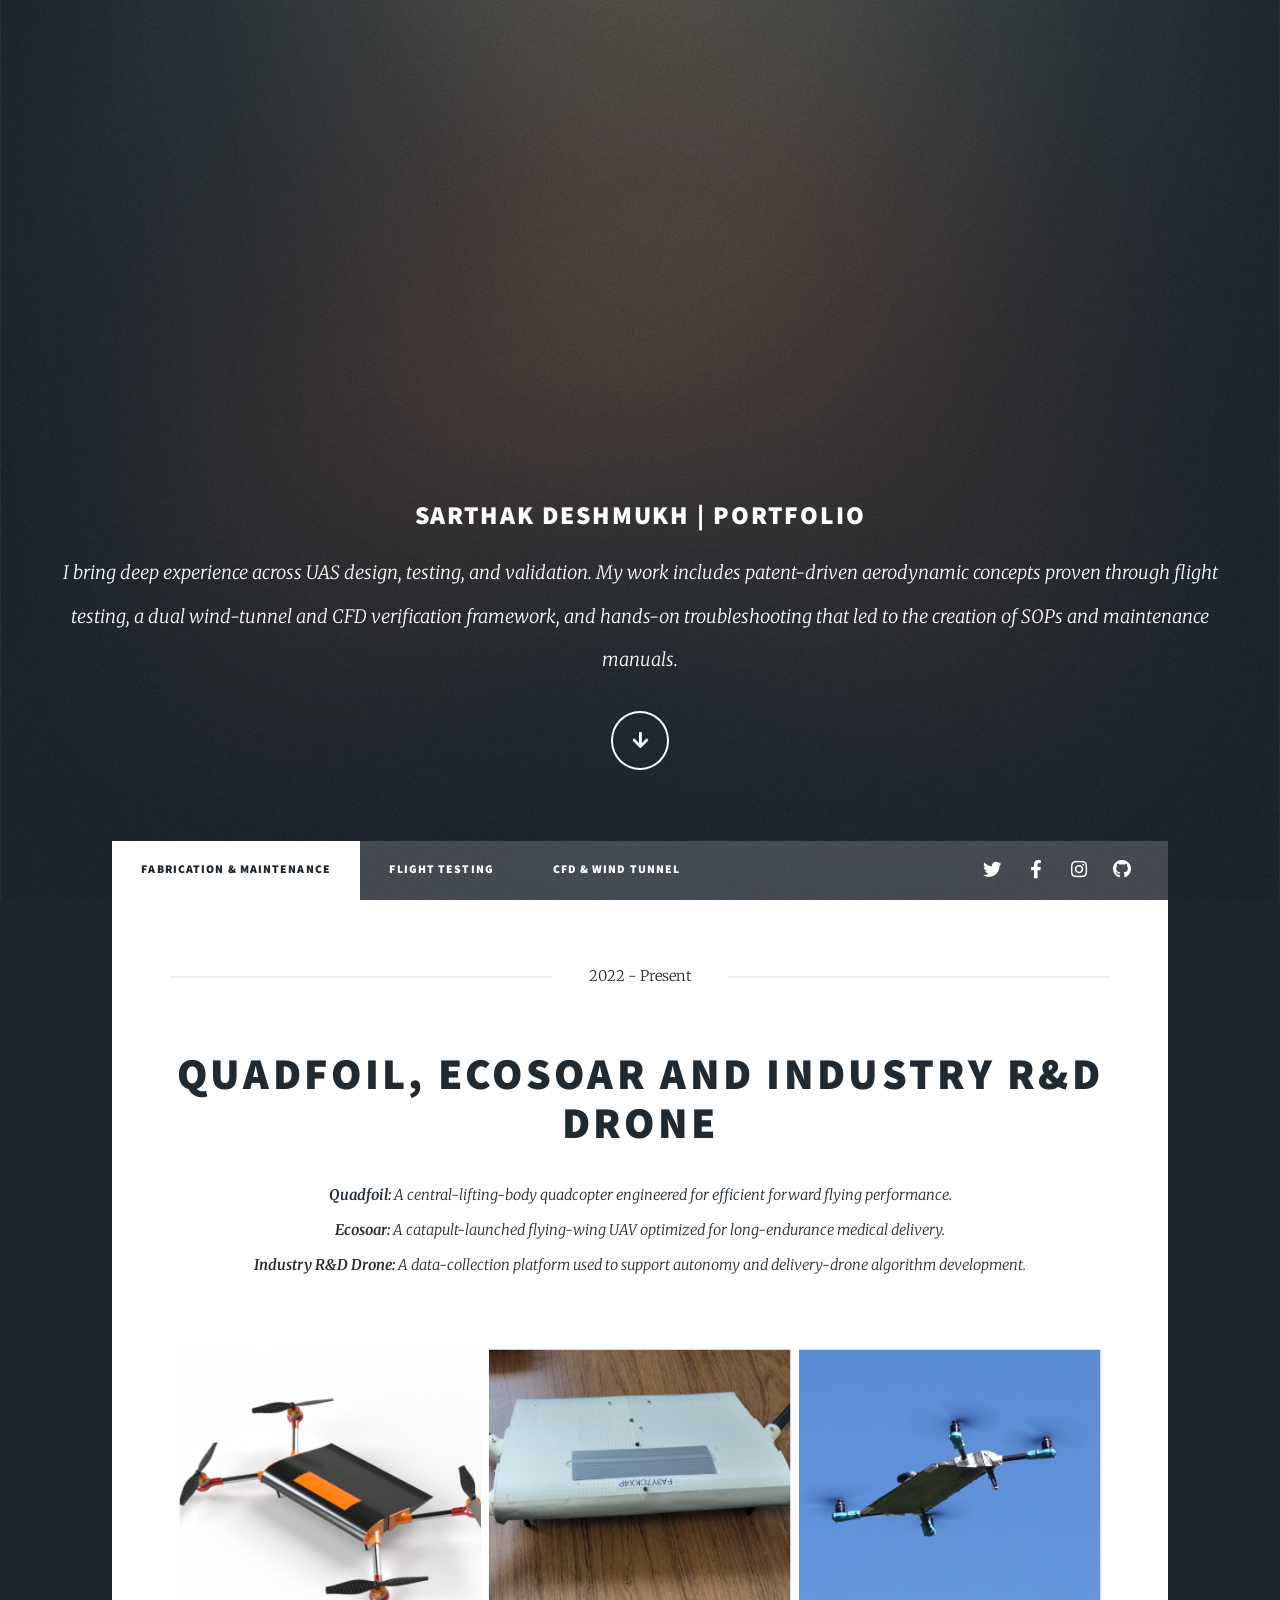
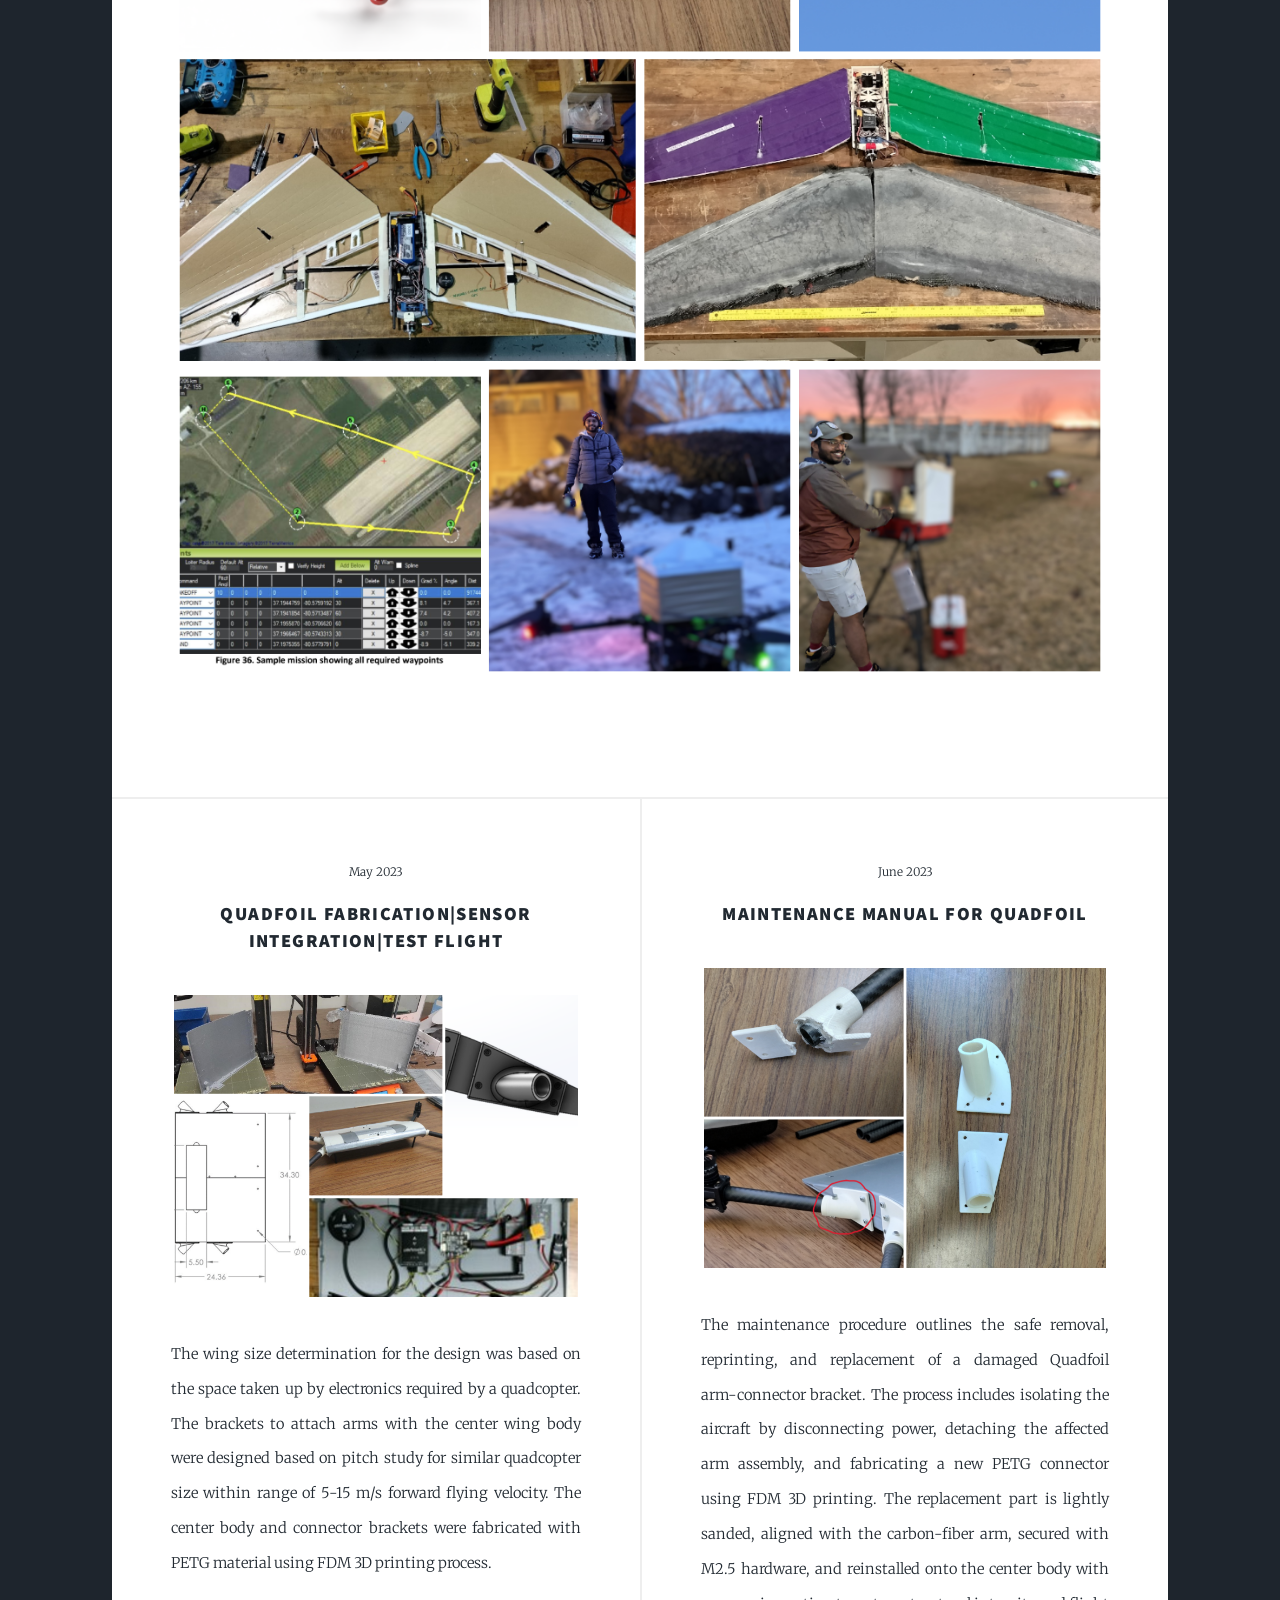
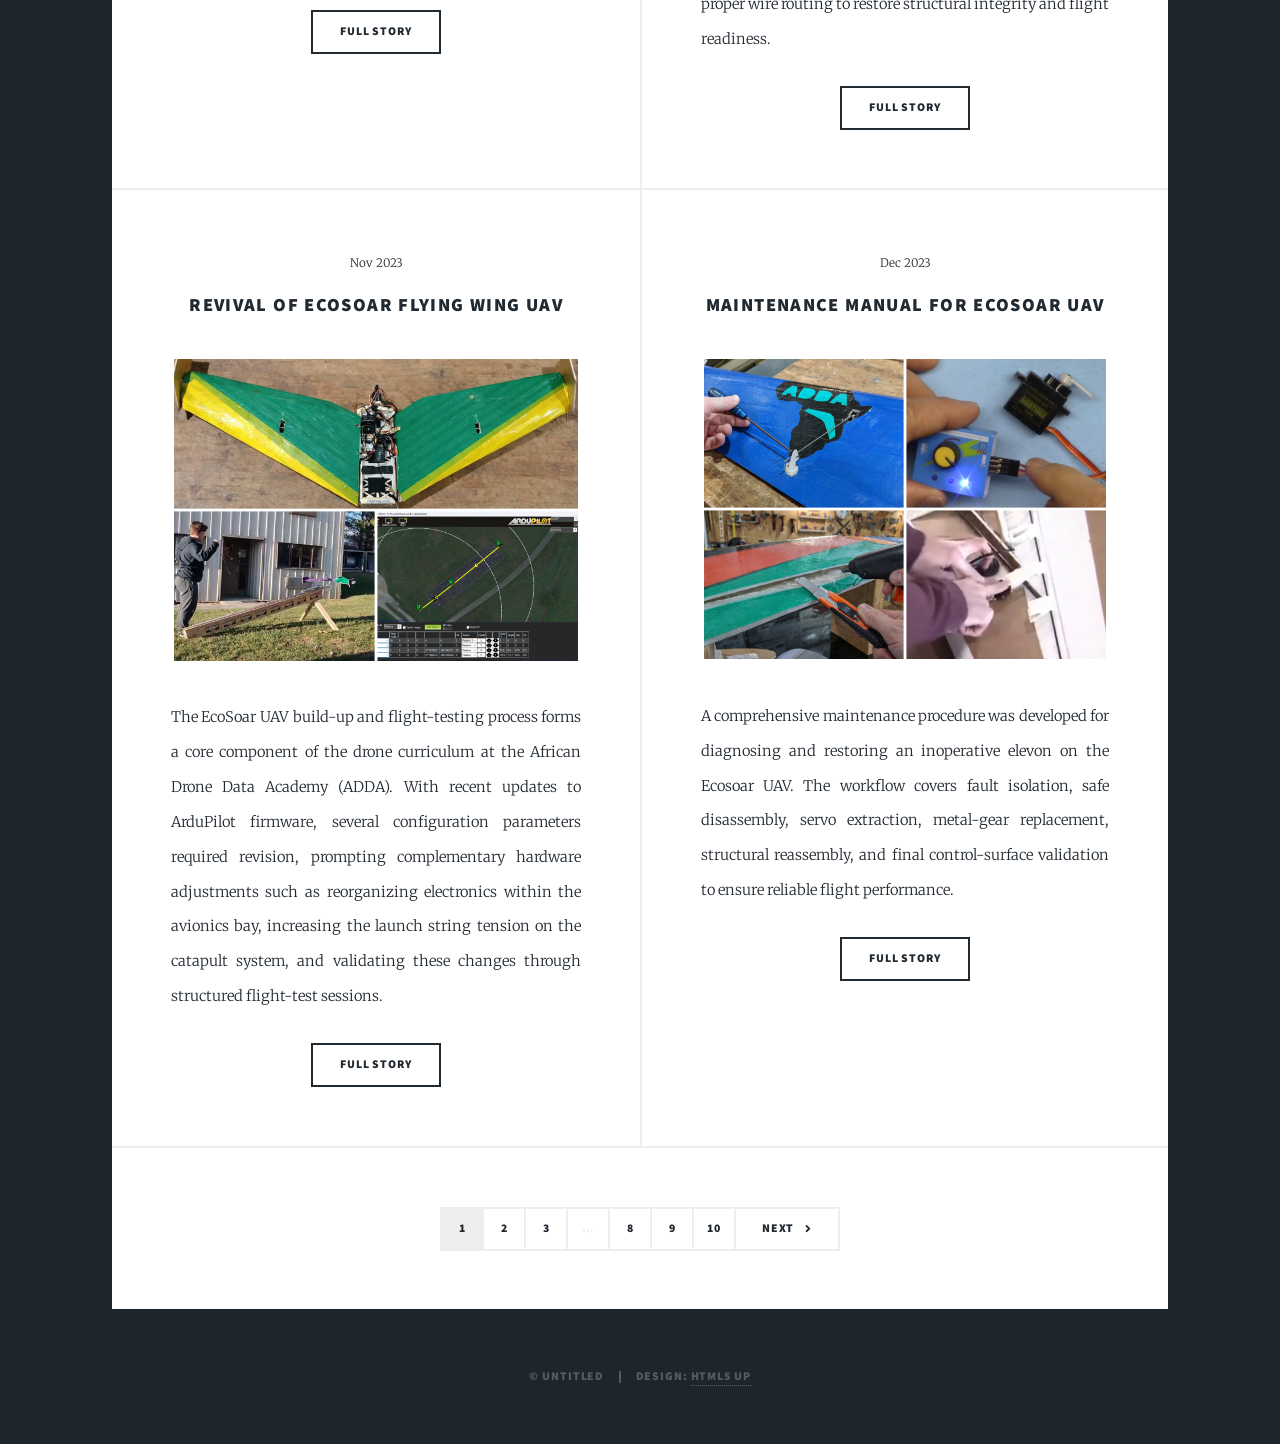
==== commit 98459f94: "Update index.html" ====
--- a/index.html
+++ b/index.html
@@ -36,7 +36,7 @@
 						<ul class="links">
 							<li class="active"><a href="index.html">Fabrication & Maintenance</a></li>
 							<li><a href="generic.html">Flight Testing</a></li>
-							<li><a href="elements.html">CFD and Wind Tunnel</a></li>
+							<li><a href="elements.html">CFD & Wind Tunnel</a></li>
 						</ul>
 						<ul class="icons">
 							<li><a href="#" class="icon brands fa-twitter"><span class="label">Twitter</span></a></li>
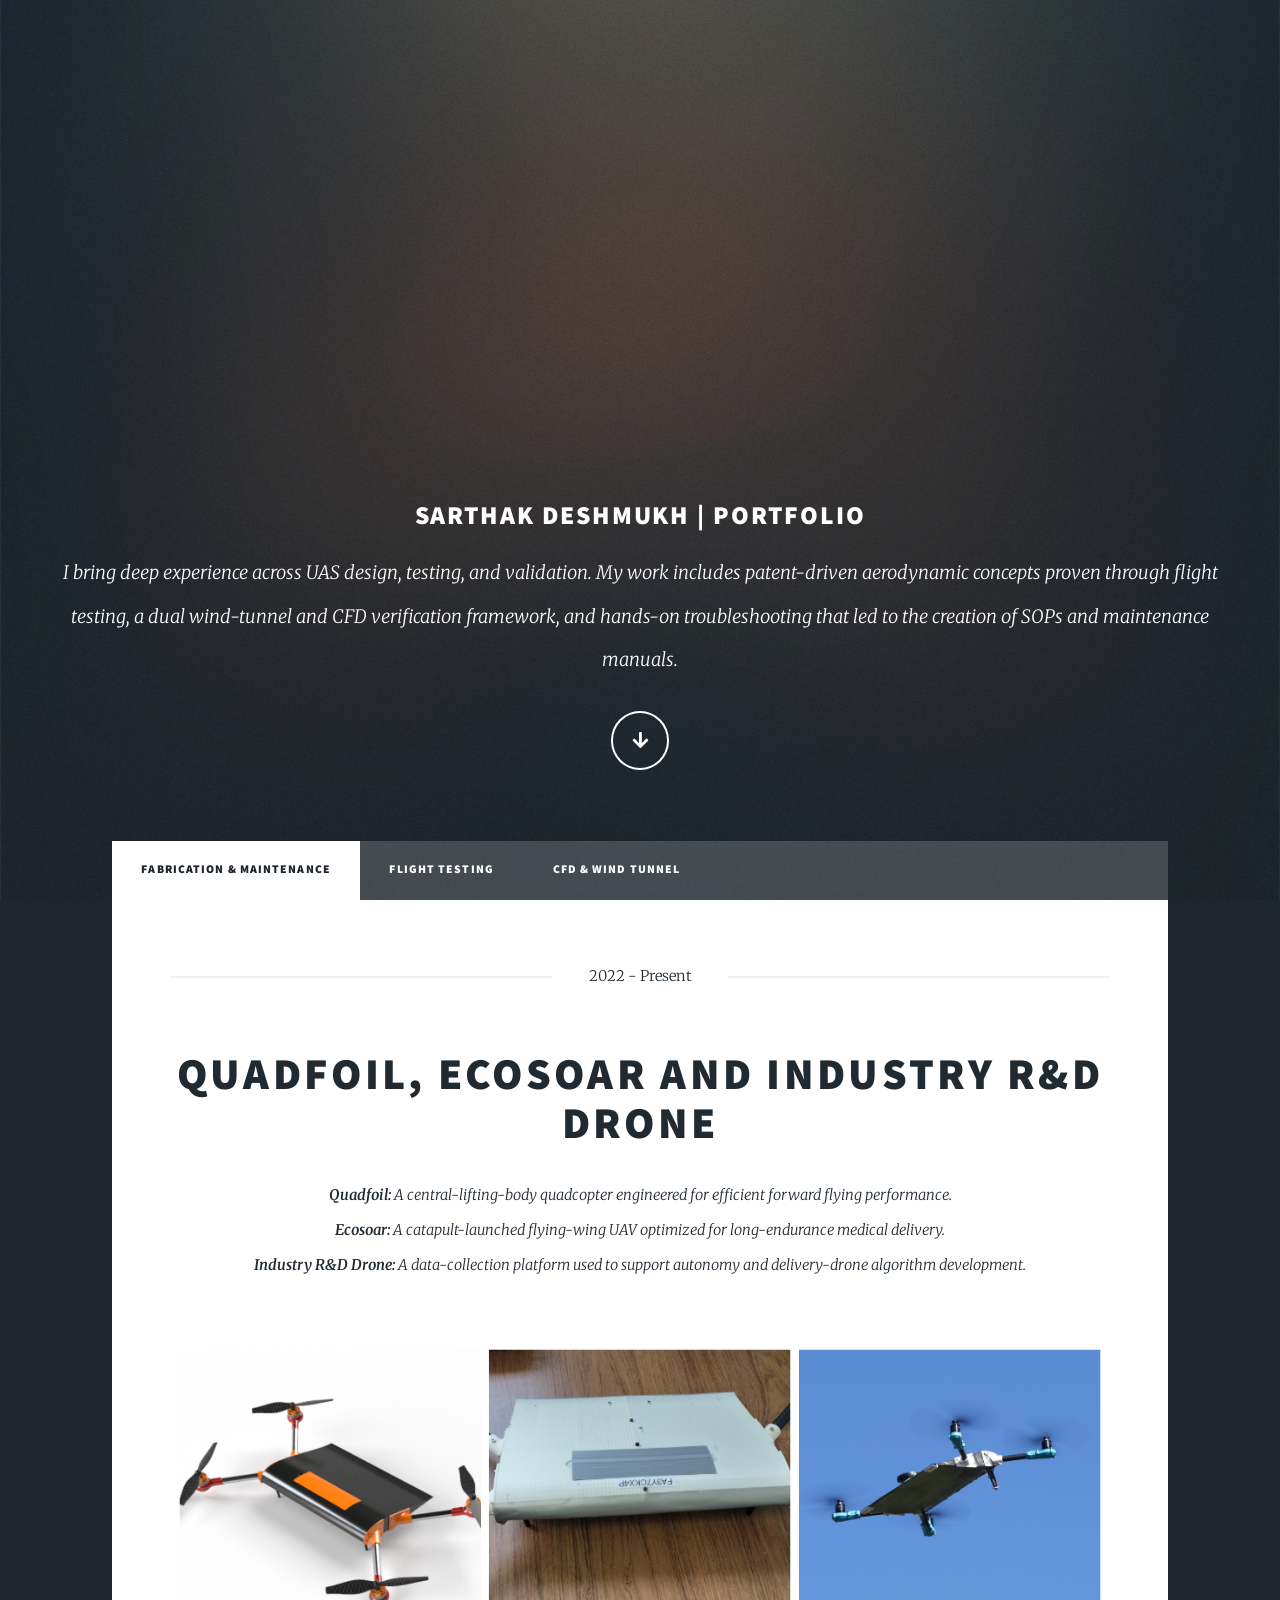
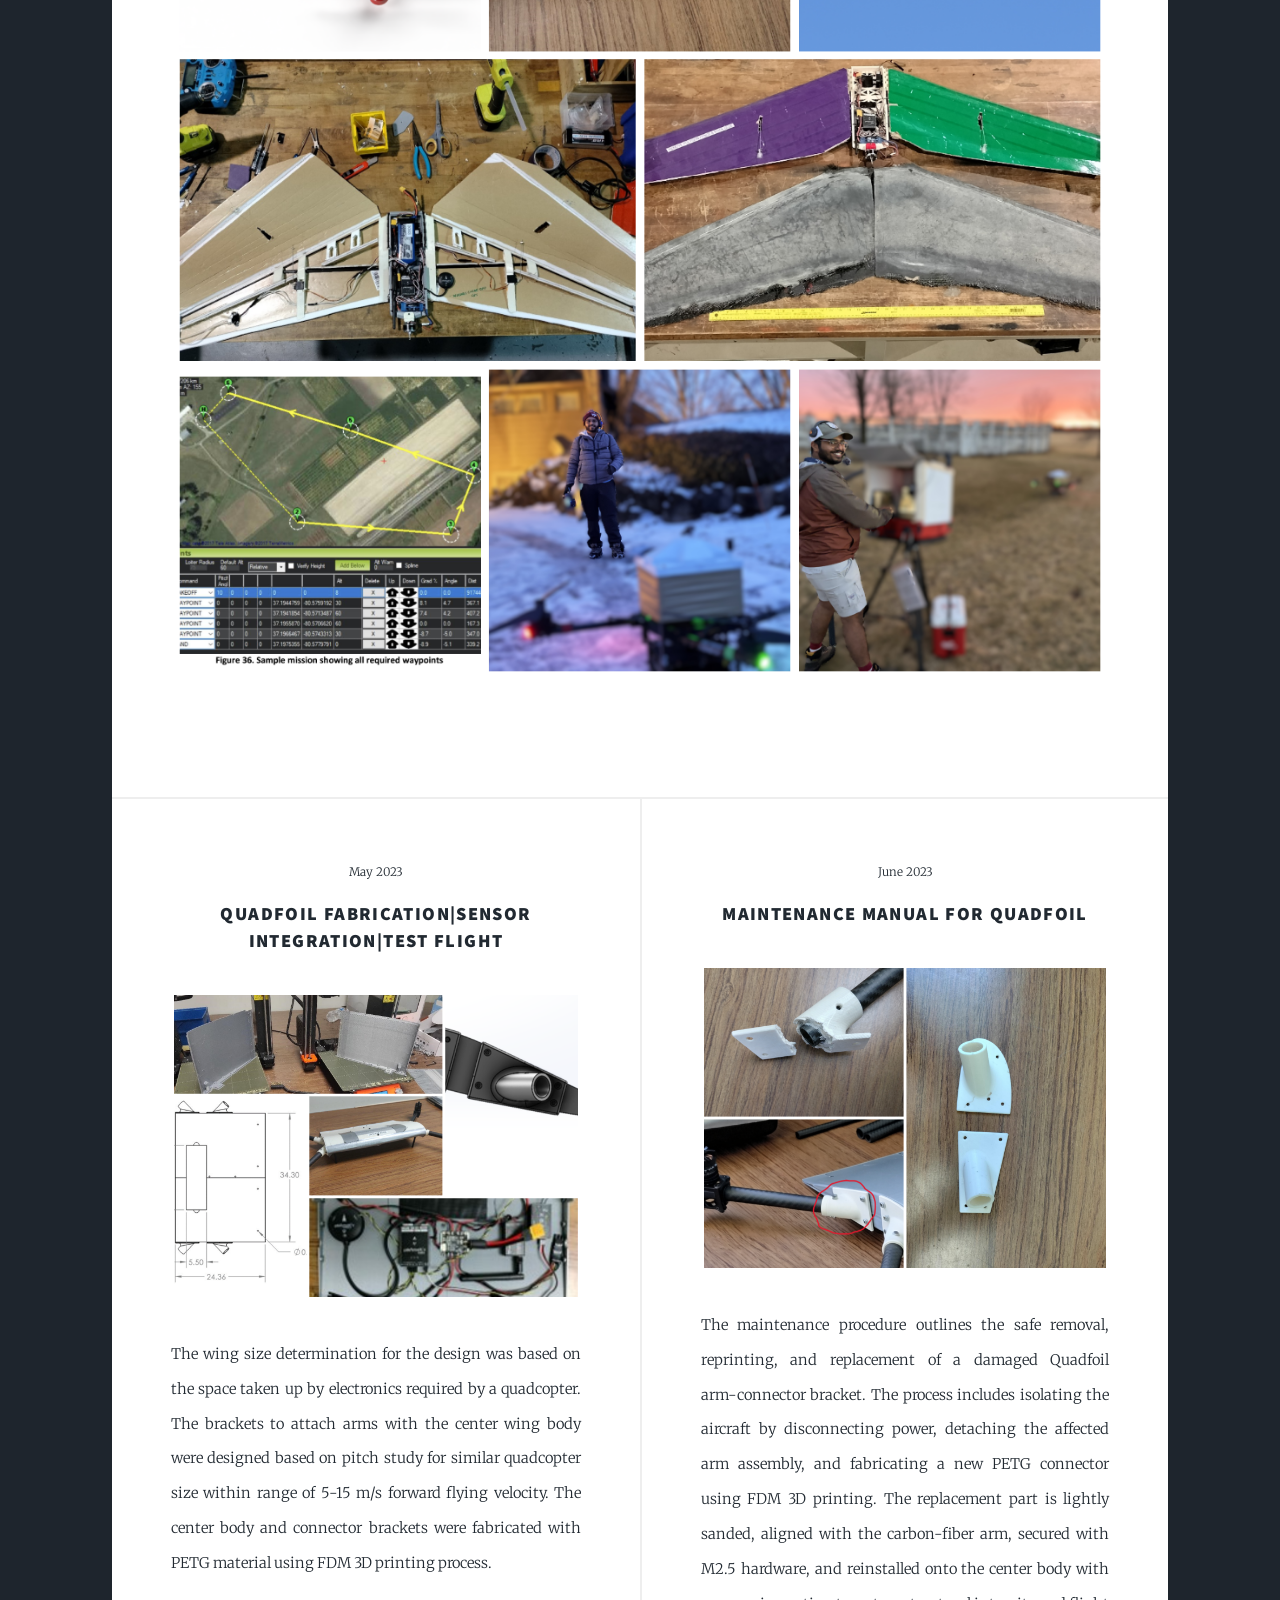
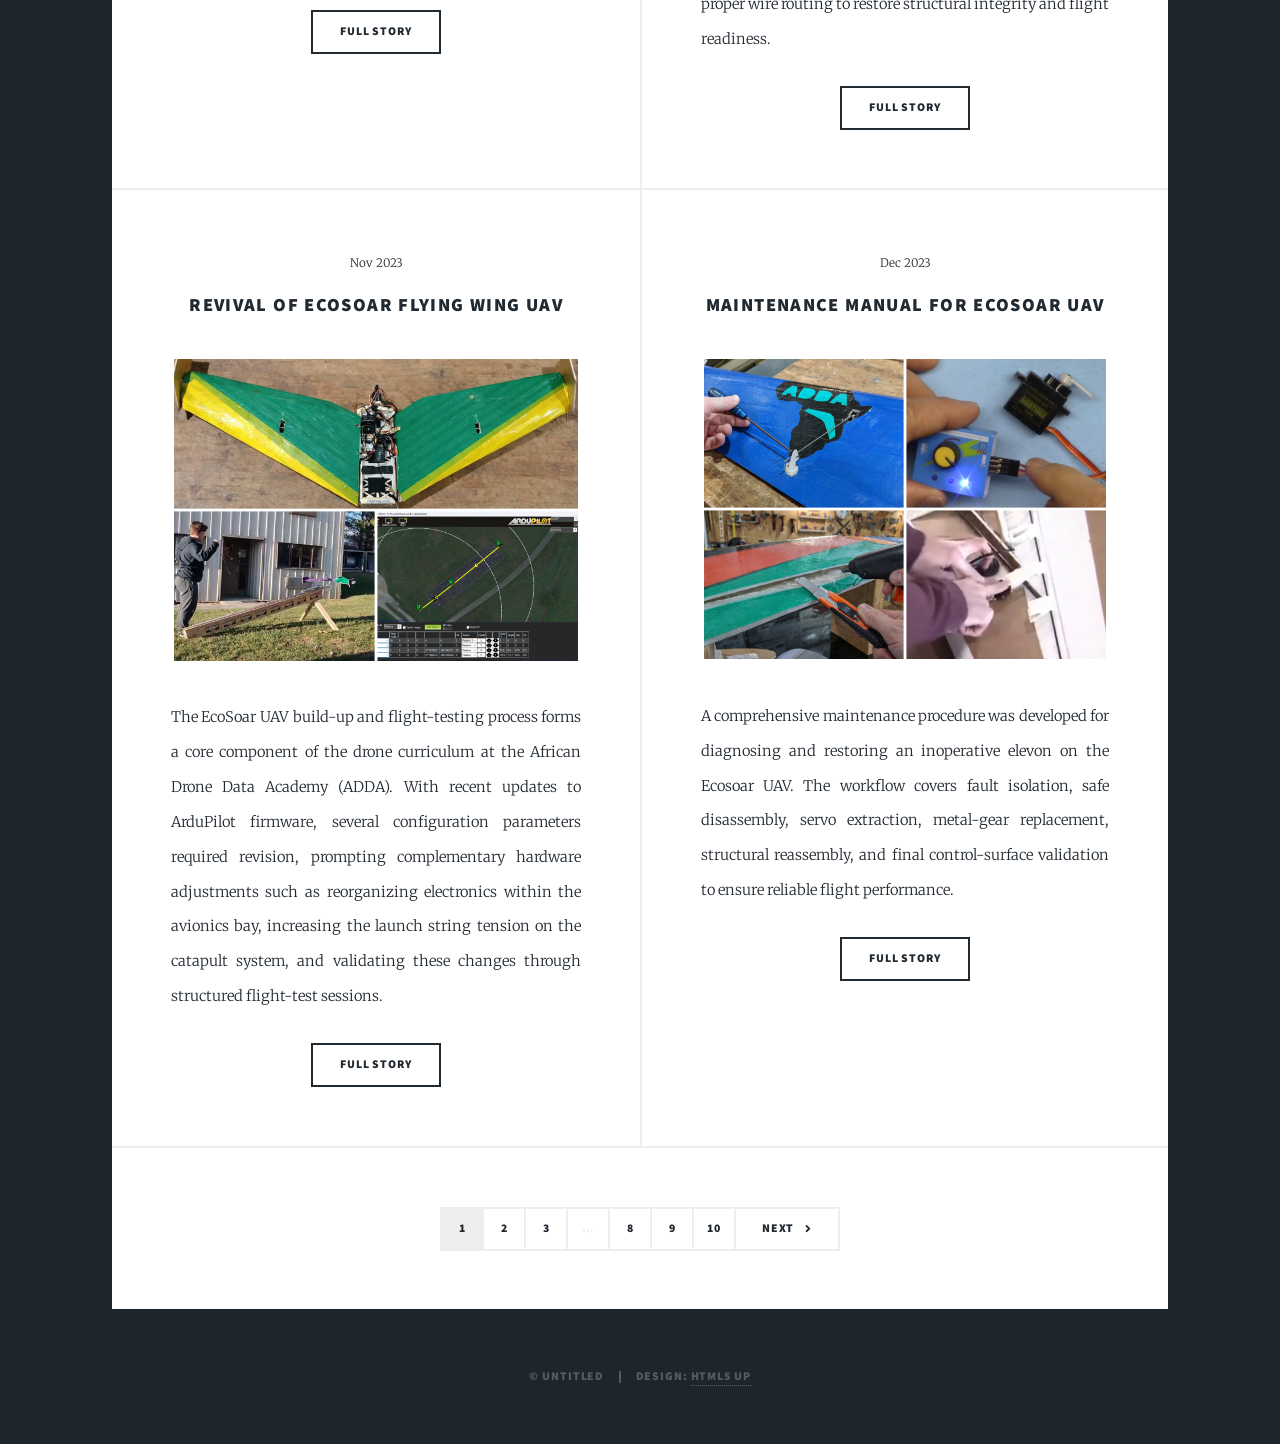
==== commit bcbc22dd: "Update index.html" ====
--- a/index.html
+++ b/index.html
@@ -38,12 +38,12 @@
 							<li><a href="generic.html">Flight Testing</a></li>
 							<li><a href="elements.html">CFD & Wind Tunnel</a></li>
 						</ul>
-						<ul class="icons">
+					<!--	<ul class="icons">
 							<li><a href="#" class="icon brands fa-twitter"><span class="label">Twitter</span></a></li>
 							<li><a href="#" class="icon brands fa-facebook-f"><span class="label">Facebook</span></a></li>
 							<li><a href="#" class="icon brands fa-instagram"><span class="label">Instagram</span></a></li>
 							<li><a href="#" class="icon brands fa-github"><span class="label">GitHub</span></a></li>
-						</ul>
+						</ul> -->
 					</nav>
 
 				<!-- Main -->
